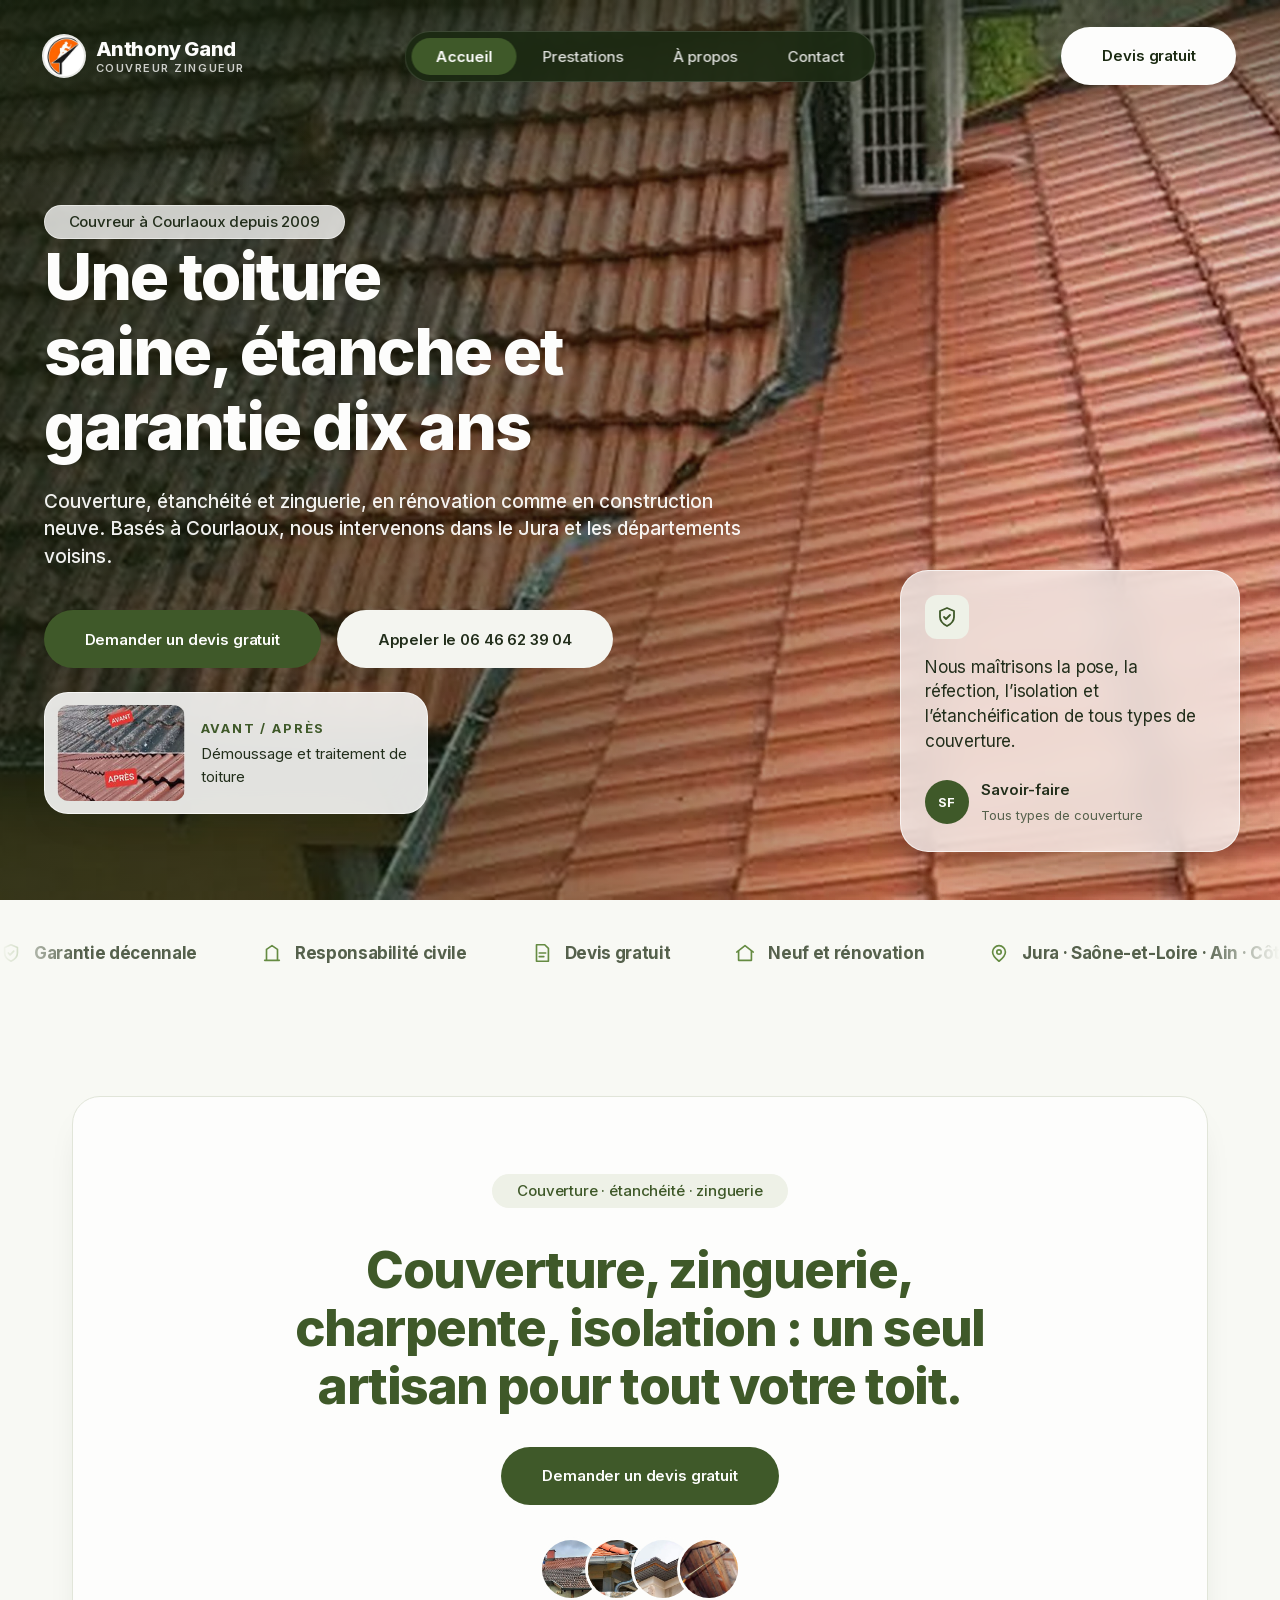
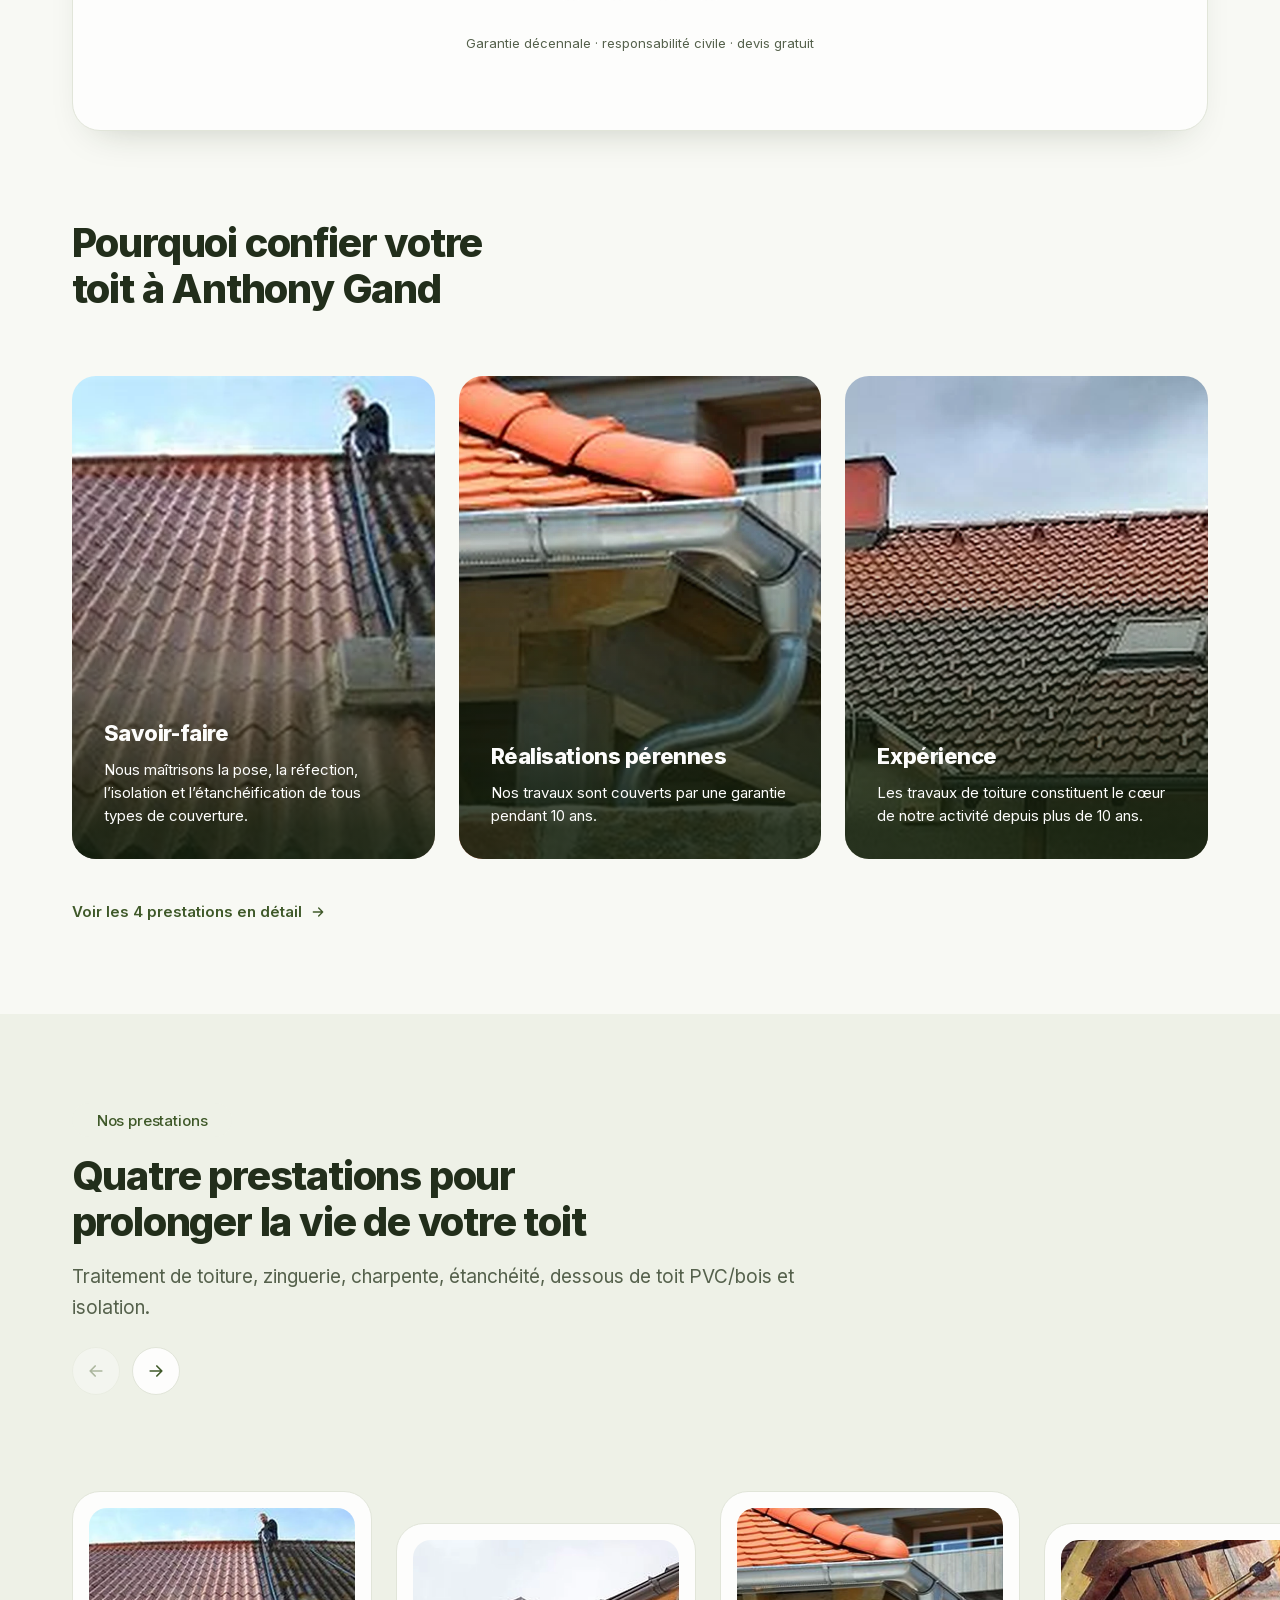
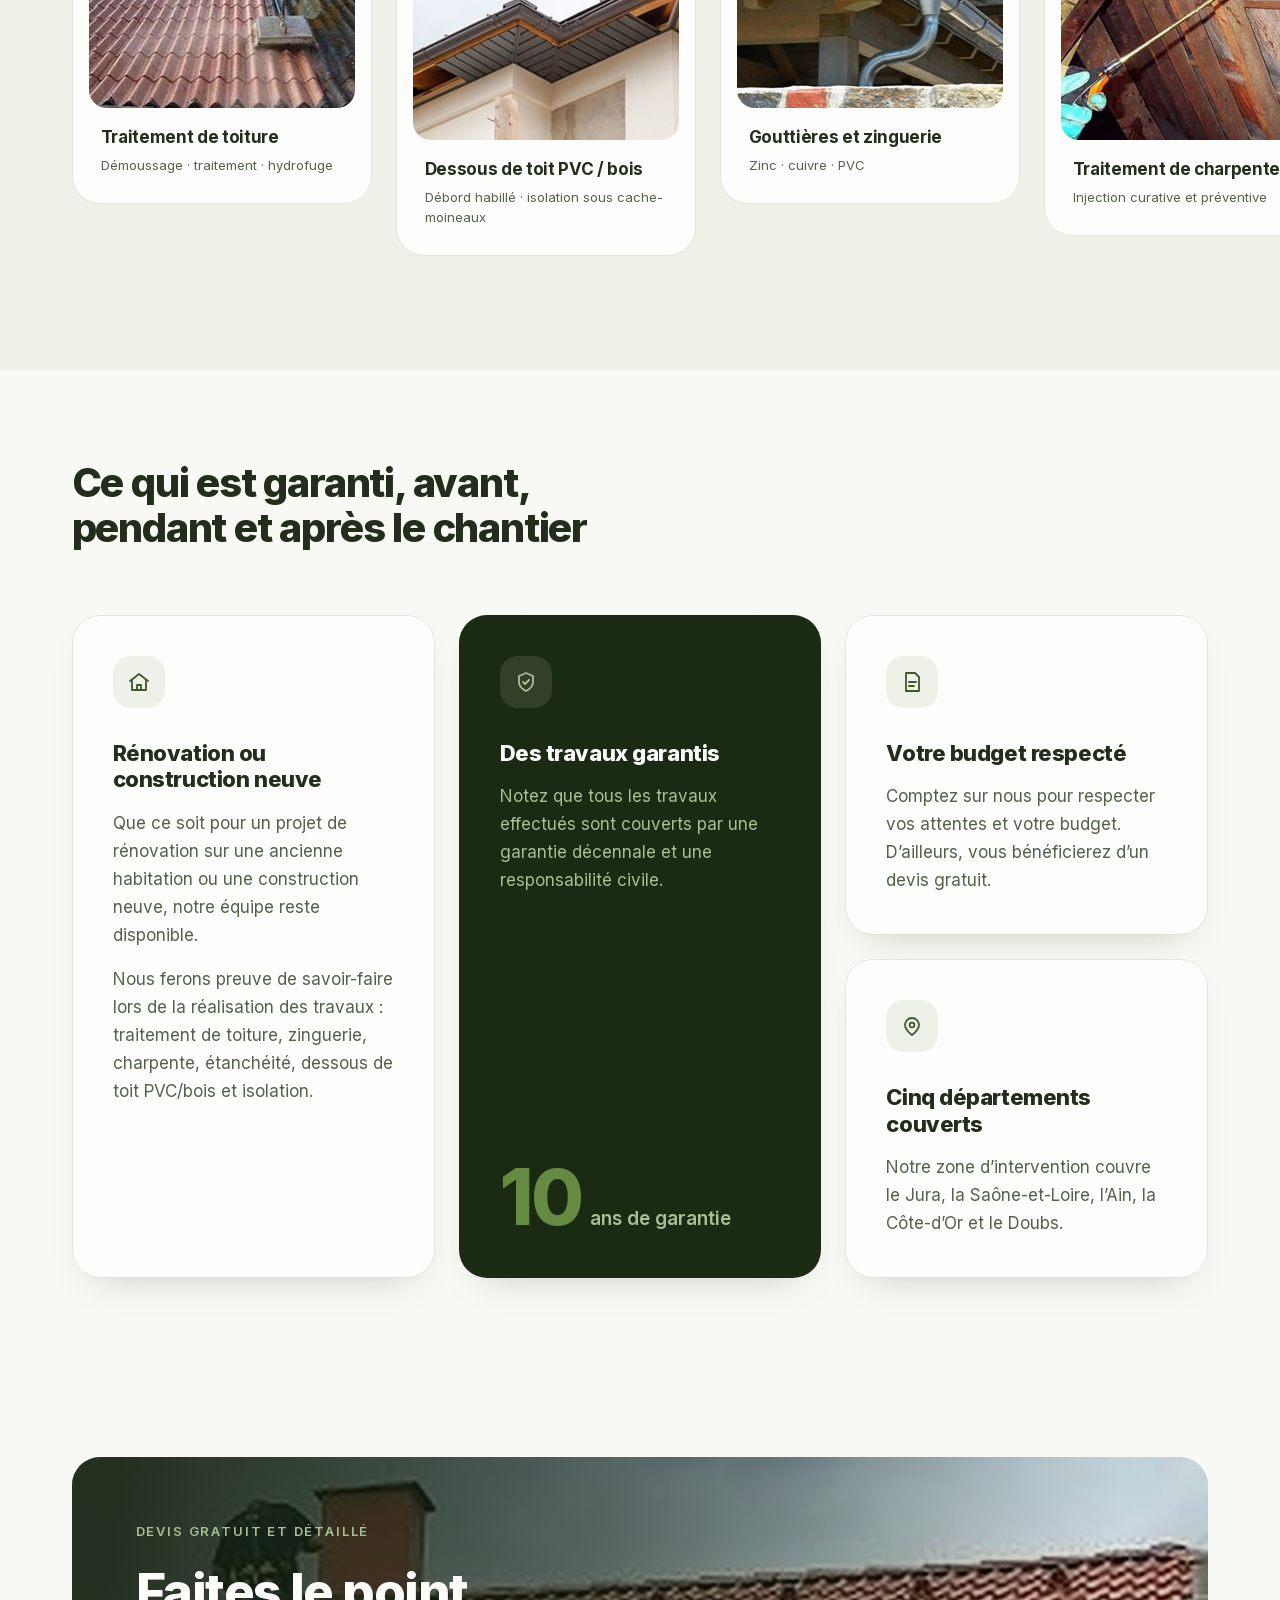
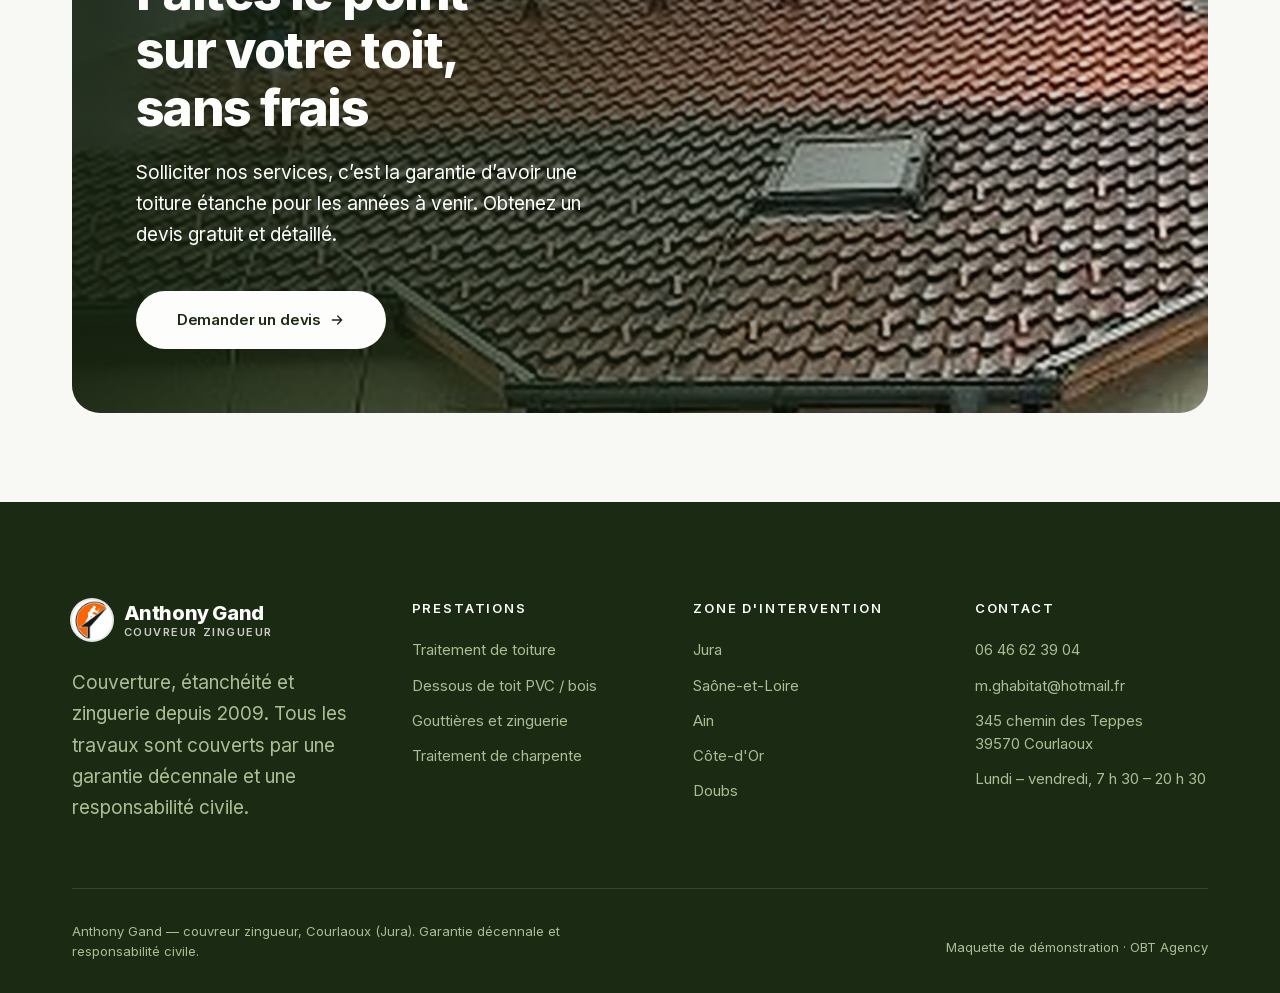
==== index.html @ 1050e937 "Maquette Anthony Gand — couvreur zingueur" ====
<!doctype html>
<html lang="fr">
<head>
<meta charset="utf-8">
<meta name="viewport" content="width=device-width, initial-scale=1">
<title>Anthony Gand — couvreur zingueur à Courlaoux (Jura) | toiture garantie 10 ans</title>
<meta name="description" content="Couverture, zinguerie, étanchéité, traitement de toiture et de charpente, dessous de toit PVC ou bois. Courlaoux (39), depuis 2009. Devis gratuit, garantie décennale.">
<meta property="og:type" content="website">
<meta property="og:title" content="Anthony Gand — couvreur zingueur à Courlaoux (Jura) | toiture garantie 10 ans">
<meta property="og:description" content="Couverture, zinguerie, étanchéité, traitement de toiture et de charpente, dessous de toit PVC ou bois. Courlaoux (39), depuis 2009. Devis gratuit, garantie décennale.">
<meta property="og:image" content="assets/img/hero-couvreur-demoussage.webp">
<meta property="og:locale" content="fr_FR">
<link rel="icon" href="assets/logo/favicon.png" type="image/png">
<link rel="stylesheet" href="css/tokens.css">
<link rel="stylesheet" href="css/base.css">
<link rel="stylesheet" href="css/layout.css">
<link rel="stylesheet" href="css/components.css">
<link rel="stylesheet" href="css/pages.css">
<link rel="stylesheet" href="css/apparitions.css">
<link rel="stylesheet" href="css/toiture.css">
<script>
(function () {
  var r = document.documentElement;
  if (window.matchMedia('(prefers-reduced-motion: reduce)').matches) return;
  r.dataset.anim = 'oui';
  addEventListener('load', function () {
    setTimeout(function () {
      if (!r.dataset.animPrete) r.removeAttribute('data-anim');
    }, 1000);
  });
})();
</script>
</head>
<body>
<a class="evitement" href="#principal">Aller au contenu</a>

<header class="entete" id="entete" data-fond="sombre">
  <div class="entete__interieur">
    <a class="marque" href="index.html" aria-label="Anthony Gand, couvreur zingueur, accueil">
      <img class="marque__signe marque__logo" src="assets/logo/logo-rond.png" width="400" height="400" alt="">
      <span class="marque__nom">Anthony Gand<span class="marque__metier">Couvreur zingueur</span></span>
    </a>

    <nav class="nav" id="menu" aria-label="Navigation principale">
      <a class="nav__lien" href="index.html" aria-current="page">Accueil</a>
      <a class="nav__lien" href="services.html">Prestations</a>
      <a class="nav__lien" href="apropos.html">À propos</a>
      <a class="nav__lien" href="contact.html">Contact</a>
      <div class="nav__action"><a class="bouton bouton--plein bouton--large" href="contact.html">Devis gratuit</a></div>
    </nav>

    <div class="entete__action">
      <a class="bouton bouton--entete" href="contact.html">Devis gratuit</a>
    </div>

    <button class="burger" type="button" aria-expanded="false" aria-controls="menu" aria-label="Ouvrir le menu">
      <span class="burger__trait"></span><span class="burger__trait"></span><span class="burger__trait"></span>
    </button>
  </div>
</header>

<main id="principal">

<section class="hero">
  <img class="hero__image" src="assets/img/hero-couvreur-demoussage.webp"
       width="1896" height="1228" fetchpriority="high" alt="">
  <div class="hero__fond" aria-hidden="true"></div>

  <div class="contenu">
    <div class="hero__contenu">
      <p class="badge badge--verre hero__badge">Couvreur à Courlaoux depuis 2009</p>
      <h1 class="hero__titre">Une toiture saine, étanche et garantie dix ans</h1>
      <p class="hero__texte">
        Couverture, étanchéité et zinguerie, en rénovation comme en construction neuve.
        Basés à Courlaoux, nous intervenons dans le Jura et les départements voisins.
      </p>
      <div class="hero__actions">
        <a class="bouton bouton--plein" href="contact.html">Demander un devis gratuit</a>
        <a class="bouton bouton--creme" href="tel:+33646623904">Appeler le 06 46 62 39 04</a>
      </div>

      <figure class="hero__apercu">
        <img class="visuel-photo hero__apercu-photo" src="assets/img/demoussage-avant-apres.webp"
             width="800" height="800" loading="lazy"
             alt="La même toiture en tuiles avant démoussage, noircie par la mousse, puis après traitement, redevenue rouge.">
        <figcaption class="hero__apercu-legende">
          <span class="hero__apercu-lieu">Avant / après</span>
          <span class="hero__apercu-detail">Démoussage et traitement de toiture</span>
        </figcaption>
      </figure>
    </div>

    <div class="hero__temoignage" id="hero-temoignage">
      <div class="hero__engagement-signe" aria-hidden="true">
        <svg viewBox="0 0 24 24" fill="none" stroke="currentColor" stroke-width="1.8" stroke-linecap="round" stroke-linejoin="round"><path d="M12 3l7 3v6c0 4-3 7-7 9-4-2-7-5-7-9V6z"/><path d="M9 12l2 2 4-4"/></svg>
      </div>
            <div class="hero__piste">
        <figure class="hero__avis-item" data-etat="actif">
          <blockquote class="hero__citation">Nos travaux sont couverts par une garantie pendant 10 ans.</blockquote>
          <figcaption class="hero__auteur">
            <span class="pastille" aria-hidden="true">10</span>
            <span><span class="hero__auteur-nom">Réalisations pérennes</span><br>
              <span class="hero__auteur-lieu">Garantie décennale et responsabilité civile</span></span>
          </figcaption>
        </figure>
        <figure class="hero__avis-item" data-etat="attente">
          <blockquote class="hero__citation">Nous maîtrisons la pose, la réfection, l’isolation et l’étanchéification de tous types de couverture.</blockquote>
          <figcaption class="hero__auteur">
            <span class="pastille" aria-hidden="true">SF</span>
            <span><span class="hero__auteur-nom">Savoir-faire</span><br>
              <span class="hero__auteur-lieu">Tous types de couverture</span></span>
          </figcaption>
        </figure>
        <figure class="hero__avis-item" data-etat="attente">
          <blockquote class="hero__citation">Comptez sur nous pour respecter vos attentes et votre budget. D’ailleurs, vous bénéficierez d’un devis gratuit.</blockquote>
          <figcaption class="hero__auteur">
            <span class="pastille" aria-hidden="true">€</span>
            <span><span class="hero__auteur-nom">Devis gratuit</span><br>
              <span class="hero__auteur-lieu">Détaillé, sans engagement</span></span>
          </figcaption>
        </figure>
      </div>
    </div>
  </div>
</section>

<section class="section section--creme section--bande">
  <div class="bandeau bandeau--hero" role="group" aria-label="Garanties et zone d'intervention">
    <div class="bandeau__piste">
      <div class="bandeau__groupe">
        <span class="label"><svg viewBox="0 0 24 24" fill="none" stroke="currentColor" stroke-width="1.8" stroke-linecap="round" stroke-linejoin="round" aria-hidden="true"><path d="M12 3l7 3v6c0 4-3 7-7 9-4-2-7-5-7-9V6z"/><path d="M9 12l2 2 4-4"/></svg>Garantie décennale</span>
        <span class="label"><svg viewBox="0 0 24 24" fill="none" stroke="currentColor" stroke-width="1.8" stroke-linecap="round" stroke-linejoin="round" aria-hidden="true"><path d="M4 20h16M6 20V8M18 20V8M6 8l6-4 6 4"/></svg>Responsabilité civile</span>
        <span class="label"><svg viewBox="0 0 24 24" fill="none" stroke="currentColor" stroke-width="1.8" stroke-linecap="round" stroke-linejoin="round" aria-hidden="true"><path d="M6 3h9l4 4v14H6z"/><path d="M9 12h7M9 16h5"/></svg>Devis gratuit</span>
        <span class="label"><svg viewBox="0 0 24 24" fill="none" stroke="currentColor" stroke-width="1.8" stroke-linecap="round" stroke-linejoin="round" aria-hidden="true"><path d="M3 11l9-7 9 7"/><path d="M5 10v10h14V10"/></svg>Neuf et rénovation</span>
        <span class="label"><svg viewBox="0 0 24 24" fill="none" stroke="currentColor" stroke-width="1.8" stroke-linecap="round" stroke-linejoin="round" aria-hidden="true"><path d="M12 21c-4-3-7-6-7-10a7 7 0 0114 0c0 4-3 7-7 10z"/><circle cx="12" cy="11" r="2.4"/></svg>Jura · Saône-et-Loire · Ain · Côte-d'Or · Doubs</span>
      </div>
      <div class="bandeau__groupe" aria-hidden="true">
        <span class="label"><svg viewBox="0 0 24 24" fill="none" stroke="currentColor" stroke-width="1.8" stroke-linecap="round" stroke-linejoin="round" aria-hidden="true"><path d="M12 3l7 3v6c0 4-3 7-7 9-4-2-7-5-7-9V6z"/><path d="M9 12l2 2 4-4"/></svg>Garantie décennale</span>
        <span class="label"><svg viewBox="0 0 24 24" fill="none" stroke="currentColor" stroke-width="1.8" stroke-linecap="round" stroke-linejoin="round" aria-hidden="true"><path d="M4 20h16M6 20V8M18 20V8M6 8l6-4 6 4"/></svg>Responsabilité civile</span>
        <span class="label"><svg viewBox="0 0 24 24" fill="none" stroke="currentColor" stroke-width="1.8" stroke-linecap="round" stroke-linejoin="round" aria-hidden="true"><path d="M6 3h9l4 4v14H6z"/><path d="M9 12h7M9 16h5"/></svg>Devis gratuit</span>
        <span class="label"><svg viewBox="0 0 24 24" fill="none" stroke="currentColor" stroke-width="1.8" stroke-linecap="round" stroke-linejoin="round" aria-hidden="true"><path d="M3 11l9-7 9 7"/><path d="M5 10v10h14V10"/></svg>Neuf et rénovation</span>
        <span class="label"><svg viewBox="0 0 24 24" fill="none" stroke="currentColor" stroke-width="1.8" stroke-linecap="round" stroke-linejoin="round" aria-hidden="true"><path d="M12 21c-4-3-7-6-7-10a7 7 0 0114 0c0 4-3 7-7 10z"/><circle cx="12" cy="11" r="2.4"/></svg>Jura · Saône-et-Loire · Ain · Côte-d'Or · Doubs</span>
      </div>
    </div>
  </div>
</section>

<section class="section section--creme">
  <div class="contenu">
    <div class="confiance">
      <p class="badge badge--accent">Couverture · étanchéité · zinguerie</p>
      <h2 class="confiance__titre">Couverture, zinguerie, charpente, isolation : un seul artisan pour tout votre toit.</h2>
      <a class="bouton bouton--plein" href="contact.html">Demander un devis gratuit</a>
      <div class="avatars" aria-hidden="true">
        <img class="visuel-photo visuel--rond" src="assets/img/couvreur-sur-toit.webp" width="1200" height="800" loading="lazy" alt="">
        <img class="visuel-photo visuel--rond" src="assets/img/gouttieres-zinguerie.webp" width="1200" height="800" loading="lazy" alt="">
        <img class="visuel-photo visuel--rond" src="assets/img/dessous-de-toit.webp" width="1200" height="796" loading="lazy" alt="">
        <img class="visuel-photo visuel--rond" src="assets/img/traitement-charpente.webp" width="1200" height="960" loading="lazy" alt="">
      </div>
      <p class="confiance__mention">Garantie décennale · responsabilité civile · devis gratuit</p>
    </div>
  </div>
</section>

<section class="section section--creme section--haut-nul">
  <div class="contenu">
    <div class="section-entete section-entete--large">
      <h2 class="section-titre">Pourquoi confier votre toit à Anthony Gand</h2>
    </div>

    <div class="grille grille--3 grille--empile">
      <article class="carte-photo">
        <img class="visuel-photo visuel--pleine" src="assets/img/toiture-traitement.webp"
             width="1200" height="588" loading="lazy"
             alt="Couvreur sur une toiture en tuiles pendant un démoussage : une moitié du toit est déjà nettoyée.">
        <div>
          <h3 class="carte-photo__titre">Savoir-faire</h3>
          <p class="carte-photo__texte">Nous maîtrisons la pose, la réfection, l’isolation et l’étanchéification de tous types de couverture.</p>
        </div>
      </article>

      <article class="carte-photo">
        <img class="visuel-photo visuel--pleine" src="assets/img/gouttieres-zinguerie.webp"
             width="1200" height="800" loading="lazy"
             alt="Gouttière et descente en zinc posées sous un débord de toit en tuiles.">
        <div>
          <h3 class="carte-photo__titre">Réalisations pérennes</h3>
          <p class="carte-photo__texte">Nos travaux sont couverts par une garantie pendant 10 ans.</p>
        </div>
      </article>

      <article class="carte-photo">
        <img class="visuel-photo visuel--pleine" src="assets/img/couvreur-sur-toit.webp"
             width="1200" height="800" loading="lazy"
             alt="Couvreur encordé sur un toit en tuiles, nettoyage de la couverture au jet.">
        <div>
          <h3 class="carte-photo__titre">Expérience</h3>
          <p class="carte-photo__texte">Les travaux de toiture constituent le cœur de notre activité depuis plus de 10 ans.</p>
        </div>
      </article>
    </div>

    <p class="section-suite"><a class="lien-fleche" href="services.html">Voir les 4 prestations en détail
      <svg viewBox="0 0 24 24" fill="none" stroke="currentColor" stroke-width="2" stroke-linecap="round" stroke-linejoin="round" width="16" height="16" aria-hidden="true"><path d="M5 12h14M13 6l6 6-6 6"/></svg></a></p>
  </div>
</section>

<section class="section section--creme-2">
  <div class="contenu">
    <div class="section-entete">
      <p class="badge badge--accent">Nos prestations</p>
      <h2 class="section-titre">Quatre prestations pour prolonger la vie de votre toit</h2>
      <p class="section-chapo">Traitement de toiture, zinguerie, charpente, étanchéité, dessous de toit PVC/bois et isolation.</p>
      <div class="rail__commandes">
        <button class="rail__fleche" type="button" data-rail="prec" aria-controls="rail" aria-label="Prestation précédente">
          <svg viewBox="0 0 24 24" fill="none" stroke="currentColor" stroke-width="2" stroke-linecap="round" stroke-linejoin="round" width="20" height="20" aria-hidden="true"><path d="M19 12H5M11 18l-6-6 6-6"/></svg>
        </button>
        <button class="rail__fleche" type="button" data-rail="suiv" aria-controls="rail" aria-label="Prestation suivante">
          <svg viewBox="0 0 24 24" fill="none" stroke="currentColor" stroke-width="2" stroke-linecap="round" stroke-linejoin="round" width="20" height="20" aria-hidden="true"><path d="M5 12h14M13 6l6 6-6 6"/></svg>
        </button>
      </div>
    </div>
  </div>

  <div class="rail" id="rail" tabindex="0" role="region" aria-label="Nos prestations, défilement horizontal">
    <article class="rail__element">
      <a class="carte carte--nu" href="services.html#traitement-toiture">
        <img class="visuel-photo visuel--4x3" src="assets/img/toiture-traitement.webp" width="1200" height="588" loading="lazy"
             alt="Toiture en tuiles à moitié démoussée : la partie traitée a retrouvé sa couleur.">
        <div class="rail__legende">
          <h3 class="rail__titre">Traitement de toiture</h3>
          <p class="rail__meta">Démoussage · traitement · hydrofuge</p>
        </div>
      </a>
    </article>
    <article class="rail__element">
      <a class="carte carte--nu" href="services.html#dessous-de-toit">
        <img class="visuel-photo visuel--4x3" src="assets/img/dessous-de-toit.webp" width="1200" height="796" loading="lazy"
             alt="Dessous de toit habillé sous le débord d'une maison neuve.">
        <div class="rail__legende">
          <h3 class="rail__titre">Dessous de toit PVC / bois</h3>
          <p class="rail__meta">Débord habillé · isolation sous cache-moineaux</p>
        </div>
      </a>
    </article>
    <article class="rail__element">
      <a class="carte carte--nu" href="services.html#gouttieres">
        <img class="visuel-photo visuel--4x3" src="assets/img/gouttieres-zinguerie.webp" width="1200" height="800" loading="lazy"
             alt="Gouttière et descente en zinc sous une rive de toit en tuiles.">
        <div class="rail__legende">
          <h3 class="rail__titre">Gouttières et zinguerie</h3>
          <p class="rail__meta">Zinc · cuivre · PVC</p>
        </div>
      </a>
    </article>
    <article class="rail__element">
      <a class="carte carte--nu" href="services.html#charpente">
        <img class="visuel-photo visuel--4x3" src="assets/img/traitement-charpente.webp" width="1200" height="960" loading="lazy"
             alt="Traitement d'une charpente en bois par pulvérisation.">
        <div class="rail__legende">
          <h3 class="rail__titre">Traitement de charpente</h3>
          <p class="rail__meta">Injection curative et préventive</p>
        </div>
      </a>
    </article>
  </div>
</section>

<section class="section section--creme">
  <div class="contenu">
    <div class="section-entete section-entete--large">
      <h2 class="section-titre">Ce qui est garanti, avant, pendant et après le chantier</h2>
    </div>

    <div class="bento">
      <article class="carte bento__haute">
        <div class="icone-cadre">
          <svg viewBox="0 0 24 24" fill="none" stroke="currentColor" stroke-width="1.8" stroke-linecap="round" stroke-linejoin="round" aria-hidden="true"><path d="M3 11l9-7 9 7"/><path d="M5 10v10h14V10"/><path d="M10 20v-5h4v5"/></svg>
        </div>
        <h3 class="carte__titre">Rénovation ou construction neuve</h3>
        <p class="carte__texte">
          Que ce soit pour un projet de rénovation sur une ancienne habitation ou une
          construction neuve, notre équipe reste disponible.
        </p>
        <p class="carte__texte">
          Nous ferons preuve de savoir-faire lors de la réalisation des travaux : traitement
          de toiture, zinguerie, charpente, étanchéité, dessous de toit PVC/bois et isolation.
        </p>
      </article>

      <article class="carte carte--sombre bento__haute">
        <div class="icone-cadre">
          <svg viewBox="0 0 24 24" fill="none" stroke="currentColor" stroke-width="1.8" stroke-linecap="round" stroke-linejoin="round" aria-hidden="true"><path d="M12 3l7 3v6c0 4-3 7-7 9-4-2-7-5-7-9V6z"/><path d="M9 12l2 2 4-4"/></svg>
        </div>
        <h3 class="carte__titre">Des travaux garantis</h3>
        <p class="carte__texte">
          Notez que tous les travaux effectués sont couverts par une garantie décennale et
          une responsabilité civile.
        </p>
        <p class="bento__chiffre">10<span>ans de garantie</span></p>
      </article>

      <article class="carte">
        <div class="icone-cadre">
          <svg viewBox="0 0 24 24" fill="none" stroke="currentColor" stroke-width="1.8" stroke-linecap="round" stroke-linejoin="round" aria-hidden="true"><path d="M6 3h9l4 4v14H6z"/><path d="M9 12h7M9 16h5"/></svg>
        </div>
        <h3 class="carte__titre">Votre budget respecté</h3>
        <p class="carte__texte">
          Comptez sur nous pour respecter vos attentes et votre budget. D’ailleurs, vous
          bénéficierez d’un devis gratuit.
        </p>
      </article>

      <article class="carte">
        <div class="icone-cadre">
          <svg viewBox="0 0 24 24" fill="none" stroke="currentColor" stroke-width="1.8" stroke-linecap="round" stroke-linejoin="round" aria-hidden="true"><path d="M12 21c-4-3-7-6-7-10a7 7 0 0114 0c0 4-3 7-7 10z"/><circle cx="12" cy="11" r="2.4"/></svg>
        </div>
        <h3 class="carte__titre">Cinq départements couverts</h3>
        <p class="carte__texte">
          Notre zone d’intervention couvre le Jura, la Saône-et-Loire, l’Ain, la Côte-d’Or
          et le Doubs.
        </p>
      </article>
    </div>
  </div>
</section>

<section class="section section--creme">
  <div class="contenu">
    <div class="appel">
      <img class="visuel-photo visuel--pleine" src="assets/img/couvreur-sur-toit.webp"
             width="1200" height="800" loading="lazy"
             alt="Couvreur sur une toiture en tuiles pendant l'entretien de la couverture.">
      <div class="appel__contenu">
        <p class="surtitre">Devis gratuit et détaillé</p>
        <h2 class="appel__titre">Faites le point sur votre toit, sans frais</h2>
        <p class="appel__texte">
          Solliciter nos services, c’est la garantie d’avoir une toiture étanche pour les
          années à venir. Obtenez un devis gratuit et détaillé.
        </p>
        <div class="appel__action">
          <a class="bouton bouton--clair" href="contact.html">Demander un devis
            <svg class="bouton__fleche" viewBox="0 0 24 24" fill="none" stroke="currentColor" stroke-width="2" stroke-linecap="round" stroke-linejoin="round" aria-hidden="true"><path d="M5 12h14M13 6l6 6-6 6"/></svg>
          </a>
        </div>
      </div>
    </div>
  </div>
</section>

</main>

<footer class="pied">
  <div class="contenu">
    <div class="pied__haut">
      <div>
        <a class="marque" href="index.html" aria-label="Anthony Gand, couvreur zingueur, accueil">
      <img class="marque__signe marque__logo" src="assets/logo/logo-rond.png" width="400" height="400" alt="">
      <span class="marque__nom">Anthony Gand<span class="marque__metier">Couvreur zingueur</span></span>
    </a>
        <p class="pied__accroche">Couverture, étanchéité et zinguerie depuis 2009. Tous les travaux sont couverts par une garantie décennale et une responsabilité civile.</p>
      </div>

      <div>
        <p class="pied__titre">Prestations</p>
        <ul class="pied__liste">
          <li><a href="services.html#traitement-toiture">Traitement de toiture</a></li>
          <li><a href="services.html#dessous-de-toit">Dessous de toit PVC / bois</a></li>
          <li><a href="services.html#gouttieres">Gouttières et zinguerie</a></li>
          <li><a href="services.html#charpente">Traitement de charpente</a></li>
        </ul>
      </div>

      <div>
        <p class="pied__titre">Zone d'intervention</p>
        <ul class="pied__liste">
          <li>Jura</li>
          <li>Saône-et-Loire</li>
          <li>Ain</li>
          <li>Côte-d'Or</li>
          <li>Doubs</li>
        </ul>
      </div>

      <div>
        <p class="pied__titre">Contact</p>
        <ul class="pied__liste">
          <li><a href="tel:+33646623904">06 46 62 39 04</a></li>
          <li><a href="mailto:m.ghabitat@hotmail.fr">m.ghabitat@hotmail.fr</a></li>
          <li>345 chemin des Teppes<br>39570 Courlaoux</li>
          <li>Lundi – vendredi, 7 h 30 – 20 h 30</li>
        </ul>
      </div>
    </div>

    <div class="pied__bas">
      <p>Anthony Gand — couvreur zingueur, Courlaoux (Jura). Garantie décennale et responsabilité civile.</p>
      <p>Maquette de démonstration · OBT Agency</p>
    </div>
  </div>
</footer>

<script src="js/apparitions.js"></script>
<script src="js/main.js"></script>
</body>
</html>
---- css/tokens.css ----
@font-face {
  font-family: 'Inter';
  font-style: normal;
  font-weight: 400 800;
  font-display: swap;
  src: url('../assets/fonts/inter-latin.woff2') format('woff2');
  unicode-range: U+0000-00FF, U+0131, U+0152-0153, U+02BB-02BC, U+02C6, U+02DA,
    U+02DC, U+0304, U+0308, U+0329, U+2000-206F, U+20AC, U+2122, U+2191, U+2193,
    U+2212, U+2215, U+FEFF, U+FFFD;
}
@font-face {
  font-family: 'Inter';
  font-style: normal;
  font-weight: 400 800;
  font-display: swap;
  src: url('../assets/fonts/inter-latin-ext.woff2') format('woff2');
  unicode-range: U+0100-02BA, U+02BD-02C5, U+02C7-02CC, U+02CE-02D7, U+02DD-02FF,
    U+0304, U+0308, U+0329, U+1D00-1DBF, U+1E00-1E9F, U+1EF2-1EFF, U+2020,
    U+20A0-20AB, U+20AD-20C0, U+2113, U+2C60-2C7F, U+A720-A7FF;
}

:root {
    --c-vert: #3F5929;            --c-vert-sombre: #1B2A12;     --c-vert-accent: #658B42;     --c-creme: #F8F9F4;           --c-creme-2: #EEF1E7;         --c-creme-3: #F4F5F0;         --c-blanc: #FDFDFC;           --c-encre: #222E1B;           --c-encre-douce: #55614C;     --c-encre-claire: #A9BE94;    --c-trait: #E1E5D9;           --c-trait-sombre: #34472A;  
    --v-verre: rgba(253, 253, 252, .62);
  --v-verre-bord: rgba(253, 253, 252, .72);
  --v-verre-sombre: rgba(27, 42, 18, .55);
  --v-photo: linear-gradient(100deg, rgba(20, 32, 13, .78) 0%, rgba(20, 32, 13, .55) 42%, rgba(20, 32, 13, .12) 78%);
    --v-entete: linear-gradient(to bottom, rgba(20, 32, 13, .55) 0%, rgba(20, 32, 13, .28) 45%, transparent 100%);
    --v-photo-bas: linear-gradient(to top, rgba(20, 32, 13, .88) 0%, rgba(20, 32, 13, .72) 30%, rgba(20, 32, 13, .34) 58%, transparent 84%);
    --v-appel-mobile: linear-gradient(to top, rgba(20, 32, 13, .92) 0%, rgba(20, 32, 13, .82) 50%, rgba(20, 32, 13, .66) 100%);
  --v-carte-mobile: linear-gradient(to top, rgba(20, 32, 13, .92) 10%, rgba(20, 32, 13, .66) 52%, rgba(20, 32, 13, .2) 86%);

    --f-titre: 'Inter', -apple-system, BlinkMacSystemFont, 'Segoe UI', Helvetica, Arial, sans-serif;

  --fs-xs: 13px;
  --fs-sm: 15px;
  --fs-base: 16px;
  --fs-md: 17px;
  --fs-lg: 19px;
  --fs-xl: 22px;
  --fs-2xl: clamp(22px, 2.1vw, 26px);
  --fs-3xl: clamp(26px, 2.6vw, 32px);
  --fs-4xl: clamp(30px, 3.2vw, 40px);
  --fs-5xl: clamp(34px, 4vw, 52px);
  --fs-6xl: clamp(38px, 5.13vw, 74px); 
  --fw-normal: 400;
  --fw-moyen: 500;
  --fw-demi: 600;
  --fw-gras: 700;
  --fw-noir: 800;

  --ls-titre: -.03em;     --ls-sous-titre: -.02em;
  --ls-capitales: .14em;

  --lh-titre: 1.14;       --lh-serre: 1.2;
  --lh-texte: 1.55;
  --lh-large: 1.65;

    --sp-1: 4px;
  --sp-2: 8px;
  --sp-3: 12px;
  --sp-4: 16px;
  --sp-5: 20px;
  --sp-6: 24px;
  --sp-8: 32px;
  --sp-10: 40px;
  --sp-12: 48px;
  --sp-16: 64px;
  --sp-20: 80px;
  --sp-24: 96px;
  --sp-30: 120px;
  --sp-40: 160px;

    --sp-section: clamp(64px, 7vw, 120px);
  --sp-section-courte: clamp(48px, 5vw, 80px);

    --l-contenu: 1280px;        --l-etroit: 900px;
  --l-texte: 62ch;            --l-gouttiere: clamp(20px, 5.6vw, 80px);
  --l-bande: clamp(20px, 3.4vw, 48px);     --l-header: 112px;
  --l-collant: 104px;      
    --r-sm: 8px;
  --r-md: 12px;
  --r-lg: 18px;
  --r-xl: 24px;
  --r-2xl: 28px;
  --r-pill: 999px;

    --sh-carte: 0 18px 40px -24px rgba(27, 42, 18, .28);
  --sh-flottant: 0 30px 70px -30px rgba(27, 42, 18, .45);

    --tr-rapide: 140ms cubic-bezier(.2, .6, .3, 1);
  --tr-normal: 260ms cubic-bezier(.2, .6, .3, 1);
  --tr-lent: 700ms cubic-bezier(.16, .84, .28, 1);
}
---- css/base.css ----
*,
*::before,
*::after { box-sizing: border-box; }

html {
  -webkit-text-size-adjust: 100%;
  scroll-behavior: smooth;
}

body {
  margin: 0;
  font-family: var(--f-titre);
  font-size: var(--fs-base);
  line-height: var(--lh-texte);
  font-weight: var(--fw-normal);
  color: var(--c-encre);
  background: var(--c-creme);
  -webkit-font-smoothing: antialiased;
  -moz-osx-font-smoothing: grayscale;
  overflow-x: hidden;
}

h1, h2, h3, h4 {
  margin: 0;
  font-weight: var(--fw-noir);
  line-height: var(--lh-titre);
  letter-spacing: var(--ls-titre);
  text-wrap: balance;
}

h1 { font-size: var(--fs-6xl); }
h2 { font-size: var(--fs-4xl); }
h3 { font-size: var(--fs-xl); letter-spacing: var(--ls-sous-titre); }
h4 { font-size: var(--fs-md); letter-spacing: var(--ls-sous-titre); }

p { margin: 0; }
p + p { margin-top: var(--sp-4); }

figure, blockquote, dl, dd { margin: 0; }

ul, ol { margin: 0; padding: 0; }
li { list-style: none; }

a {
  color: inherit;
  text-decoration: none;
}

img, svg, video {
  display: block;
  max-width: 100%;
}

button, input, select, textarea {
  font: inherit;
  color: inherit;
}

button { cursor: pointer; }

strong { font-weight: var(--fw-demi); }

:focus-visible {
  outline: 3px solid var(--c-vert-accent);
  outline-offset: 3px;
  border-radius: var(--r-sm);
}
.sur-sombre :focus-visible,
.section--sombre :focus-visible {
  outline-color: var(--c-blanc);
}

.evitement {
  position: absolute;
  top: var(--sp-3);
  left: var(--sp-3);
  z-index: 100;
  padding: var(--sp-3) var(--sp-5);
  background: var(--c-vert);
  color: var(--c-blanc);
  font-size: var(--fs-sm);
  font-weight: var(--fw-demi);
  border-radius: var(--r-pill);
  transform: translateY(-200%);
  transition: transform var(--tr-rapide);
}
.evitement:focus-visible { transform: translateY(0); }

.visuellement-cache {
  position: absolute;
  width: 1px;
  height: 1px;
  margin: -1px;
  padding: 0;
  overflow: hidden;
  clip-path: inset(50%);
  white-space: nowrap;
  border: 0;
}

@media (prefers-reduced-motion: reduce) {
  html { scroll-behavior: auto; }
  *,
  *::before,
  *::after {
    animation-duration: .01ms !important;
    animation-iteration-count: 1 !important;
    transition-duration: .01ms !important;
  }
}
---- css/layout.css ----
.contenu {
  width: 100%;
  max-width: var(--l-contenu);
  margin-inline: auto;
  padding-inline: var(--l-gouttiere);
}
.contenu--etroit { max-width: calc(var(--l-etroit) + 2 * var(--l-gouttiere)); }

.section { padding-block: var(--sp-section); }
.section--courte { padding-block: var(--sp-section-courte); }
.section--haut-nul { padding-block-start: 0; }
.section--bas-nul { padding-block-end: 0; }

.section--creme { background: var(--c-creme); }
.section--creme-2 { background: var(--c-creme-2); }
.section--sombre {
  background: var(--c-vert-sombre);
  color: var(--c-blanc);
}
.section--sombre .section-titre { color: var(--c-blanc); }
.section--sombre .section-chapo { color: var(--c-encre-claire); }

.section-entete {
  display: flex;
  flex-direction: column;
  align-items: flex-start;
  gap: var(--sp-4);
  margin-block-end: var(--sp-16);
}
.section-entete--centre {
  align-items: center;
  text-align: center;
}
.section-entete--large {
  display: grid;
  grid-template-columns: minmax(0, 1fr) minmax(0, .78fr);
  gap: var(--sp-12);
  align-items: start;
}
.section-titre {
  font-size: var(--fs-4xl);
  color: var(--c-encre);
  max-width: 20ch;
}
.section-entete--centre .section-titre { max-width: 24ch; }
.section-chapo {
  font-size: var(--fs-lg);
  line-height: var(--lh-large);
  color: var(--c-encre-douce);
  max-width: var(--l-texte);
}

.grille { display: grid; gap: var(--sp-6); }
.grille--2 { grid-template-columns: repeat(2, minmax(0, 1fr)); }
.grille--3 { grid-template-columns: repeat(3, minmax(0, 1fr)); }
.grille--4 { grid-template-columns: repeat(4, minmax(0, 1fr)); }
.grille--large { gap: var(--sp-8); }

.entete {
  position: fixed;
  inset-block-start: 0;
  inset-inline: 0;
  z-index: 50;
  height: var(--l-header);
  display: flex;
  align-items: center;
  background: transparent;
  transition: transform var(--tr-normal);
}
.entete[data-cache='true'] { transform: translateY(-102%); }

.entete__interieur {
  position: relative;
  display: flex;
  align-items: center;
  justify-content: space-between;
  gap: var(--sp-6);
  width: 100%;
  padding-inline: var(--l-bande);
}

.marque {
  display: inline-flex;
  align-items: center;
  gap: var(--sp-3);
  flex-shrink: 0;
    min-height: 44px;
  color: var(--c-encre);
}
.entete[data-fond='sombre'] .marque { color: var(--c-blanc); }
.entete[data-fond='sombre'] .burger {
  background: var(--c-blanc);
  border-color: rgba(27, 42, 18, .12);
}
.entete[data-fond='sombre'] .burger__trait { background: var(--c-vert); }
.marque__signe { width: 26px; height: 26px; flex-shrink: 0; }
.marque__nom {
  font-size: 20px;                 font-weight: var(--fw-noir);
  letter-spacing: -.02em;
  line-height: 1;
}

.nav {
  position: absolute;
  inset-inline-start: 50%;
  translate: -50% 0;
  display: flex;
  align-items: center;
  gap: 2px;
  padding: 6px;
  border-radius: var(--r-pill);
  background: rgba(27, 42, 18, .9);
  border: 1px solid rgba(253, 253, 252, .14);
  -webkit-backdrop-filter: blur(16px);
  backdrop-filter: blur(16px);
}
.nav__lien {
  padding: 11px var(--sp-6);
  border-radius: var(--r-pill);
  font-size: var(--fs-sm);
  font-weight: var(--fw-moyen);
  line-height: 1;
  color: rgba(253, 253, 252, .86);
  transition: background-color var(--tr-rapide), color var(--tr-rapide);
}
.nav__lien:hover { color: var(--c-blanc); background: rgba(253, 253, 252, .1); }
.nav__lien[aria-current='page'] {
  background: var(--c-vert);
  color: var(--c-blanc);
  font-weight: var(--fw-demi);
}

.entete__action { flex-shrink: 0; }
.bouton--entete {
  height: 52px;
  padding-inline: var(--sp-8);
  background: var(--c-blanc);
  color: var(--c-vert-sombre);
}
.bouton--entete:hover { background: var(--c-creme-2); }
.entete[data-fond='clair'] .bouton--entete {
  background: var(--c-vert);
  color: var(--c-blanc);
}
.entete[data-fond='clair'] .bouton--entete:hover { background: var(--c-vert-sombre); }

.burger {
  display: none;
    flex-direction: column;
  align-items: center;
  justify-content: center;
  gap: 4px;
  width: 48px;
  height: 48px;
  padding: 0;
  border: 1px solid rgba(253, 253, 252, .18);
  border-radius: var(--r-pill);
  background: rgba(27, 42, 18, .9);
  -webkit-backdrop-filter: blur(16px);
  backdrop-filter: blur(16px);
}
.burger__trait {
  display: block;
  width: 18px;
  height: 2px;
  border-radius: var(--r-pill);
  background: var(--c-blanc);
  transition: transform var(--tr-normal), opacity var(--tr-rapide);
}
.burger[aria-expanded='true'] .burger__trait:nth-child(1) { transform: translateY(6px) rotate(45deg); }
.burger[aria-expanded='true'] .burger__trait:nth-child(2) { opacity: 0; }
.burger[aria-expanded='true'] .burger__trait:nth-child(3) { transform: translateY(-6px) rotate(-45deg); }

.pied {
  background: var(--c-vert-sombre);
  color: var(--c-blanc);
  padding-block: var(--sp-24) var(--sp-8);
}
.pied__haut {
  display: grid;
  grid-template-columns: minmax(0, 1.25fr) repeat(3, minmax(0, 1fr));
  gap: var(--sp-12);
  padding-block-end: var(--sp-16);
  border-block-end: 1px solid var(--c-trait-sombre);
}
.pied__accroche {
  font-size: var(--fs-lg);
  line-height: var(--lh-large);
  color: var(--c-encre-claire);
  max-width: 32ch;
  margin-block-start: var(--sp-5);
}
.pied__titre {
  font-size: var(--fs-xs);
  font-weight: var(--fw-demi);
  letter-spacing: var(--ls-capitales);
  text-transform: uppercase;
  color: var(--c-vert-accent);
  margin-block-end: var(--sp-5);
}
.pied__liste { display: grid; gap: var(--sp-3); }
.pied__liste a,
.pied__liste li {
  font-size: var(--fs-sm);
  color: var(--c-encre-claire);
  transition: color var(--tr-rapide);
}
.pied__liste a:hover { color: var(--c-blanc); }
.pied__bas {
  display: flex;
  flex-wrap: wrap;
  justify-content: space-between;
  gap: var(--sp-4);
  padding-block-start: var(--sp-8);
  font-size: var(--fs-xs);
  color: var(--c-encre-claire);
}
.pied__bas p { max-width: 68ch; }

@media (max-width: 1100px) {
  .pied__haut { grid-template-columns: repeat(2, minmax(0, 1fr)); gap: var(--sp-10); }
  .section-entete--large { grid-template-columns: 1fr; gap: var(--sp-6); }
}

@media (max-width: 1024px) {
  :root { --l-header: 92px; }
  .grille--4 { grid-template-columns: repeat(2, minmax(0, 1fr)); }
  .grille--3 { grid-template-columns: repeat(2, minmax(0, 1fr)); }
  .section-entete { margin-block-end: var(--sp-12); }
}

@media (max-width: 960px) {
  .burger { display: flex; }
  .nav {
    position: fixed;
    inset: var(--l-header) var(--sp-4) auto;
    translate: none;
    flex-direction: column;
    align-items: stretch;
    gap: 0;
    padding: var(--sp-3);
    background: var(--c-blanc);
    border: 1px solid var(--c-trait);
    border-radius: var(--r-xl);
    box-shadow: var(--sh-flottant);
    -webkit-backdrop-filter: none;
    backdrop-filter: none;
    opacity: 0;
    visibility: hidden;
    transform: translateY(-10px);
    transition: opacity var(--tr-normal), transform var(--tr-normal), visibility var(--tr-normal);
  }
  .nav[data-ouvert='true'] {
    opacity: 1;
    visibility: visible;
    transform: translateY(0);
  }
  .nav__lien {
    padding: var(--sp-4);
    border-radius: var(--r-md);
    font-size: var(--fs-md);
    color: var(--c-encre);
  }
  .nav__lien:hover { background: var(--c-creme-2); color: var(--c-encre); }
  .entete__action { display: none; }
  .nav__action { display: block; padding-block-start: var(--sp-3); }
}

@media (min-width: 961px) {
  .nav__action { display: none; }
}

@media (max-width: 700px) {
  .grille--3,
  .grille--2 { grid-template-columns: minmax(0, 1fr); }
  .pied__haut { grid-template-columns: minmax(0, 1fr); gap: var(--sp-8); }
  .pied { padding-block: var(--sp-16) var(--sp-8); }
}

@media (max-width: 480px) {
  .grille--4 { grid-template-columns: minmax(0, 1fr); }
}

.pied .marque { color: var(--c-blanc); }
---- css/components.css ----
.bouton {
  display: inline-flex;
  align-items: center;
  justify-content: center;
  gap: var(--sp-2);
  height: 58px;
  padding-inline: var(--sp-10);
  border: 1px solid transparent;
  border-radius: var(--r-pill);
  font-size: var(--fs-sm);
  font-weight: var(--fw-demi);
  letter-spacing: -.01em;
  white-space: nowrap;
  }

.bouton--plein {
  background: var(--c-vert);
  color: var(--c-blanc);
}
.bouton--plein:hover { background: var(--c-vert-sombre); }

.bouton--creme {
  background: var(--c-creme-3);
  color: var(--c-encre);
}
.bouton--creme:hover { background: var(--c-blanc); }

.bouton--contour {
  background: transparent;
  border-color: var(--c-vert);
  color: var(--c-vert);
}
.bouton--contour:hover { background: var(--c-vert); color: var(--c-blanc); }

.bouton--clair {
  background: var(--c-blanc);
  color: var(--c-vert-sombre);
}
.bouton--clair:hover { background: var(--c-encre-claire); }

.bouton--petit { height: 52px; padding-inline: var(--sp-8); }
.bouton--large { width: 100%; }

.bouton__fleche { width: 16px; height: 16px; }

.lien-fleche {
  display: inline-flex;
  align-items: center;
  gap: var(--sp-2);
  font-size: var(--fs-sm);
  font-weight: var(--fw-demi);
  color: var(--c-vert);
}
.lien-fleche svg { transition: transform var(--tr-normal); }
.lien-fleche:hover svg { transform: translateX(4px); }
.section--sombre .lien-fleche { color: var(--c-encre-claire); }

.badge {
  display: inline-flex;
  align-items: center;
  height: 34px;
  padding-inline: var(--sp-6);
  border: 1px solid var(--c-trait);
  border-radius: var(--r-pill);
  background: var(--c-blanc);
  font-size: var(--fs-sm);
  font-weight: var(--fw-moyen);
  letter-spacing: -.01em;
  color: var(--c-encre);
}
.badge--verre {
  background: rgba(253, 253, 252, .78);
  border-color: rgba(253, 253, 252, .5);
  -webkit-backdrop-filter: blur(12px);
  backdrop-filter: blur(12px);
}
.badge--sombre {
  background: rgba(253, 253, 252, .1);
  border-color: var(--c-trait-sombre);
  color: var(--c-blanc);
}
.badge--accent {
  background: var(--c-creme-2);
  border-color: transparent;
  color: var(--c-vert);
}

.surtitre {
  font-size: var(--fs-xs);
  font-weight: var(--fw-demi);
  letter-spacing: var(--ls-capitales);
  text-transform: uppercase;
  color: var(--c-vert-accent);
}

.carte {
  background: var(--c-blanc);
  border: 1px solid var(--c-trait);
  border-radius: var(--r-2xl);
  padding: var(--sp-10);
  box-shadow: var(--sh-carte);
}
.carte--sombre {
  background: var(--c-vert-sombre);
  border-color: transparent;
  color: var(--c-blanc);
}
.carte--creme {
  background: var(--c-creme-2);
  border-color: transparent;
  box-shadow: none;
}
.carte--nu { box-shadow: none; }

.carte__titre {
  font-size: var(--fs-xl);
  font-weight: var(--fw-noir);
  letter-spacing: var(--ls-sous-titre);
  line-height: var(--lh-serre);
}
.carte__texte {
  margin-block-start: var(--sp-4);
  font-size: var(--fs-md);
  line-height: var(--lh-large);
  color: var(--c-encre-douce);
  max-width: 40ch;
}
.carte--sombre .carte__texte { color: var(--c-encre-claire); }

.icone-cadre {
  display: grid;
  place-items: center;
  width: 52px;
  height: 52px;
  border-radius: var(--r-lg);
  background: var(--c-creme-2);
  color: var(--c-vert);
  margin-block-end: var(--sp-8);
}
.carte--sombre .icone-cadre {
  background: rgba(253, 253, 252, .1);
  color: var(--c-encre-claire);
}
.icone-cadre svg { width: 24px; height: 24px; }

.visuel {
  position: relative;
  display: grid;
  place-items: center;
  margin: 0;
  padding: var(--sp-8);
  overflow: hidden;
  border-radius: var(--r-xl);
  background:
    radial-gradient(120% 90% at 12% 8%, rgba(101, 139, 66, .45), transparent 62%),
    linear-gradient(152deg, var(--c-vert) 0%, var(--c-vert-sombre) 100%);
  color: var(--c-blanc);
  isolation: isolate;
}
.visuel::before {
  content: '';
  position: absolute;
  inset: var(--sp-3);
  border: 1px dashed rgba(253, 253, 252, .3);
  border-radius: var(--r-lg);
  pointer-events: none;
}
.visuel::after {
  content: 'image à produire';
  position: absolute;
  inset-block-start: var(--sp-5);
  inset-inline-start: var(--sp-5);
  padding: 5px var(--sp-3);
  border-radius: var(--r-pill);
  background: rgba(253, 253, 252, .16);
  font-size: 10px;
  font-weight: var(--fw-demi);
  letter-spacing: var(--ls-capitales);
  text-transform: uppercase;
  color: var(--c-blanc);
}
.visuel__texte {
  max-width: 34ch;
  font-size: var(--fs-sm);
  line-height: var(--lh-large);
  text-align: center;
  text-wrap: balance;
  color: rgba(253, 253, 252, .94);
}
.visuel__fichier {
  display: block;
  margin-block-start: var(--sp-3);
  font-size: 11px;
  letter-spacing: .04em;
  color: rgba(253, 253, 252, .55);
}

.visuel--clair {
  background:
    radial-gradient(120% 90% at 15% 10%, rgba(253, 253, 252, .9), transparent 60%),
    linear-gradient(152deg, var(--c-creme-2) 0%, #C7D3B6 100%);
  color: var(--c-vert-sombre);
}
.visuel--clair::before { border-color: rgba(27, 42, 18, .22); }
.visuel--clair::after { background: rgba(27, 42, 18, .12); color: var(--c-vert-sombre); }
.visuel--clair .visuel__texte { color: var(--c-vert-sombre); }
.visuel--clair .visuel__fichier { color: rgba(27, 42, 18, .5); }

.visuel--rond { border-radius: 50%; padding: var(--sp-4); }
.visuel--rond::before { border-radius: 50%; inset: var(--sp-2); }
.visuel--rond::after { display: none; }
.visuel--rond .visuel__texte { font-size: var(--fs-xs); max-width: 22ch; }

.visuel--1x1 { aspect-ratio: 1 / 1; }
.visuel--4x3 { aspect-ratio: 4 / 3; }
.visuel--3x2 { aspect-ratio: 3 / 2; }
.visuel--3x4 { aspect-ratio: 3 / 4; }
.visuel--16x9 { aspect-ratio: 16 / 9; }
.visuel--21x9 { aspect-ratio: 21 / 9; }
.visuel--pleine { position: absolute; inset: 0; border-radius: 0; }

.hero {
  position: relative;
  min-height: min(92vh, 880px);
  display: flex;
  align-items: center;
  overflow: hidden;
  isolation: isolate;
  padding-block: calc(var(--l-header) + var(--sp-16)) var(--sp-20);
}
.hero__fond {
  position: absolute;
  inset: 0;
  z-index: -2;
  background:
    radial-gradient(90% 70% at 78% 22%, rgba(101, 139, 66, .55), transparent 62%),
    radial-gradient(70% 60% at 8% 90%, rgba(101, 139, 66, .38), transparent 60%),
    linear-gradient(140deg, #2D411D 0%, #4A6730 46%, #1B2A12 100%);
}
.hero__fond::after {
  content: '';
  position: absolute;
  inset: 0;
  background: var(--v-photo);
}
.hero__fond::before {
  content: '';
  position: absolute;
  inset: 0 0 auto;
  height: calc(var(--l-header) + 80px);
  z-index: 1;
  background: var(--v-entete);
}
.hero__note {
  position: absolute;
  z-index: 1;
  inset-block-start: calc(var(--l-header) + var(--sp-2));
  inset-inline-end: var(--l-gouttiere);
  max-width: 30ch;
  padding: var(--sp-3) var(--sp-5);
  border: 1px dashed rgba(253, 253, 252, .32);
  border-radius: var(--r-md);
  background: rgba(27, 42, 18, .34);
  -webkit-backdrop-filter: blur(8px);
  backdrop-filter: blur(8px);
  font-size: var(--fs-xs);
  line-height: 1.45;
  color: rgba(253, 253, 252, .8);
}
.hero__contenu {
  position: relative;
  max-width: 720px;   }
.hero__badge { margin-block-end: 0; }
.hero__contenu > .hero__avis + .hero__titre { margin-block-start: var(--sp-10); }
.hero__titre {
  color: var(--c-blanc);
  max-width: 560px;      text-wrap: normal;   }
.hero__texte {
  margin-block-start: var(--sp-10);
  font-size: var(--fs-lg);                font-weight: var(--fw-moyen);
  line-height: 1.45;                      color: rgba(253, 253, 252, .94);
  max-width: 700px;
}
.hero__actions {
  display: flex;
  flex-wrap: wrap;
  gap: var(--sp-4);
  margin-block-start: var(--sp-10);
}

.hero__apercu {
  display: grid;
  grid-template-columns: auto minmax(0, 1fr);
  align-items: center;
  gap: var(--sp-4);
  width: clamp(280px, 30vw, 384px);
  margin-block-start: var(--sp-6);
  padding: var(--sp-3);
  border: 1px solid var(--v-verre-bord);
  border-radius: var(--r-xl);
    background: rgba(253, 253, 252, .88);
  -webkit-backdrop-filter: blur(18px);
  backdrop-filter: blur(18px);
  box-shadow: var(--sh-carte);
}
.hero__apercu-photo.visuel-photo {
  width: 128px;
  height: 96px;
  border-radius: var(--r-md);
}
.hero__apercu-legende {
  display: grid;
  gap: var(--sp-1);
  padding-inline-end: var(--sp-2);
}
.hero__apercu-lieu {
  font-size: var(--fs-xs);
  font-weight: var(--fw-gras);
  letter-spacing: var(--ls-capitales);
  text-transform: uppercase;
  color: var(--c-vert);
}
.hero__apercu-detail {
  font-size: var(--fs-sm);
  line-height: var(--lh-texte);
  color: var(--c-encre);
}
@media (max-width: 1024px) {
  .hero__apercu { width: 100%; max-width: 420px; }
}
@media (max-width: 420px) {
  .hero__apercu-photo.visuel-photo { width: 96px; height: 72px; }
}

.hero__temoignage {
  position: absolute;
  z-index: 2;
  inset-block-end: var(--sp-12);
  inset-inline-end: var(--sp-10);
  width: 340px;
  padding: var(--sp-6);
  border: 1px solid var(--v-verre-bord);
  border-radius: var(--r-2xl);
  background: var(--v-verre);
  -webkit-backdrop-filter: blur(18px);
  backdrop-filter: blur(18px);
  box-shadow: var(--sh-flottant);
  color: var(--c-encre);
}
.etoiles { display: flex; gap: 6px; color: var(--c-vert-accent); }
.etoiles svg { width: 26px; height: 26px; }
.hero__citation {
  margin-block-start: var(--sp-5);
  font-size: var(--fs-md);
  line-height: 1.45;
  letter-spacing: -.01em;
}
.hero__auteur {
  display: flex;
  align-items: center;
  gap: var(--sp-3);
  margin-block-start: var(--sp-6);
}
.hero__auteur .visuel { width: 44px; height: 44px; flex-shrink: 0; }
.hero__auteur-nom { font-size: var(--fs-sm); font-weight: var(--fw-demi); }
.hero__auteur-lieu { font-size: var(--fs-xs); color: var(--c-encre-douce); }

@media (prefers-reduced-motion: no-preference) {
  .hero__badge,
  .hero__titre,
  .hero__texte,
  .hero__actions,
  .hero__apercu,
  .hero__temoignage {
    opacity: 0;
    transform: translateY(18px);
    animation: heroEntree var(--tr-lent) forwards;
  }
  .hero__badge { animation-delay: 60ms; }
  .hero__titre { animation-delay: 160ms; }
  .hero__texte { animation-delay: 280ms; }
  .hero__actions { animation-delay: 380ms; }
  .hero__apercu { animation-delay: 460ms; transform: translateY(22px); }
  .hero__temoignage { animation-delay: 580ms; transform: translateY(26px); }
}
@keyframes heroEntree {
  to { opacity: 1; transform: translateY(0); }
}

.hero-page {
  padding-block: var(--sp-16) var(--sp-16);
  background: var(--c-creme);
}
.hero-page__titre { max-width: 18ch; }
.hero-page__texte {
  margin-block-start: var(--sp-6);
  font-size: var(--fs-lg);
  line-height: var(--lh-large);
  color: var(--c-encre-douce);
  max-width: var(--l-texte);
}
.hero-page__badge { margin-block-end: var(--sp-6); }

.confiance {
  display: grid;
  justify-items: center;
  text-align: center;
  gap: var(--sp-8);
  padding: clamp(48px, 6vw, 96px) var(--sp-8);
  background: var(--c-blanc);
  border: 1px solid var(--c-trait);
  border-radius: var(--r-2xl);
  box-shadow: var(--sh-carte);
}
.confiance__titre {
  font-size: var(--fs-5xl);
  color: var(--c-vert);
  max-width: 22ch;
}
.avatars { display: flex; }
.avatars :is(.visuel, .visuel-photo) {
  width: 64px;
  height: 64px;
  border: 3px solid var(--c-blanc);
  padding: 0;
}
.avatars :is(.visuel, .visuel-photo) + :is(.visuel, .visuel-photo) { margin-inline-start: -18px; }
.avatars .visuel__texte { display: none; }

.carte-photo {
  position: relative;
  display: flex;
  align-items: flex-end;
  aspect-ratio: 3 / 4;
  padding: var(--sp-8);
  overflow: hidden;
  border-radius: var(--r-xl);
  isolation: isolate;
  color: var(--c-blanc);
}
.carte-photo .visuel--pleine { z-index: -2; }
.carte-photo::after {
  content: '';
  position: absolute;
  inset: 0;
  z-index: -1;
  background: linear-gradient(to top, rgba(20, 32, 13, .88) 6%, rgba(20, 32, 13, .3) 46%, transparent 72%);
}
.carte-photo__titre {
  font-size: var(--fs-xl);
  font-weight: var(--fw-noir);
  letter-spacing: var(--ls-sous-titre);
}
.carte-photo__texte {
  margin-block-start: var(--sp-3);
  font-size: var(--fs-sm);
  line-height: var(--lh-texte);
  color: var(--c-blanc);
  max-width: 34ch;
}

.bento {
  display: grid;
  grid-template-columns: repeat(3, minmax(0, 1fr));
  gap: var(--sp-6);
  align-items: stretch;
}
.bento__haute { grid-row: span 2; }
.bento .carte { display: flex; flex-direction: column; }
.bento__chiffre {
  margin-block-start: auto;
  padding-block-start: var(--sp-16);
  font-size: clamp(48px, 6vw, 78px);
  font-weight: var(--fw-noir);
  letter-spacing: var(--ls-titre);
  line-height: 1;
  color: var(--c-vert-accent);
}
.bento__chiffre span {
  font-size: var(--fs-lg);
  font-weight: var(--fw-demi);
  letter-spacing: normal;
  color: var(--c-encre-claire);
  margin-inline-start: var(--sp-2);
}
.jauge {
  margin-block-start: var(--sp-6);
  height: 6px;
  border-radius: var(--r-pill);
  background: rgba(253, 253, 252, .16);
  overflow: hidden;
}
.jauge__part {
  display: block;
  height: 100%;
  border-radius: var(--r-pill);
  background: var(--c-vert-accent);
}
.jauge-legende {
  display: flex;
  justify-content: space-between;
  margin-block-start: var(--sp-3);
  font-size: var(--fs-xs);
  color: var(--c-encre-claire);
}

.rail {
  display: flex;
  gap: var(--sp-6);
  padding-block: var(--sp-8) var(--sp-6);
  padding-inline: var(--l-gouttiere);
  overflow-x: auto;
  scroll-snap-type: x mandatory;
  scrollbar-width: thin;
  scrollbar-color: var(--c-trait) transparent;
}
.rail__element {
  flex: 0 0 300px;
  scroll-snap-align: start;
}
.rail__element:nth-child(even) { margin-block-start: var(--sp-8); }
.rail .carte { padding: var(--sp-4); }
.rail :is(.visuel, .visuel-photo) { border-radius: var(--r-lg); }
.rail__legende { padding: var(--sp-5) var(--sp-3) var(--sp-3); }
.rail__titre {
  font-size: var(--fs-md);
  font-weight: var(--fw-gras);
  letter-spacing: var(--ls-sous-titre);
}
.rail__meta {
  margin-block-start: var(--sp-2);
  font-size: var(--fs-xs);
  color: var(--c-encre-douce);
}
.rail-commandes {
  display: flex;
  justify-content: flex-end;
  gap: var(--sp-3);
}
.rond {
  display: grid;
  place-items: center;
  width: 56px;
  height: 56px;
  border: 1px solid var(--c-trait);
  border-radius: 50%;
  background: var(--c-blanc);
  color: var(--c-encre);
  transition: background-color var(--tr-normal), color var(--tr-normal);
}
.rond:hover { background: var(--c-vert); color: var(--c-blanc); border-color: var(--c-vert); }
.rond:disabled { opacity: .35; cursor: default; }
.rond:disabled:hover { background: var(--c-blanc); color: var(--c-encre); }
.rond svg { width: 18px; height: 18px; }
.rond--plein {
  background: var(--c-vert);
  border-color: var(--c-vert);
  color: var(--c-blanc);
}
.rond--plein:hover { background: var(--c-vert-sombre); border-color: var(--c-vert-sombre); }

.temoin {
  display: grid;
  grid-template-columns: repeat(2, minmax(0, 1fr));
  gap: var(--sp-6);
  align-items: stretch;
}
.temoin__carte {
  display: flex;
  flex-direction: column;
  padding: clamp(32px, 3.4vw, 48px);
  background: var(--c-creme-2);
  border-radius: var(--r-xl);
  min-height: 360px;
}
.temoin__intitule {
  font-size: var(--fs-2xl);
  font-weight: var(--fw-noir);
  letter-spacing: var(--ls-sous-titre);
  line-height: var(--lh-serre);
  max-width: 16ch;
}
.temoin__citation {
  margin-block-start: var(--sp-6);
  font-size: var(--fs-md);
  line-height: var(--lh-large);
  color: var(--c-encre-douce);
  max-width: 42ch;
}
.temoin__pied {
  display: flex;
  align-items: flex-end;
  justify-content: space-between;
  gap: var(--sp-6);
  margin-block-start: auto;
  padding-block-start: var(--sp-12);
}
.temoin__nom { font-size: var(--fs-sm); font-weight: var(--fw-demi); }
.temoin__lieu { font-size: var(--fs-xs); color: var(--c-encre-douce); }
.temoin__visuel { height: 100%; min-height: 360px; }

.duo {
  display: grid;
  grid-template-columns: minmax(0, .92fr) minmax(0, 1fr);
  gap: clamp(32px, 6vw, 96px);
  align-items: center;
}
.duo__texte { max-width: 42ch; }
.duo__titre { margin-block-start: var(--sp-6); }
.duo__titre em {
  font-style: normal;
  color: var(--c-vert-accent);
}
.duo__paragraphe {
  margin-block-start: var(--sp-6);
  font-size: var(--fs-md);
  line-height: var(--lh-large);
  color: var(--c-encre-douce);
}
.duo__actions {
  display: flex;
  flex-wrap: wrap;
  gap: var(--sp-4);
  margin-block-start: var(--sp-10);
}
.duo__images {
  position: relative;
  display: grid;
  grid-template-columns: repeat(2, minmax(0, 1fr));
  align-items: start;
}
.duo__images :is(.visuel, .visuel-photo):first-of-type {
  grid-column: 2;
  grid-row: 1;
  aspect-ratio: 3 / 4.4;
}
.duo__images :is(.visuel, .visuel-photo):last-of-type {
  grid-column: 1 / span 2;
  grid-row: 1;
  align-self: center;
  width: 76%;
  aspect-ratio: 3 / 3.6;
  margin-block-start: var(--sp-16);
  box-shadow: var(--sh-flottant);
}

.equipe {
  display: flex;
  flex-wrap: wrap;
  justify-content: center;
  gap: var(--sp-8);
}
.equipe__membre {
  width: 200px;
  text-align: center;
}
.equipe__membre :is(.visuel, .visuel-photo) {
  width: 176px;
  height: 176px;
  margin-inline: auto;
  border: 2px solid var(--c-vert-accent);
}
.equipe__nom {
  margin-block-start: var(--sp-5);
  font-size: var(--fs-md);
  font-weight: var(--fw-gras);
  letter-spacing: var(--ls-sous-titre);
}
.equipe__role {
  margin-block-start: var(--sp-1);
  font-size: var(--fs-xs);
  color: var(--c-encre-claire);
}
.equipe__mot {
  margin-block-start: var(--sp-4);
  font-size: var(--fs-sm);
  line-height: var(--lh-texte);
  color: rgba(253, 253, 252, .82);
}

.labels {
  display: flex;
  flex-wrap: wrap;
  justify-content: center;
  align-items: center;
  gap: var(--sp-6) var(--sp-12);
  padding-block: var(--sp-10) var(--sp-16);
}
.label {
  display: inline-flex;
  align-items: center;
  gap: var(--sp-3);
  font-size: var(--fs-md);
  font-weight: var(--fw-gras);
  letter-spacing: -.02em;
  color: var(--c-encre-douce);
}
.label svg { width: 22px; height: 22px; color: var(--c-vert-accent); }
.label span { font-weight: var(--fw-normal); font-size: var(--fs-xs); }

.garantie__citation {
  font-size: var(--fs-xl);
  font-weight: var(--fw-gras);
  letter-spacing: var(--ls-sous-titre);
  line-height: var(--lh-serre);
  margin-block-start: var(--sp-6);
}
.garantie__detail {
  margin-block-start: var(--sp-5);
  font-size: var(--fs-md);
  line-height: var(--lh-large);
  color: var(--c-encre-douce);
}

.appel {
  position: relative;
  display: flex;
  align-items: center;
  min-height: 460px;
  padding: clamp(40px, 5vw, 80px);
  overflow: hidden;
  border-radius: var(--r-2xl);
  isolation: isolate;
  color: var(--c-blanc);
}
.appel .visuel--pleine { z-index: -2; border-radius: 0; }
.appel::after {
  content: '';
  position: absolute;
  inset: 0;
  z-index: -1;
  background: linear-gradient(96deg, rgba(20, 32, 13, .9) 4%, rgba(20, 32, 13, .62) 44%, rgba(20, 32, 13, .12) 88%);
}
.appel__contenu { max-width: 46ch; }
.appel__titre {
  margin-block-start: var(--sp-5);
  font-size: var(--fs-5xl);
  max-width: 16ch;
}
.appel__texte {
  margin-block-start: var(--sp-5);
  font-size: var(--fs-lg);
  line-height: var(--lh-large);
  color: var(--c-blanc);
}
.appel__action { margin-block-start: var(--sp-10); }

.faq { display: grid; gap: var(--sp-3); }
.faq__element {
  background: var(--c-creme-2);
  border: 1px solid transparent;
  border-radius: var(--r-lg);
  transition: background-color var(--tr-normal), border-color var(--tr-normal);
}
.faq__element[data-ouvert='true'] {
  background: var(--c-blanc);
  border-color: var(--c-trait);
}
.faq__bouton {
  display: flex;
  align-items: center;
  justify-content: space-between;
  gap: var(--sp-6);
  width: 100%;
  padding: var(--sp-6) var(--sp-8);
  border: 0;
  background: none;
  text-align: left;
  font-size: var(--fs-md);
  font-weight: var(--fw-demi);
  letter-spacing: var(--ls-sous-titre);
  color: var(--c-encre);
}
.faq__signe {
  position: relative;
  flex-shrink: 0;
  display: grid;
  place-items: center;
  width: 34px;
  height: 34px;
  border-radius: 50%;
  background: var(--c-blanc);
  color: var(--c-vert);
}
.faq__element[data-ouvert='true'] .faq__signe { background: var(--c-vert); color: var(--c-blanc); }
.faq__signe::before,
.faq__signe::after {
  content: '';
  position: absolute;
  background: currentColor;
  border-radius: var(--r-pill);
  transition: transform var(--tr-normal), opacity var(--tr-normal);
}
.faq__signe::before { width: 13px; height: 2px; }
.faq__signe::after { width: 2px; height: 13px; }
.faq__element[data-ouvert='true'] .faq__signe::after { transform: rotate(90deg); opacity: 0; }
.faq__reponse {
  display: grid;
  grid-template-rows: 0fr;
  transition: grid-template-rows var(--tr-normal);
}
.faq__element[data-ouvert='true'] .faq__reponse { grid-template-rows: 1fr; }
.faq__reponse > div { overflow: hidden; }
.faq__reponse p {
  padding: 0 var(--sp-8) var(--sp-8);
  font-size: var(--fs-md);
  line-height: var(--lh-large);
  color: var(--c-encre-douce);
  max-width: var(--l-texte);
}

.recherche {
  display: grid;
  justify-items: center;
  text-align: center;
  gap: var(--sp-6);
}
.recherche__titre { font-size: var(--fs-5xl); max-width: 20ch; }
.recherche__champ {
  position: relative;
  width: min(560px, 100%);
  margin-block-start: var(--sp-4);
}
.recherche__champ input {
  width: 100%;
  height: 66px;
  padding-inline: var(--sp-16) var(--sp-6);
  border: 2px solid var(--c-vert-accent);
  border-radius: var(--r-pill);
  background: var(--c-blanc);
  font-size: var(--fs-md);
  color: var(--c-encre);
}
.recherche__champ input::placeholder { color: var(--c-encre-douce); }
.recherche__champ svg {
  position: absolute;
  inset-block-start: 50%;
  inset-inline-start: var(--sp-6);
  translate: 0 -50%;
  width: 22px;
  height: 22px;
  color: var(--c-encre-douce);
}
.recherche__reponse {
  min-height: 28px;
  font-size: var(--fs-md);
  font-weight: var(--fw-demi);
  color: var(--c-blanc);
}
.recherche__reponse[data-etat='non'] { color: var(--c-encre-claire); }
.communes {
  display: flex;
  flex-wrap: wrap;
  justify-content: center;
  gap: var(--sp-2);
  max-width: 780px;
  margin-block-start: var(--sp-4);
}
.commune {
  padding: 7px var(--sp-4);
  border: 1px solid var(--c-trait-sombre);
  border-radius: var(--r-pill);
  font-size: var(--fs-xs);
  color: var(--c-encre-claire);
  transition: background-color var(--tr-rapide), color var(--tr-rapide);
}
.commune[data-trouve='true'] {
  background: var(--c-vert-accent);
  border-color: var(--c-vert-accent);
  color: var(--c-vert-sombre);
  font-weight: var(--fw-demi);
}
.commune[data-masque='true'] { opacity: .28; }

.filtres {
  display: flex;
  flex-wrap: wrap;
  gap: var(--sp-2);
  margin-block-end: var(--sp-12);
}
.filtre {
  height: 46px;
  padding-inline: var(--sp-6);
  border: 1px solid var(--c-trait);
  border-radius: var(--r-pill);
  background: var(--c-blanc);
  font-size: var(--fs-sm);
  font-weight: var(--fw-moyen);
  color: var(--c-encre-douce);
  transition: background-color var(--tr-normal), color var(--tr-normal), border-color var(--tr-normal);
}
.filtre:hover { border-color: var(--c-vert); color: var(--c-vert); }
.filtre[aria-pressed='true'] {
  background: var(--c-vert);
  border-color: var(--c-vert);
  color: var(--c-blanc);
}
.filtre__compte { opacity: .6; margin-inline-start: 6px; }

.projets {
  display: grid;
  grid-template-columns: repeat(2, minmax(0, 1fr));
  gap: var(--sp-12) var(--sp-6);
}
.projet[hidden] { display: none; }
.projet :is(.visuel, .visuel-photo) { border-radius: var(--r-lg); }
.projet__titre {
  margin-block-start: var(--sp-5);
  font-size: var(--fs-xl);
  font-weight: var(--fw-gras);
  letter-spacing: var(--ls-sous-titre);
}
.projet__meta {
  margin-block-start: var(--sp-2);
  font-size: var(--fs-xs);
  font-weight: var(--fw-demi);
  letter-spacing: .04em;
  text-transform: uppercase;
  color: var(--c-vert-accent);
}
.projet__texte {
  margin-block-start: var(--sp-4);
  font-size: var(--fs-md);
  line-height: var(--lh-large);
  color: var(--c-encre-douce);
  max-width: 46ch;
}
.projet__duree {
  margin-block-start: var(--sp-4);
  font-size: var(--fs-xs);
  color: var(--c-encre-douce);
}
.projets__vide {
  padding: var(--sp-16);
  text-align: center;
  font-size: var(--fs-md);
  color: var(--c-encre-douce);
}

.avant-apres {
  position: relative;
  overflow: hidden;
  border-radius: var(--r-xl);
  aspect-ratio: 16 / 10;
  touch-action: pan-y;
  cursor: ew-resize;
}
.avant-apres__couche { position: absolute; inset: 0; }
.avant-apres__couche--apres { clip-path: inset(0 0 0 50%); }
.avant-apres :is(.visuel, .visuel-photo) { height: 100%; border-radius: 0; }
.avant-apres__etiquette {
  position: absolute;
  inset-block-start: var(--sp-5);
  z-index: 3;
  padding: 6px var(--sp-4);
  border-radius: var(--r-pill);
  background: rgba(27, 42, 18, .68);
  -webkit-backdrop-filter: blur(10px);
  backdrop-filter: blur(10px);
  font-size: var(--fs-xs);
  font-weight: var(--fw-demi);
  letter-spacing: .1em;
  text-transform: uppercase;
  color: var(--c-blanc);
}
.avant-apres__etiquette--avant { inset-inline-start: var(--sp-5); }
.avant-apres__etiquette--apres { inset-inline-end: var(--sp-5); }
.avant-apres__poignee {
  position: absolute;
  inset-block: 0;
  z-index: 4;
  width: 2px;
  background: rgba(253, 253, 252, .9);
  translate: -1px 0;
}
.avant-apres__bouton {
  position: absolute;
  inset-block-start: 50%;
  inset-inline-start: 50%;
  translate: -50% -50%;
  display: grid;
  place-items: center;
  width: 52px;
  height: 52px;
  border: 0;
  border-radius: 50%;
  background: var(--c-blanc);
  color: var(--c-vert-sombre);
  box-shadow: var(--sh-flottant);
}
.avant-apres__bouton svg { width: 20px; height: 20px; }
.avant-apres__legende {
  margin-block-start: var(--sp-5);
  text-align: center;
  font-size: var(--fs-sm);
  color: var(--c-encre-douce);
}

.presta {
  display: grid;
  grid-template-columns: minmax(0, 1fr) minmax(0, .82fr);
  gap: clamp(32px, 5vw, 72px);
  align-items: center;
  padding: clamp(32px, 4vw, 56px);
  background: var(--c-blanc);
  border: 1px solid var(--c-trait);
  border-radius: var(--r-2xl);
  box-shadow: var(--sh-carte);
}
.presta:nth-child(even) .presta__visuel { order: -1; }
.presta__entete {
  display: flex;
  align-items: flex-start;
  justify-content: space-between;
  gap: var(--sp-6);
}
.presta__numero {
  display: grid;
  place-items: center;
  min-width: 54px;
  padding: var(--sp-3) var(--sp-4);
  border-radius: var(--r-md);
  background: var(--c-vert);
  font-size: var(--fs-xl);
  font-weight: var(--fw-noir);
  letter-spacing: var(--ls-sous-titre);
  line-height: 1;
  color: var(--c-blanc);
}
.presta__titre {
  margin-block-start: var(--sp-8);
  font-size: var(--fs-4xl);
  max-width: 14ch;
}
.presta__intro {
  margin-block-start: var(--sp-6);
  font-size: var(--fs-md);
  line-height: var(--lh-large);
  color: var(--c-encre-douce);
  max-width: 46ch;
}
.presta__liste {
  display: grid;
  gap: var(--sp-3);
  margin-block-start: var(--sp-8);
}
.presta__liste li {
  position: relative;
  padding-inline-start: var(--sp-6);
  font-size: var(--fs-sm);
  line-height: var(--lh-texte);
  color: var(--c-encre);
}
.presta__liste li::before {
  content: '';
  position: absolute;
  inset-block-start: 9px;
  inset-inline-start: 0;
  width: 7px;
  height: 7px;
  border-radius: 50%;
  background: var(--c-vert-accent);
}
.presta__note {
  margin-block-start: var(--sp-8);
  padding-block-start: var(--sp-6);
  border-block-start: 1px solid var(--c-trait);
  font-size: var(--fs-sm);
  line-height: var(--lh-large);
  color: var(--c-encre-douce);
  max-width: 48ch;
}
.presta__visuel { rotate: -1.2deg; }
.presta:nth-child(even) .presta__visuel { rotate: 1.2deg; }

.etapes { counter-reset: etape; }
.etape {
  display: grid;
  grid-template-columns: 84px minmax(0, 1fr);
  gap: var(--sp-8);
  padding-block: var(--sp-10);
  border-block-start: 1px solid var(--c-trait);
}
.etape:last-child { border-block-end: 1px solid var(--c-trait); }
.etape__numero {
  font-size: var(--fs-2xl);
  font-weight: var(--fw-noir);
  letter-spacing: var(--ls-titre);
  color: var(--c-vert-accent);
}
.etape__titre { font-size: var(--fs-xl); }
.etape__texte {
  margin-block-start: var(--sp-4);
  font-size: var(--fs-md);
  line-height: var(--lh-large);
  color: var(--c-encre-douce);
  max-width: 60ch;
}
.etape__delai {
  margin-block-start: var(--sp-4);
  font-size: var(--fs-xs);
  font-weight: var(--fw-demi);
  letter-spacing: .04em;
  text-transform: uppercase;
  color: var(--c-encre-douce);
}

.formulaire-bloc {
  position: relative;
  display: grid;
  grid-template-columns: minmax(0, 560px) minmax(0, 1fr);
  gap: clamp(32px, 5vw, 72px);
  align-items: start;
  padding: clamp(28px, 3.4vw, 48px);
  overflow: hidden;
  border-radius: var(--r-2xl);
  isolation: isolate;
}
.formulaire-bloc .visuel--pleine { z-index: -2; border-radius: 0; }
.formulaire-bloc::after {
  content: '';
  position: absolute;
  inset: 0;
  z-index: -1;
  background: linear-gradient(100deg, rgba(20, 32, 13, .72), rgba(20, 32, 13, .4));
}

.formulaire {
  padding: clamp(28px, 3vw, 40px);
  border: 1px solid var(--v-verre-bord);
  border-radius: var(--r-xl);
  background: rgba(253, 253, 252, .9);
  -webkit-backdrop-filter: blur(20px);
  backdrop-filter: blur(20px);
  box-shadow: var(--sh-flottant);
}
.formulaire__titre { font-size: var(--fs-3xl); }
.formulaire__intro {
  margin-block-start: var(--sp-4);
  font-size: var(--fs-sm);
  line-height: var(--lh-large);
  color: var(--c-encre-douce);
  max-width: 46ch;
}
.champs {
  display: grid;
  grid-template-columns: repeat(2, minmax(0, 1fr));
  gap: var(--sp-5);
  margin-block-start: var(--sp-8);
}
.champ { display: grid; gap: var(--sp-2); }
.champ--plein { grid-column: 1 / -1; }
.champ label {
  font-size: var(--fs-xs);
  font-weight: var(--fw-demi);
  letter-spacing: .02em;
  color: var(--c-encre);
}
.champ label span { color: var(--c-encre-douce); font-weight: var(--fw-normal); }
.champ input,
.champ select,
.champ textarea {
  width: 100%;
  padding: var(--sp-4) var(--sp-5);
  border: 1px solid var(--c-trait);
  border-radius: var(--r-md);
  background: var(--c-blanc);
  font-size: var(--fs-sm);
  color: var(--c-encre);
  transition: border-color var(--tr-rapide), box-shadow var(--tr-rapide);
}
.champ textarea { min-height: 132px; resize: vertical; }
.champ input:focus,
.champ select:focus,
.champ textarea:focus {
  outline: none;
  border-color: var(--c-vert-accent);
  box-shadow: 0 0 0 3px rgba(101, 139, 66, .22);
}
.champ input:focus-visible,
.champ select:focus-visible,
.champ textarea:focus-visible { outline: 2px solid var(--c-vert); outline-offset: 1px; }
.champ__erreur {
  display: none;
  font-size: var(--fs-xs);
  font-weight: var(--fw-moyen);
  color: #8C2F1C;
}
.champ[data-invalide='true'] input,
.champ[data-invalide='true'] select,
.champ[data-invalide='true'] textarea { border-color: #8C2F1C; }
.champ[data-invalide='true'] .champ__erreur { display: block; }

.formulaire__pied {
  display: flex;
  flex-wrap: wrap;
  align-items: center;
  justify-content: space-between;
  gap: var(--sp-4);
  margin-block-start: var(--sp-8);
  padding-block-start: var(--sp-6);
  border-block-start: 1px solid var(--c-trait);
}
.formulaire__mention {
  font-size: var(--fs-xs);
  line-height: var(--lh-texte);
  color: var(--c-encre-douce);
  max-width: 34ch;
}
.formulaire__succes {
  display: none;
  padding: var(--sp-12) var(--sp-8);
  text-align: center;
}
.formulaire[data-envoye='true'] .formulaire__corps { display: none; }
.formulaire[data-envoye='true'] .formulaire__succes { display: block; }
.formulaire__succes-signe {
  display: grid;
  place-items: center;
  width: 64px;
  height: 64px;
  margin-inline: auto;
  border-radius: 50%;
  background: var(--c-creme-2);
  color: var(--c-vert);
}
.formulaire__succes-signe svg { width: 28px; height: 28px; }
.formulaire__succes h3 { margin-block-start: var(--sp-6); font-size: var(--fs-2xl); }
.formulaire__succes p {
  margin-block-start: var(--sp-4);
  font-size: var(--fs-md);
  line-height: var(--lh-large);
  color: var(--c-encre-douce);
  max-width: 42ch;
  margin-inline: auto;
}
@media (prefers-reduced-motion: no-preference) {
  .formulaire[data-envoye='true'] .formulaire__succes { animation: heroEntree 420ms both; }
}

.pratique {
  color: var(--c-blanc);
  padding-block: var(--sp-4);
}
.pratique__titre { font-size: var(--fs-3xl); max-width: 16ch; }
.pratique__liste { display: grid; gap: var(--sp-5); margin-block-start: var(--sp-10); }
.pratique__item {
  padding: var(--sp-6);
  border: 1px solid rgba(253, 253, 252, .16);
  border-radius: var(--r-lg);
    background: rgba(27, 42, 18, .55);
  -webkit-backdrop-filter: blur(10px);
  backdrop-filter: blur(10px);
}
.pratique__intitule {
  font-size: var(--fs-xs);
  font-weight: var(--fw-demi);
  letter-spacing: var(--ls-capitales);
  text-transform: uppercase;
  color: var(--c-encre-claire);
}
.pratique__valeur {
  margin-block-start: var(--sp-3);
  font-size: var(--fs-md);
  line-height: var(--lh-texte);
  color: var(--c-blanc);
}

@media (max-width: 1100px) {
  .hero__temoignage { width: 300px; }
  .presta { grid-template-columns: minmax(0, 1fr); }
  .presta:nth-child(even) .presta__visuel { order: 0; }
  .formulaire-bloc { grid-template-columns: minmax(0, 1fr); }
}

@media (max-width: 1024px) {
  .bento { grid-template-columns: repeat(2, minmax(0, 1fr)); }
  .bento__haute { grid-row: span 1; }
  .duo { grid-template-columns: minmax(0, 1fr); }
  .duo__texte { max-width: none; }
  .temoin { grid-template-columns: minmax(0, 1fr); }
  .temoin__visuel { min-height: 280px; }
  .hero__temoignage {
    position: static;
    width: 100%;
    max-width: 420px;
    margin-block-start: var(--sp-12);
  }
  .hero { min-height: 0; }
}

@media (max-width: 860px) {
  .projets { grid-template-columns: minmax(0, 1fr); gap: var(--sp-10); }
  .carte-photo { aspect-ratio: 4 / 3; }
}

@media (max-width: 700px) {
  .bento { grid-template-columns: minmax(0, 1fr); }
  .carte { padding: var(--sp-8); }
  .champs { grid-template-columns: minmax(0, 1fr); }
  .etape { grid-template-columns: minmax(0, 1fr); gap: var(--sp-4); }
  .duo__images :is(.visuel, .visuel-photo):last-of-type { width: 84%; margin-block-start: var(--sp-10); }
  .rail__element { flex-basis: 260px; }
  .rail__element:nth-child(even) { margin-block-start: 0; }
  .avant-apres { aspect-ratio: 4 / 3; }
  .appel { min-height: 400px; }
}

@media (max-width: 420px) {
  .bouton { width: 100%; padding-inline: var(--sp-6); }
  .hero__actions { flex-direction: column; align-items: stretch; }
  .equipe__membre { width: 100%; max-width: 260px; }
}


.section-entete--large .section-titre { max-width: none; }

.rail { scroll-padding-inline-start: var(--l-gouttiere); }

.temoin__carte {
  background: var(--c-blanc);
  border: 1px solid var(--c-trait);
}

.equipe {
  display: grid;
  grid-template-columns: repeat(3, minmax(0, 1fr));
  justify-items: center;
  gap: var(--sp-12) var(--sp-8);
}
.equipe__membre { width: 100%; max-width: 260px; }

.appel .visuel--pleine { place-items: end; }
.appel .visuel__texte { max-width: 28ch; text-align: right; }
.formulaire-bloc .visuel--pleine { place-items: end; }
.formulaire-bloc .visuel__texte { max-width: 28ch; text-align: right; }
.carte-photo .visuel--pleine { place-items: start center; }
.carte-photo .visuel__texte { padding-block-start: var(--sp-10); }

@media (max-width: 900px) {
  .equipe { grid-template-columns: repeat(2, minmax(0, 1fr)); }
}
@media (max-width: 560px) {
  .equipe { grid-template-columns: minmax(0, 1fr); }
}

.presta { position: relative; }
.presta__numero {
  position: absolute;
  z-index: 2;
  inset-block-start: clamp(28px, 3.4vw, 48px);
  inset-inline-end: clamp(28px, 3.4vw, 48px);
}
.presta__entete { justify-content: flex-start; }
@media (max-width: 700px) {
  .presta__numero { position: static; }
  .presta__entete { justify-content: space-between; }
}

.avant-apres .visuel::after { display: none; }
.avant-apres__couche :is(.visuel, .visuel-photo) {
  place-items: end start;
  padding: var(--sp-8) var(--sp-6) var(--sp-10);
}
.avant-apres__couche .visuel__texte { text-align: left; max-width: 26ch; }
.avant-apres__couche--avant .visuel {
  background:
    radial-gradient(100% 80% at 20% 12%, rgba(85, 97, 76, .55), transparent 60%),
    linear-gradient(152deg, #46523B 0%, #232B1D 100%);
}
.avant-apres__couche--apres .visuel {
  place-items: end end;
}
.avant-apres__couche--apres .visuel__texte { text-align: right; }

@media (max-width: 1100px) {
  .hero__note {
    position: static;
    max-width: none;
    margin: 0 var(--l-gouttiere) var(--sp-8);
  }
  .hero {
    display: block;
    padding-block: calc(var(--l-header) + var(--sp-8)) var(--sp-16);
  }
}

@media (max-width: 1024px) {
  .temoin__visuel {
    aspect-ratio: auto;
    height: auto;
    width: 100%;
  }
}
.nav { max-width: calc(100vw - 2 * var(--sp-4)); }
@media (min-width: 861px) { .nav { max-width: none; } }

.visuel-photo {
  display: block;
  width: 100%;
    height: auto;
  object-fit: cover;
  border-radius: var(--r-xl);
}
.visuel-photo.visuel--rond { border-radius: 50%; }
.visuel-photo.visuel--pleine {
  position: absolute;
  inset: 0;
  height: 100%;
  border-radius: 0;
}

.surtitre { color: var(--c-vert); }
.section--sombre .surtitre,
.appel .surtitre { color: var(--c-encre-claire); }

.projet__meta,
.etude__intitule { color: var(--c-vert); }

.pied__titre { color: var(--c-blanc); }

.hero__temoignage { background: rgba(253, 253, 252, .74); }

.hero__texte { max-width: 760px; }
.hero { min-height: min(94vh, 920px); }

.hero {
  align-items: flex-start;
  padding-block: calc(var(--l-header) + 126px) var(--sp-20);
}
.hero__titre { max-width: 600px; }
@media (max-width: 1100px) {
  .hero { padding-block: calc(var(--l-header) + var(--sp-8)) var(--sp-16); }
}

.hero { padding-block-start: calc(var(--l-header) + 93px); }
.hero__texte { margin-block-start: var(--sp-6); }
@media (max-width: 1100px) {
  .hero { padding-block-start: calc(var(--l-header) + var(--sp-8)); }
}


.hero-page { padding-block: calc(var(--l-header) + var(--sp-12)) var(--sp-16); }

.hero {
  min-height: 100vh;
  min-height: 100svh;
}
.hero > .contenu {
  max-width: none;
  padding-inline: var(--l-bande);
}
.hero__note { inset-inline-end: var(--l-bande); }

.hero__actions .bouton--plein:hover {
  background: var(--c-blanc);
  color: var(--c-vert-sombre);
}
.hero__actions .bouton--creme:hover {
  background: var(--c-vert);
  color: var(--c-blanc);
}

.hero__avis {
  display: flex;
  align-items: center;
  gap: var(--sp-3);
  margin-block-start: var(--sp-4);
  font-size: var(--fs-sm);
  font-weight: var(--fw-moyen);
  color: rgba(253, 253, 252, .92);
}
.hero__avis .etoiles svg { width: 16px; height: 16px; }
.hero__avis .etoiles { color: var(--c-vert-accent); gap: 3px; }
.hero__avis-note { font-weight: var(--fw-gras); color: var(--c-blanc); }
.hero__avis-libelle { color: rgba(253, 253, 252, .74); }

.hero__temoignage { overflow: hidden; }
.hero__piste { display: grid; }
.hero__avis-item { grid-area: 1 / 1; margin: 0; }
.hero__avis-item[data-etat='attente'] { opacity: 0; visibility: hidden; }

@media (prefers-reduced-motion: no-preference) {
  .hero__avis-item {
    transition: opacity 340ms ease,
                translate 340ms cubic-bezier(.16, .84, .28, 1),
                visibility 0s;
  }
    .hero__avis-item[data-etat='sortie'] { opacity: 0; translate: -48px 0; }
    .hero__avis-item[data-etat='entree'] {
    opacity: 0;
    translate: 48px 0;
    transition: none;
  }
    .hero__avis-item[data-etat='attente'] { transition: none; }
}

.bandeau {
  width: 100%;
  overflow: hidden;
  padding-block: var(--sp-10) var(--sp-16);
  -webkit-mask-image: linear-gradient(90deg, transparent, #000 6%, #000 94%, transparent);
  mask-image: linear-gradient(90deg, transparent, #000 6%, #000 94%, transparent);
}
.bandeau__piste {
  display: flex;
  width: max-content;
  animation: bandeauDefile 26s linear infinite;
}
.bandeau__groupe {
  display: flex;
  align-items: center;
  gap: var(--sp-16);
  padding-inline-end: var(--sp-16);
  flex-shrink: 0;
}
.bandeau .label { white-space: nowrap; }
@keyframes bandeauDefile {
  from { transform: translateX(0); }
  to { transform: translateX(-50%); }
}
@media (prefers-reduced-motion: reduce) {
  .bandeau__piste { animation: none; }
  .bandeau { -webkit-mask-image: none; mask-image: none; }
  .bandeau__groupe:last-child { display: none; }
  .bandeau__groupe { flex-wrap: wrap; gap: var(--sp-6) var(--sp-12); }
}

.avant-apres__poignee { inset-inline-start: 50%; }
.avant-apres__bouton {
  position: absolute;
  inset-block-start: 50%;
  inset-inline-start: 50%;
  translate: -50% -50%;
  pointer-events: auto;
}

.etude { align-items: center; }

.hero__note {
  inset-block-start: auto;
  inset-block-end: var(--sp-8);
  inset-inline-start: var(--l-bande);
  inset-inline-end: auto;
}

@media (min-width: 1320px) {
  .rail {
    justify-content: center;          max-width: var(--l-contenu);
    margin-inline: auto;
    overflow: visible;
    scroll-snap-type: none;
  }
}


@media (min-width: 1320px) {
  .rail { padding-inline: 0; }
}

.temoin__visuel { aspect-ratio: auto; width: 100%; }

.pastille {
  display: grid;
  place-items: center;
  width: 44px;
  height: 44px;
  flex-shrink: 0;
  border-radius: 50%;
  background: var(--c-vert);
  color: var(--c-blanc);
  font-size: var(--fs-xs);
  font-weight: var(--fw-gras);
  letter-spacing: .02em;
}

.hero__image {
  position: absolute;
  inset: 0;
  z-index: -3;
  width: 100%;
  height: 100%;
  object-fit: cover;
  object-position: 62% center;   }
.hero__fond { background: none; }


.avatars .visuel-photo,
.equipe__membre .visuel-photo { border-radius: 50%; object-fit: cover; }
.avant-apres .visuel-photo { width: 100%; height: 100%; object-fit: cover; }
.temoin__visuel.visuel-photo { height: 100%; min-height: 360px; }


.avant-apres__couche .visuel-photo {
  position: absolute;
  inset: 0;
  width: 100%;
  height: 100%;
  padding: 0;
  border-radius: 0;
  object-fit: cover;
  background: none;
}

@media (max-width: 640px) {
  .hero__temoignage,
  .hero__apercu { display: none; }

  .hero {
    display: flex;
    align-items: flex-end;              padding-block: calc(var(--l-header) + var(--sp-8)) var(--sp-12);
  }
  .hero > .contenu { width: 100%; }

    .hero__fond::after { background: var(--v-photo), var(--v-photo-bas); }
}

.rail__commandes {
  display: flex;
  gap: var(--sp-3);
  margin-block-start: var(--sp-2);
}
.rail__fleche {
  display: grid;
  place-items: center;
  width: 48px;
  height: 48px;
  border: 1px solid var(--c-trait);
  border-radius: 50%;
  background: var(--c-blanc);
  color: var(--c-vert);
  cursor: pointer;
  transition: background var(--tr-rapide), color var(--tr-rapide),
              border-color var(--tr-rapide);
}
.rail__fleche:hover:not(:disabled) {
  background: var(--c-vert);
  border-color: var(--c-vert);
  color: var(--c-blanc);
}
.rail__fleche:disabled {
  opacity: .38;
  cursor: default;
}

@media (max-width: 700px) {
  .appel::after { background: var(--v-appel-mobile); }
  .carte-photo::after { background: var(--v-carte-mobile); }
}

.section--bande { padding-block: var(--sp-10); }
.bandeau--hero { padding-block: 0; }

.equipe {
  display: flex;
  flex-wrap: nowrap;
  justify-content: flex-start;
  grid-template-columns: none;
  gap: var(--sp-8);
  overflow-x: auto;
  scroll-snap-type: x mandatory;
  scroll-padding-inline-start: 0;
  padding-block-end: var(--sp-4);
  scrollbar-width: thin;
  scrollbar-color: var(--c-trait-sombre) transparent;
}
.equipe__membre {
  flex: 0 0 260px;
  width: 260px;
  max-width: 260px;
  scroll-snap-align: start;
}
@media (min-width: 1720px) {
  .equipe { justify-content: center; overflow: visible; scroll-snap-type: none; }
}
.rail__commandes--sombre { justify-content: center; margin-block-start: var(--sp-6); }
.rail__fleche--sombre {
  background: transparent;
  border-color: var(--c-trait-sombre);
  color: var(--c-blanc);
}
.rail__fleche--sombre:hover:not(:disabled) {
  background: var(--c-blanc);
  border-color: var(--c-blanc);
  color: var(--c-vert-sombre);
}
.rail__commandes[hidden] { display: none; }

@media (max-width: 700px) {
  .grille--empile {
    display: flex;
    flex-direction: column;
    gap: 0;
  }
  .grille--empile > * {
    position: sticky;
    inset-block-start: var(--l-collant);
  }

  .etapes--empile {
    display: flex;
    flex-direction: column;
    gap: 0;
  }
  .etapes--empile .etape {
    position: sticky;
    inset-block-start: var(--l-collant);
        padding: var(--sp-8);
    border: 1px solid var(--c-trait);
    border-radius: var(--r-xl);
    background: var(--c-blanc);
    box-shadow: var(--sh-carte);
  }
  .etapes--empile .etape:last-child { border-block-end: 1px solid var(--c-trait); }
}

.bouton,
.rond,
.rail__fleche,
.filtre,
.faq__bouton,
.burger,
.marque,
.lien-fleche,
.avant-apres__bouton {
  transition: background-color var(--tr-normal), color var(--tr-normal),
              border-color var(--tr-normal),
              translate var(--tr-rapide), scale var(--tr-rapide);
}

@media (hover: hover) {
  .bouton:hover { translate: 0 -1px; }
  .rond:hover:not(:disabled),
  .rail__fleche:hover:not(:disabled),
  .burger:hover { scale: 1.06; }
  .filtre:hover { translate: 0 -1px; }
  .marque:hover .marque__signe { scale: 1.08; }
  .faq__bouton:hover { background: var(--c-creme-2); }
  .avant-apres__bouton:hover { scale: 1.08; }
}

.bouton:active { translate: 0 1px; scale: .985; }
.bouton--plein:active,
.hero__actions .bouton--plein:active { background: var(--c-vert-sombre); color: var(--c-blanc); }
.bouton--creme:active,
.hero__actions .bouton--creme:active { background: var(--c-blanc); }
.bouton--contour:active { background: var(--c-vert); color: var(--c-blanc); }
.bouton--clair:active { background: var(--c-encre-claire); }
.bouton--entete:active { background: var(--c-creme-2); }
.entete[data-fond='clair'] .bouton--entete:active { background: var(--c-vert-sombre); color: var(--c-blanc); }

.rond:active:not(:disabled) { scale: .92; background: var(--c-vert); color: var(--c-blanc); border-color: var(--c-vert); }
.rail__fleche:active:not(:disabled) { scale: .92; background: var(--c-vert); border-color: var(--c-vert); color: var(--c-blanc); }
.rail__fleche--sombre:active:not(:disabled) { background: var(--c-blanc); border-color: var(--c-blanc); color: var(--c-vert-sombre); }
.filtre:active { scale: .97; translate: 0; border-color: var(--c-vert); color: var(--c-vert); }
.burger:active { scale: .93; }
.marque:active { scale: .97; }
.marque__signe { transition: scale var(--tr-rapide); }
.faq__bouton:active { background: var(--c-creme-2); scale: .995; }
.avant-apres__bouton:active { scale: .94; }
.lien-fleche:active { color: var(--c-vert-sombre); }
.lien-fleche:active svg { transform: translateX(4px); }
.section--sombre .lien-fleche:active { color: var(--c-blanc); }
.nav__lien:active { background: rgba(253, 253, 252, .16); }
.pied__liste a:active { color: var(--c-blanc); }

.rond:disabled,
.rail__fleche:disabled { translate: 0; scale: 1; }

.bouton[data-actif] { translate: 0 -1px; }
.bouton--plein[data-actif] { background: var(--c-vert-sombre); }
.bouton--creme[data-actif] { background: var(--c-blanc); }
.bouton--contour[data-actif] { background: var(--c-vert); color: var(--c-blanc); }
.bouton--clair[data-actif] { background: var(--c-encre-claire); }
.bouton--entete[data-actif] { background: var(--c-creme-2); }
.entete[data-fond='clair'] .bouton--entete[data-actif] { background: var(--c-vert-sombre); color: var(--c-blanc); }
.hero__actions .bouton--plein[data-actif] { background: var(--c-blanc); color: var(--c-vert-sombre); }
.hero__actions .bouton--creme[data-actif] { background: var(--c-vert); color: var(--c-blanc); }

.rond[data-actif]:not(:disabled) { scale: 1.06; background: var(--c-vert); color: var(--c-blanc); border-color: var(--c-vert); }
.rond--plein[data-actif]:not(:disabled) { background: var(--c-vert-sombre); border-color: var(--c-vert-sombre); }
.rail__fleche[data-actif]:not(:disabled) { scale: 1.06; background: var(--c-vert); border-color: var(--c-vert); color: var(--c-blanc); }
.rail__fleche--sombre[data-actif]:not(:disabled) { background: var(--c-blanc); border-color: var(--c-blanc); color: var(--c-vert-sombre); }

.filtre[data-actif] { translate: 0 -1px; border-color: var(--c-vert); color: var(--c-vert); }
.faq__bouton[data-actif] { background: var(--c-creme-2); }
.burger[data-actif] { scale: 1.06; }
.marque[data-actif] .marque__signe { scale: 1.08; }
.lien-fleche[data-actif] svg { transform: translateX(4px); }
.avant-apres__bouton[data-actif] { scale: 1.08; }
.nav__lien[data-actif] { color: var(--c-blanc); background: rgba(253, 253, 252, .14); }
@media (max-width: 960px) {
  .nav__lien[data-actif] { background: var(--c-creme-2); color: var(--c-encre); }
}

@media (hover: none) {
  .bouton--plein:hover,
  .hero__actions .bouton--plein:hover { background: var(--c-vert); }
  .bouton--creme:hover,
  .hero__actions .bouton--creme:hover { background: var(--c-creme-3); color: var(--c-encre); }
  .bouton--contour:hover { background: transparent; color: var(--c-vert); }
  .bouton--clair:hover { background: var(--c-blanc); }
  .bouton--entete:hover { background: var(--c-blanc); }
  .entete[data-fond='clair'] .bouton--entete:hover { background: var(--c-vert); }
  .rond:hover { background: var(--c-blanc); color: var(--c-encre); border-color: var(--c-trait); }
  .rond--plein:hover { background: var(--c-vert); border-color: var(--c-vert); }
  .filtre:hover { border-color: var(--c-trait); color: var(--c-encre); }
  .rail__fleche:hover:not(:disabled) { background: var(--c-blanc); border-color: var(--c-trait); color: var(--c-vert); }
  .rail__fleche--sombre:hover:not(:disabled) { background: transparent; border-color: var(--c-trait-sombre); color: var(--c-blanc); }
  .lien-fleche:hover svg { transform: none; }
  .nav__lien:hover { background: transparent; }
}

@media (prefers-reduced-motion: reduce) {
  .bouton,
  .rond,
  .rail__fleche,
  .filtre,
  .faq__bouton,
  .burger,
  .marque,
  .lien-fleche,
  .avant-apres__bouton { transition: background-color var(--tr-normal), color var(--tr-normal), border-color var(--tr-normal); }
  .bouton:hover,
  .bouton:active,
  .filtre:hover,
  .filtre:active { translate: 0; scale: 1; }
  .rond:hover, .rond:active,
  .rail__fleche:hover, .rail__fleche:active,
  .burger:hover, .burger:active,
  .marque:hover .marque__signe, .marque:active,
  .faq__bouton:active,
  .avant-apres__bouton:hover, .avant-apres__bouton:active { scale: 1; }
  .lien-fleche:hover svg,
  .lien-fleche:active svg,
  .lien-fleche[data-actif] svg { transform: none; }
  .bouton[data-actif],
  .filtre[data-actif] { translate: 0; }
  .rond[data-actif],
  .rail__fleche[data-actif],
  .burger[data-actif],
  .marque[data-actif] .marque__signe,
  .avant-apres__bouton[data-actif] { scale: 1; }
}

@media (max-width: 700px) {
  .section-chapo,
  .hero__texte,
  .hero-page__texte,
  .appel__texte,
  .pied__accroche { font-size: var(--fs-md); }
}

.duo { grid-template-columns: minmax(0, 1fr); justify-items: center; }
.duo__texte { max-width: 62ch; }


@media (max-width: 1100px) {
    .formulaire-bloc .formulaire { order: 1; }
  .formulaire-bloc .pratique   { order: 2; }
    .formulaire-bloc .visuel--pleine { display: none; }
  .formulaire-bloc::after { display: none; }

    .pratique__titre { color: var(--c-vert); }
  .pratique__item {
    background: var(--c-vert-sombre);
    border-color: rgba(253, 253, 252, .12);
        -webkit-backdrop-filter: none;
    backdrop-filter: none;
  }
}

@media (max-width: 700px) {
  .formulaire-bloc {
    padding: 0;
    gap: var(--sp-6, 24px);
    align-items: stretch;
  }
}
---- css/pages.css ----
.confiance__mention {
  font-size: var(--fs-xs);
  color: var(--c-encre-douce);
  max-width: 52ch;
}
.section-suite { margin-block-start: var(--sp-10); }

.prestations { display: grid; gap: var(--sp-8); }

.materiel {
  display: grid;
  grid-template-columns: repeat(4, minmax(0, 1fr));
  gap: var(--sp-6);
}
.materiel__item {
  padding: var(--sp-8);
  border: 1px solid var(--c-trait-sombre);
  border-radius: var(--r-lg);
  background: rgba(253, 253, 252, .06);
}
.materiel__nom {
  font-size: var(--fs-md);
  font-weight: var(--fw-gras);
  letter-spacing: var(--ls-sous-titre);
}
.materiel__detail {
  margin-block-start: var(--sp-3);
  font-size: var(--fs-sm);
  line-height: var(--lh-texte);
  color: var(--c-encre-claire);
}


.etude {
  display: grid;
  grid-template-columns: minmax(0, 1fr) minmax(0, .78fr);
  gap: clamp(32px, 4vw, 64px);
  align-items: start;
}
.etude + .etude { margin-block-start: clamp(80px, 11vw, 160px); }
.etude__fiche { display: grid; gap: var(--sp-6); }
.etude__titre { font-size: var(--fs-3xl); max-width: 16ch; }
.etude__ligne {
  padding-block-start: var(--sp-5);
  border-block-start: 1px solid var(--c-trait);
}
.etude__intitule {
  font-size: var(--fs-xs);
  font-weight: var(--fw-demi);
  letter-spacing: var(--ls-capitales);
  text-transform: uppercase;
    color: var(--c-vert);
}
.etude__valeur {
  margin-block-start: var(--sp-3);
  font-size: var(--fs-md);
  line-height: var(--lh-large);
  color: var(--c-encre-douce);
  max-width: 48ch;
}

.legal {
  padding: var(--sp-10);
  border: 1px solid var(--c-trait);
  border-radius: var(--r-xl);
  background: var(--c-creme-2);
}
.legal h2 { font-size: var(--fs-xl); }
.legal p {
  margin-block-start: var(--sp-4);
  font-size: var(--fs-sm);
  line-height: var(--lh-large);
  color: var(--c-encre-douce);
  max-width: var(--l-texte);
}

.visite { display: grid; gap: var(--sp-6); }
.visite__etape {
  display: grid;
  grid-template-columns: 40px minmax(0, 1fr);
  gap: var(--sp-5);
  align-items: start;
}
.visite__puce {
  display: grid;
  place-items: center;
  width: 40px;
  height: 40px;
  border-radius: 50%;
  background: var(--c-vert);
  color: var(--c-blanc);
  font-size: var(--fs-sm);
  font-weight: var(--fw-gras);
}
.visite__titre { font-size: var(--fs-md); font-weight: var(--fw-gras); letter-spacing: var(--ls-sous-titre); }
.visite__texte {
  margin-block-start: var(--sp-2);
  font-size: var(--fs-sm);
  line-height: var(--lh-large);
  color: var(--c-encre-douce);
  max-width: 52ch;
}

@media (max-width: 1024px) {
  .materiel { grid-template-columns: repeat(2, minmax(0, 1fr)); }
  .etude { grid-template-columns: minmax(0, 1fr); }
}

@media (max-width: 560px) {
  .materiel { grid-template-columns: minmax(0, 1fr); }
}
---- css/apparitions.css ----
@media (prefers-reduced-motion: no-preference) {

    [data-anim='oui'] :where(
    .section-entete > *,
    .section-suite,
    .confiance > *,
    .grille > *,
    .bento > *,
    .rail__element,
    .bandeau,
    .duo__texte > *,
    .temoin__carte > *,
    .equipe__membre,
    .appel__contenu > *,
    .prestations > .presta,
    .etape,
    .materiel__item,
    .filtres,
    .projet,
    .etude__fiche > *,
    .avant-apres__legende,
    .formulaire,
    .visite__etape,
    .recherche > *,
    .faq__element,
    .pratique__item,
    .legal,
    .pied__haut > *
  ) {
    opacity: 0;
    translate: 0 22px;
    filter: blur(6px);
    transition:
      opacity 800ms cubic-bezier(.16, .84, .28, 1),
      translate 800ms cubic-bezier(.16, .84, .28, 1),
      filter 800ms cubic-bezier(.16, .84, .28, 1);
    transition-delay: var(--retard, 0ms);
  }

    [data-anim='oui'] :where(
    .hero-page__titre,
    .section-titre,
    .confiance__titre,
    .appel__titre,
    .recherche__titre,
    .presta__titre,
    .formulaire__titre,
    .pratique__titre,
    .temoin__intitule
  ) {
    opacity: 0;
    translate: 0 10px;
    filter: blur(14px);
    transition:
      opacity 1000ms cubic-bezier(.16, .84, .28, 1),
      translate 1000ms cubic-bezier(.16, .84, .28, 1),
      filter 1000ms cubic-bezier(.16, .84, .28, 1);
    transition-delay: var(--retard, 0ms);
  }

    [data-anim='oui'] :where(
    .duo__images .visuel,
    .temoin__visuel,
    .avant-apres,
    .hero-page__badge
  ) {
    opacity: 0;
    translate: none;
    scale: 1.035;
    filter: none;
    transition:
      opacity 900ms cubic-bezier(.16, .84, .28, 1),
      scale 900ms cubic-bezier(.16, .84, .28, 1);
    transition-delay: var(--retard, 0ms);
  }

    [data-anim='oui'] [data-vu='true'] {
    opacity: 1;
    translate: none;
    scale: none;
    filter: none;
  }

    [data-anim='oui'] [data-vu='pose'] {
    opacity: 1;
    translate: none;
    scale: none;
    filter: none;
    transition: none;
  }
}
---- css/toiture.css ----
.marque__logo {
  width: 40px;
  height: 40px;
  border-radius: 50%;
  background: var(--c-blanc);
  box-shadow: 0 0 0 2px rgba(253, 253, 252, .9);
}
.marque__nom { display: inline-flex; flex-direction: column; gap: 4px; }
.marque__metier {
  font-size: 11px;
  font-weight: var(--fw-demi);
  letter-spacing: var(--ls-capitales);
  text-transform: uppercase;
  opacity: .78;
}
@media (max-width: 767px) { .marque__metier { display: none; } }

.hero__engagement-signe {
  display: grid;
  place-items: center;
  width: 44px;
  height: 44px;
  border-radius: var(--r-md);
  background: var(--c-creme-2);
  color: var(--c-vert);
}
.hero__engagement-signe svg { width: 24px; height: 24px; }
.hero__temoignage .hero__citation { margin-block-start: var(--sp-4); }

a.carte--nu { display: block; color: inherit; text-decoration: none; }

.duo--apropos { align-items: start; }
.pratique--carte {
  padding: var(--sp-10);
  border-radius: var(--r-2xl);
  background: var(--c-vert-sombre);
}
.pratique--carte .pratique__titre { font-size: var(--fs-2xl); }
.pratique--carte .pratique__liste { margin-block-start: var(--sp-6); gap: var(--sp-4); }
.pratique__valeur a { color: inherit; text-decoration: underline; text-underline-offset: 3px; }
.hero-page__texte a { color: var(--c-vert); font-weight: var(--fw-demi); }

.materiel--5 { grid-template-columns: repeat(5, minmax(0, 1fr)); }
@media (max-width: 1023px) { .materiel--5 { grid-template-columns: repeat(3, minmax(0, 1fr)); } }
@media (max-width: 639px)  { .materiel--5 { grid-template-columns: minmax(0, 1fr) minmax(0, 1fr); } }

.etude__visuel { max-width: 460px; margin-inline: auto; border-radius: var(--r-2xl); }

.hero__titre { max-width: 720px; }

@media (min-width: 900px) {
  .duo--apropos {
    grid-template-columns: minmax(0, 1.15fr) minmax(0, .85fr);
    justify-items: stretch;
  }
}
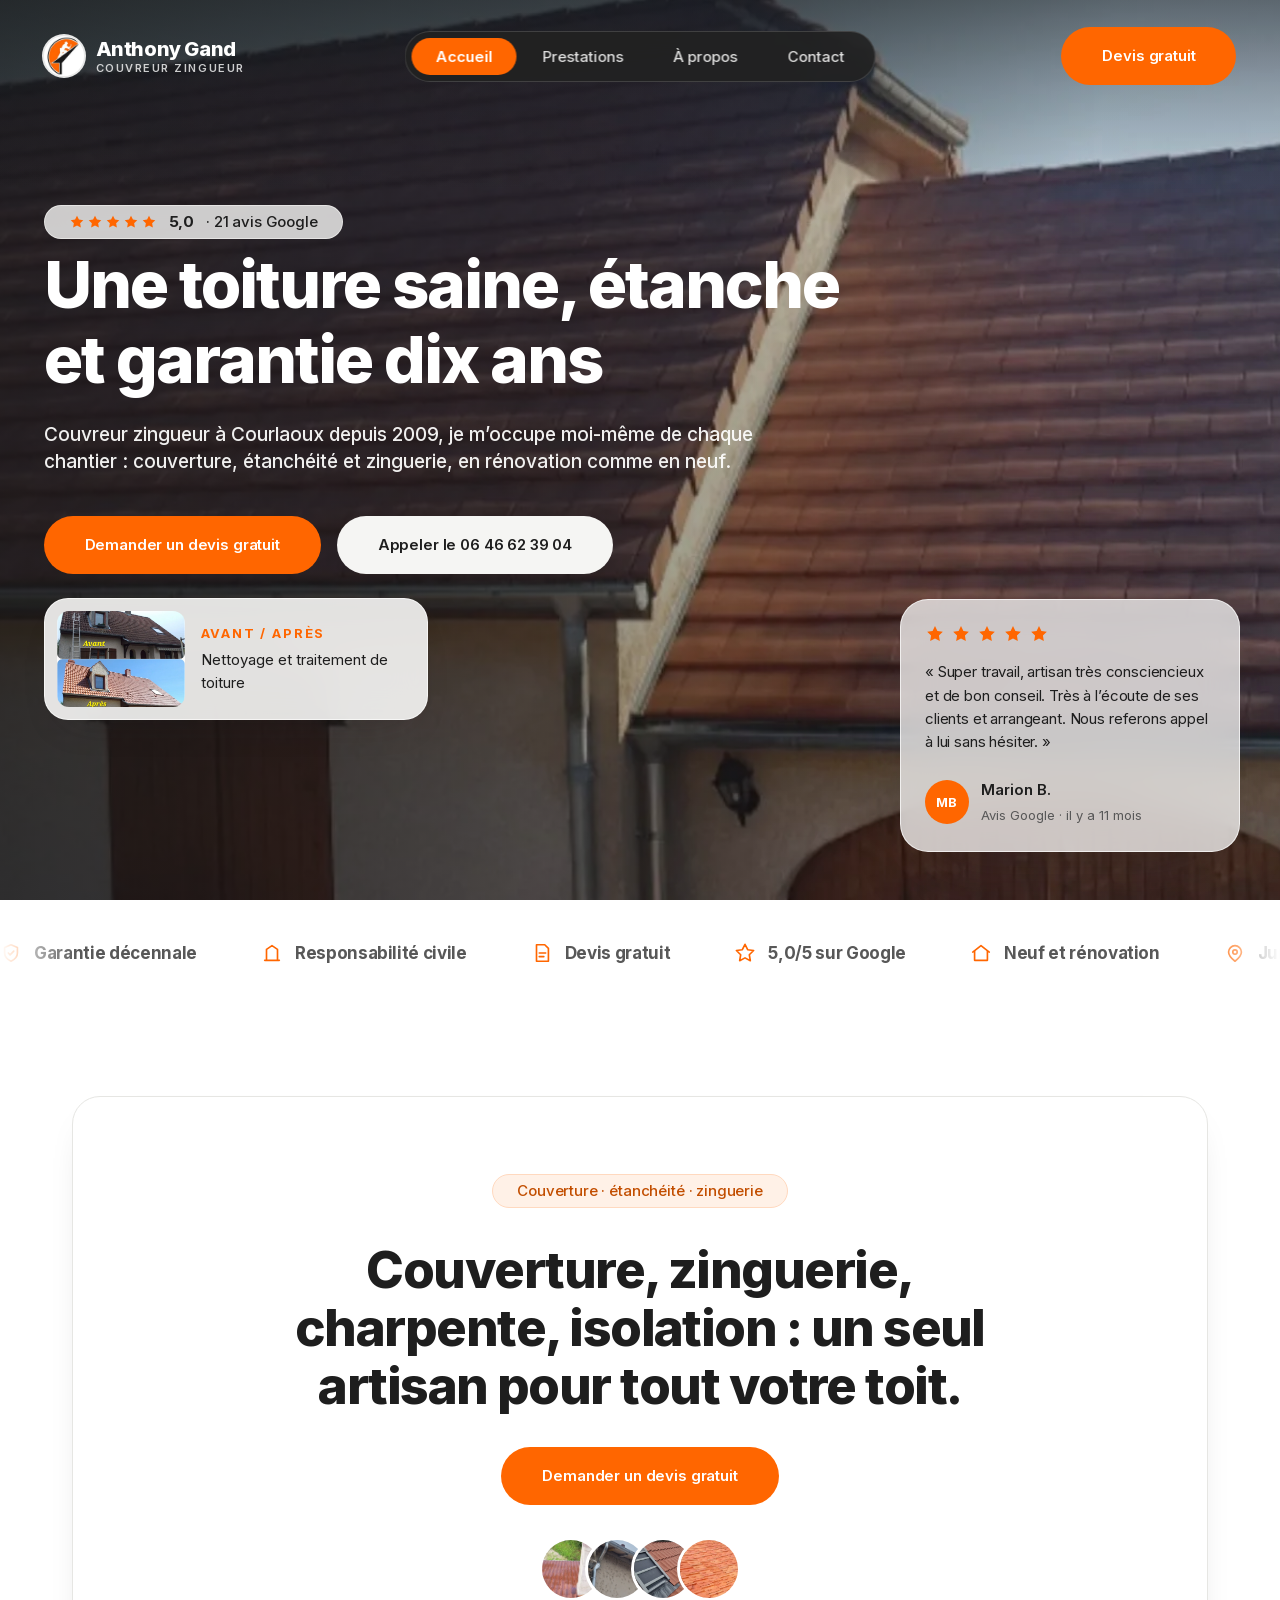
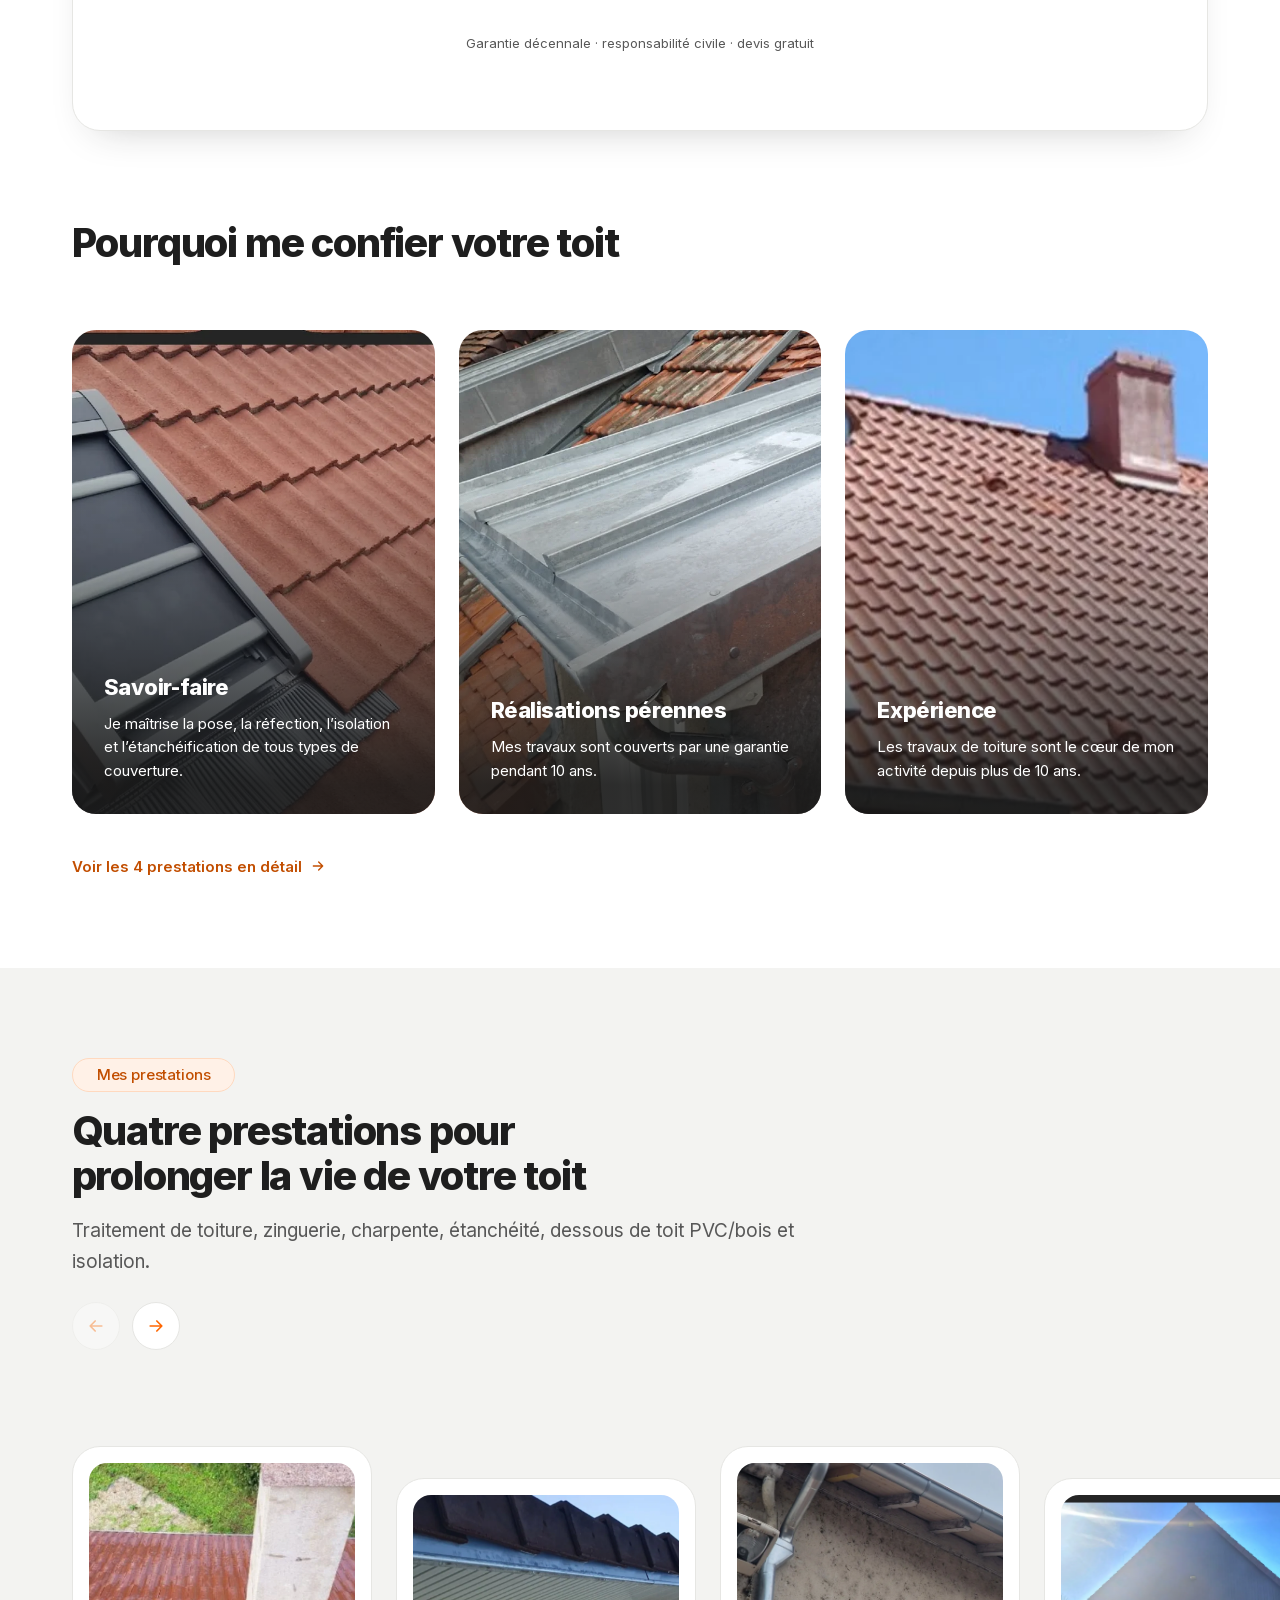
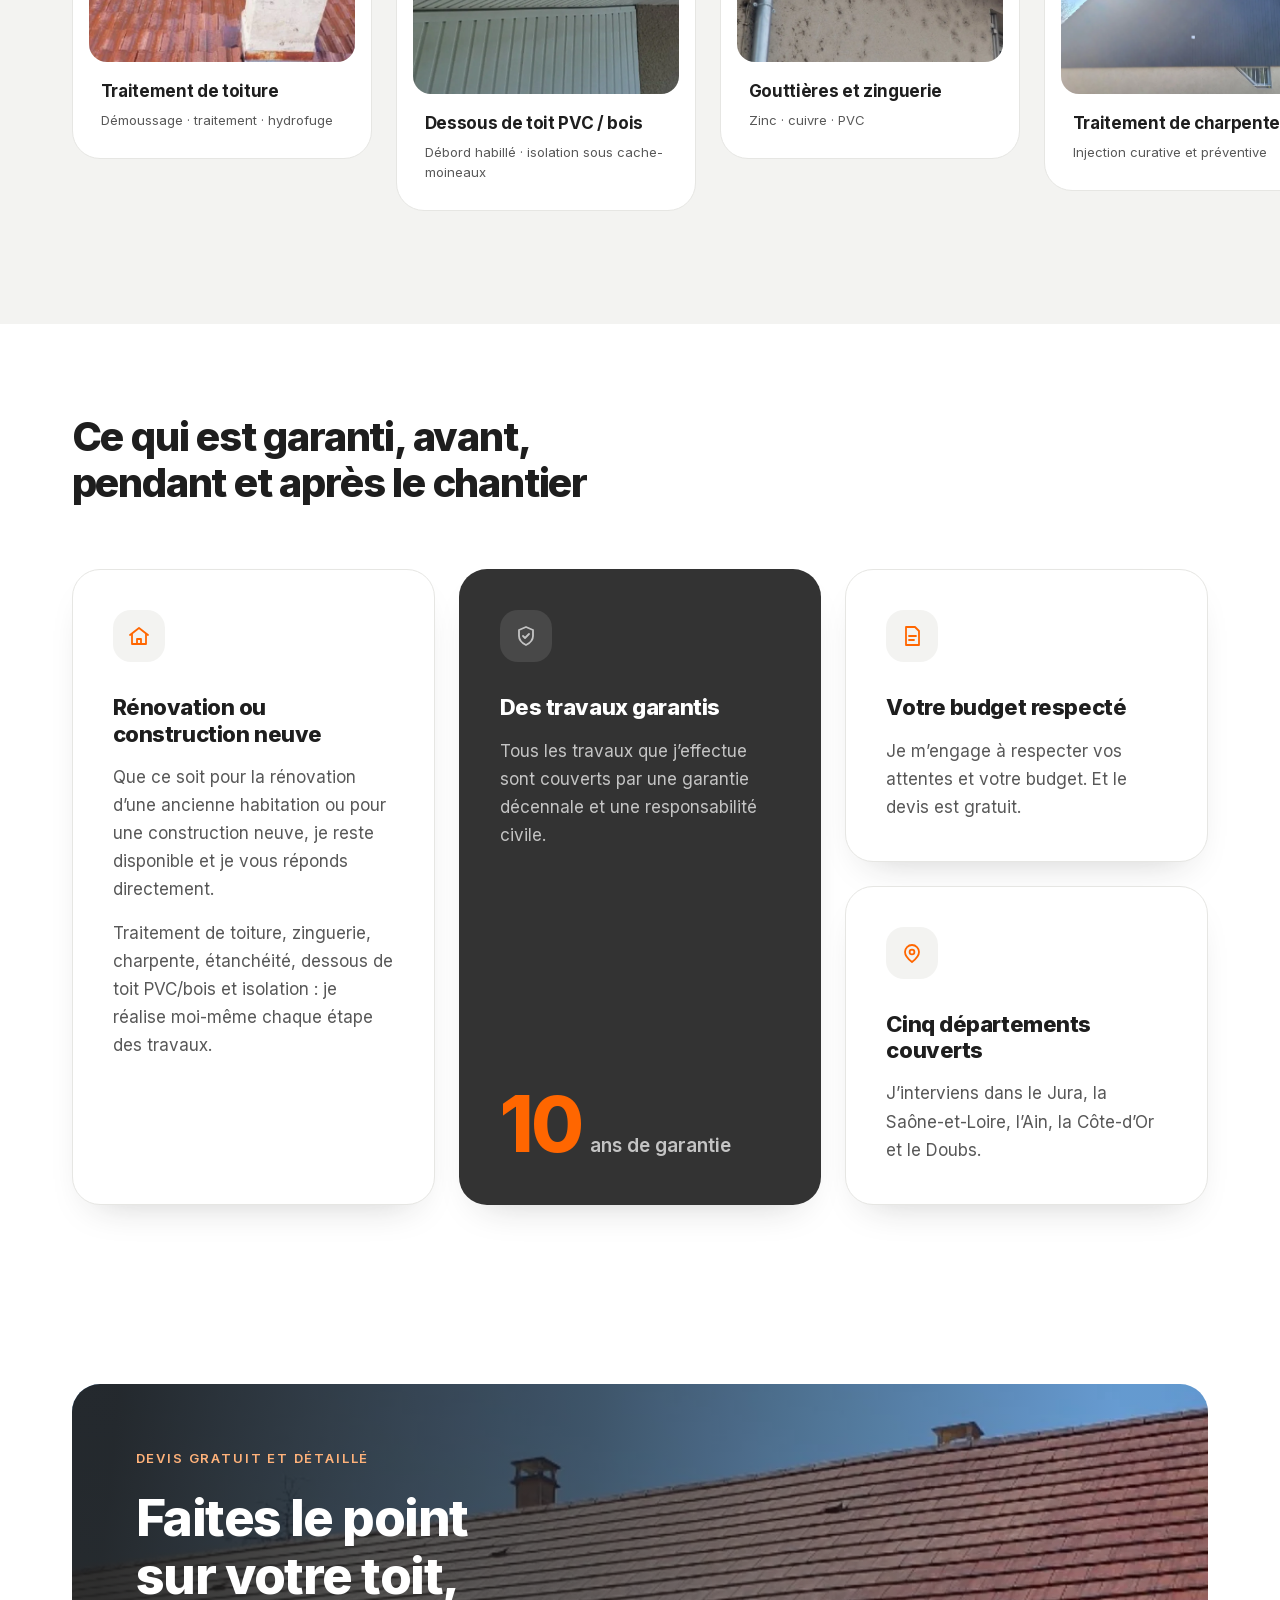
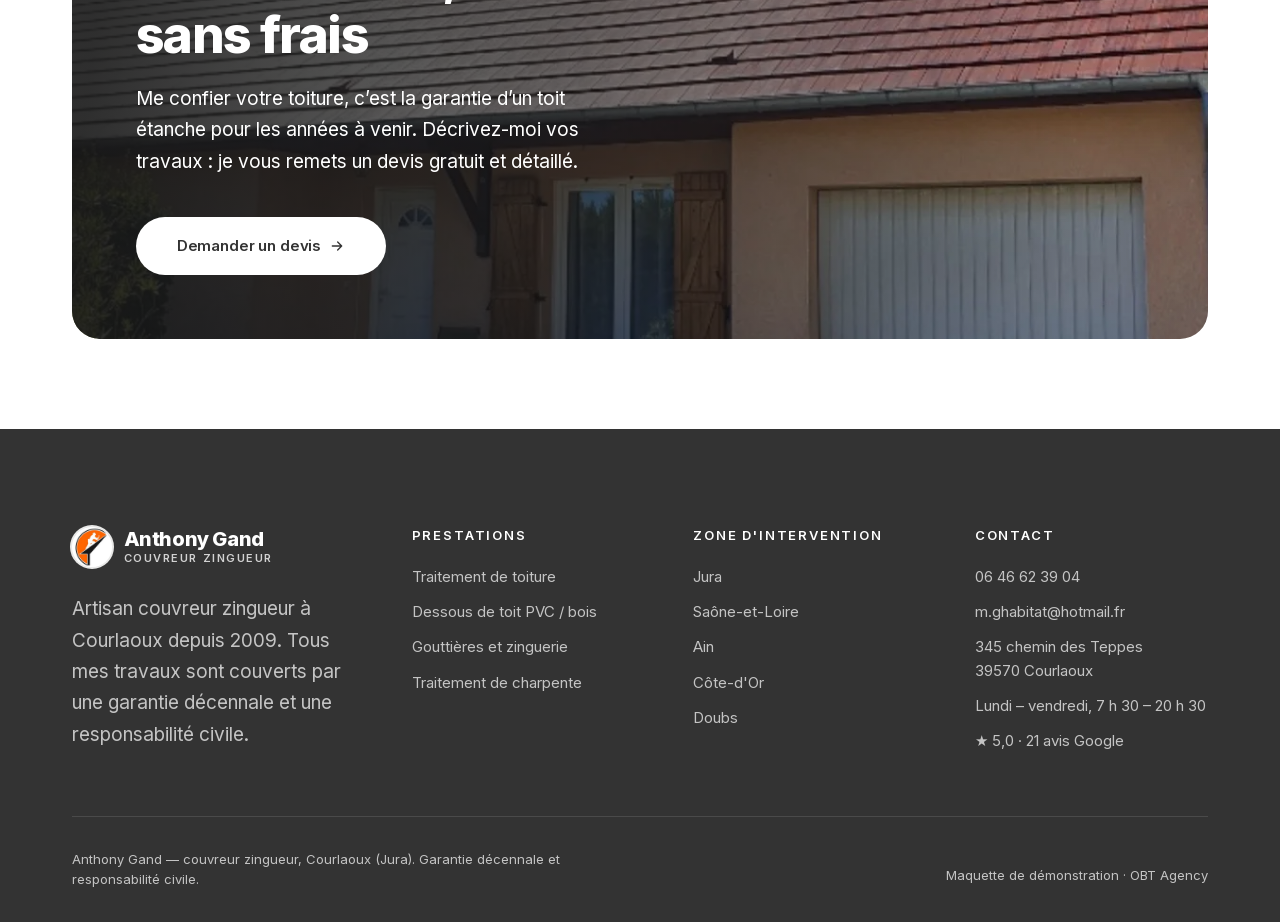
==== commit 5d8f2a6b: "Charte orange/gris, avis Google, photos HD de la fiche, première personne, page À propos enrichie" ====
--- a/index.html
+++ b/index.html
@@ -8,7 +8,7 @@
 <meta property="og:type" content="website">
 <meta property="og:title" content="Anthony Gand — couvreur zingueur à Courlaoux (Jura) | toiture garantie 10 ans">
 <meta property="og:description" content="Couverture, zinguerie, étanchéité, traitement de toiture et de charpente, dessous de toit PVC ou bois. Courlaoux (39), depuis 2009. Devis gratuit, garantie décennale.">
-<meta property="og:image" content="assets/img/hero-couvreur-demoussage.webp">
+<meta property="og:image" content="assets/img/hero-toiture-nettoyee.webp">
 <meta property="og:locale" content="fr_FR">
 <link rel="icon" href="assets/logo/favicon.png" type="image/png">
 <link rel="stylesheet" href="css/tokens.css">
@@ -62,17 +62,17 @@
 <main id="principal">
 
 <section class="hero">
-  <img class="hero__image" src="assets/img/hero-couvreur-demoussage.webp"
-       width="1896" height="1228" fetchpriority="high" alt="">
+  <img class="hero__image" src="assets/img/hero-toiture-nettoyee.webp"
+       width="2400" height="840" fetchpriority="high" alt="">
   <div class="hero__fond" aria-hidden="true"></div>
 
   <div class="contenu">
     <div class="hero__contenu">
-      <p class="badge badge--verre hero__badge">Couvreur à Courlaoux depuis 2009</p>
+      <a class="badge badge--verre hero__badge hero__google" href="https://maps.google.com/?cid=17760321871911499549" target="_blank" rel="noopener" aria-label="Note de 5,0 sur 5, 21 avis Google — voir la fiche"><span class="etoiles" role="img" aria-label="5 étoiles sur 5"><svg viewBox="0 0 24 24" fill="currentColor" aria-hidden="true"><path d="M12 2.5l2.9 5.9 6.5.9-4.7 4.6 1.1 6.5L12 17.3 6.2 20.4l1.1-6.5L2.6 9.3l6.5-.9z"/></svg><svg viewBox="0 0 24 24" fill="currentColor" aria-hidden="true"><path d="M12 2.5l2.9 5.9 6.5.9-4.7 4.6 1.1 6.5L12 17.3 6.2 20.4l1.1-6.5L2.6 9.3l6.5-.9z"/></svg><svg viewBox="0 0 24 24" fill="currentColor" aria-hidden="true"><path d="M12 2.5l2.9 5.9 6.5.9-4.7 4.6 1.1 6.5L12 17.3 6.2 20.4l1.1-6.5L2.6 9.3l6.5-.9z"/></svg><svg viewBox="0 0 24 24" fill="currentColor" aria-hidden="true"><path d="M12 2.5l2.9 5.9 6.5.9-4.7 4.6 1.1 6.5L12 17.3 6.2 20.4l1.1-6.5L2.6 9.3l6.5-.9z"/></svg><svg viewBox="0 0 24 24" fill="currentColor" aria-hidden="true"><path d="M12 2.5l2.9 5.9 6.5.9-4.7 4.6 1.1 6.5L12 17.3 6.2 20.4l1.1-6.5L2.6 9.3l6.5-.9z"/></svg></span><span class="hero__google-chiffre">5,0</span><span class="hero__google-libelle">· 21 avis Google</span></a>
       <h1 class="hero__titre">Une toiture saine, étanche et garantie dix ans</h1>
       <p class="hero__texte">
-        Couverture, étanchéité et zinguerie, en rénovation comme en construction neuve.
-        Basés à Courlaoux, nous intervenons dans le Jura et les départements voisins.
+        Couvreur zingueur à Courlaoux depuis 2009, je m’occupe moi-même de chaque chantier :
+        couverture, étanchéité et zinguerie, en rénovation comme en neuf.
       </p>
       <div class="hero__actions">
         <a class="bouton bouton--plein" href="contact.html">Demander un devis gratuit</a>
@@ -80,43 +80,65 @@
       </div>
 
       <figure class="hero__apercu">
-        <img class="visuel-photo hero__apercu-photo" src="assets/img/demoussage-avant-apres.webp"
-             width="800" height="800" loading="lazy"
-             alt="La même toiture en tuiles avant démoussage, noircie par la mousse, puis après traitement, redevenue rouge.">
+        <img class="visuel-photo hero__apercu-photo" src="assets/img/avant-apres-1.webp"
+             width="1000" height="1000" loading="lazy"
+             alt="Maison avant et après le nettoyage de sa toiture : les tuiles noircies ont retrouvé leur couleur.">
         <figcaption class="hero__apercu-legende">
           <span class="hero__apercu-lieu">Avant / après</span>
-          <span class="hero__apercu-detail">Démoussage et traitement de toiture</span>
+          <span class="hero__apercu-detail">Nettoyage et traitement de toiture</span>
         </figcaption>
       </figure>
     </div>
 
     <div class="hero__temoignage" id="hero-temoignage">
-      <div class="hero__engagement-signe" aria-hidden="true">
-        <svg viewBox="0 0 24 24" fill="none" stroke="currentColor" stroke-width="1.8" stroke-linecap="round" stroke-linejoin="round"><path d="M12 3l7 3v6c0 4-3 7-7 9-4-2-7-5-7-9V6z"/><path d="M9 12l2 2 4-4"/></svg>
-      </div>
+      <span class="etoiles" role="img" aria-label="5 étoiles sur 5"><svg viewBox="0 0 24 24" fill="currentColor" aria-hidden="true"><path d="M12 2.5l2.9 5.9 6.5.9-4.7 4.6 1.1 6.5L12 17.3 6.2 20.4l1.1-6.5L2.6 9.3l6.5-.9z"/></svg><svg viewBox="0 0 24 24" fill="currentColor" aria-hidden="true"><path d="M12 2.5l2.9 5.9 6.5.9-4.7 4.6 1.1 6.5L12 17.3 6.2 20.4l1.1-6.5L2.6 9.3l6.5-.9z"/></svg><svg viewBox="0 0 24 24" fill="currentColor" aria-hidden="true"><path d="M12 2.5l2.9 5.9 6.5.9-4.7 4.6 1.1 6.5L12 17.3 6.2 20.4l1.1-6.5L2.6 9.3l6.5-.9z"/></svg><svg viewBox="0 0 24 24" fill="currentColor" aria-hidden="true"><path d="M12 2.5l2.9 5.9 6.5.9-4.7 4.6 1.1 6.5L12 17.3 6.2 20.4l1.1-6.5L2.6 9.3l6.5-.9z"/></svg><svg viewBox="0 0 24 24" fill="currentColor" aria-hidden="true"><path d="M12 2.5l2.9 5.9 6.5.9-4.7 4.6 1.1 6.5L12 17.3 6.2 20.4l1.1-6.5L2.6 9.3l6.5-.9z"/></svg></span>
             <div class="hero__piste">
         <figure class="hero__avis-item" data-etat="actif">
-          <blockquote class="hero__citation">Nos travaux sont couverts par une garantie pendant 10 ans.</blockquote>
-          <figcaption class="hero__auteur">
-            <span class="pastille" aria-hidden="true">10</span>
-            <span><span class="hero__auteur-nom">Réalisations pérennes</span><br>
-              <span class="hero__auteur-lieu">Garantie décennale et responsabilité civile</span></span>
+          <blockquote class="hero__citation">« Excellent professionnel qui respecte ses délais et réalise un travail de qualité. Très bon relationnel avec ses clients. Je vous le recommande. »</blockquote>
+          <figcaption class="hero__auteur">
+            <span class="pastille" aria-hidden="true">FB</span>
+            <span><span class="hero__auteur-nom">Florence B.</span><br>
+              <span class="hero__auteur-lieu">Avis Google · il y a 3 ans</span></span>
           </figcaption>
         </figure>
         <figure class="hero__avis-item" data-etat="attente">
-          <blockquote class="hero__citation">Nous maîtrisons la pose, la réfection, l’isolation et l’étanchéification de tous types de couverture.</blockquote>
-          <figcaption class="hero__auteur">
-            <span class="pastille" aria-hidden="true">SF</span>
-            <span><span class="hero__auteur-nom">Savoir-faire</span><br>
-              <span class="hero__auteur-lieu">Tous types de couverture</span></span>
+          <blockquote class="hero__citation">« Super travail, artisan très consciencieux et de bon conseil. Très à l’écoute de ses clients et arrangeant. Nous referons appel à lui sans hésiter. »</blockquote>
+          <figcaption class="hero__auteur">
+            <span class="pastille" aria-hidden="true">MB</span>
+            <span><span class="hero__auteur-nom">Marion B.</span><br>
+              <span class="hero__auteur-lieu">Avis Google · il y a 11 mois</span></span>
           </figcaption>
         </figure>
         <figure class="hero__avis-item" data-etat="attente">
-          <blockquote class="hero__citation">Comptez sur nous pour respecter vos attentes et votre budget. D’ailleurs, vous bénéficierez d’un devis gratuit.</blockquote>
-          <figcaption class="hero__auteur">
-            <span class="pastille" aria-hidden="true">€</span>
-            <span><span class="hero__auteur-nom">Devis gratuit</span><br>
-              <span class="hero__auteur-lieu">Détaillé, sans engagement</span></span>
+          <blockquote class="hero__citation">« Toit complètement nettoyé et certaines tuiles remplacées. Travail minutieux et impeccable. Artisan sympathique, courtois et serviable. Je recommande ! »</blockquote>
+          <figcaption class="hero__auteur">
+            <span class="pastille" aria-hidden="true">MP</span>
+            <span><span class="hero__auteur-nom">Myriam P.</span><br>
+              <span class="hero__auteur-lieu">Avis Google · il y a 5 ans</span></span>
+          </figcaption>
+        </figure>
+        <figure class="hero__avis-item" data-etat="attente">
+          <blockquote class="hero__citation">« Un très bon artisan qui sait être à l’écoute de ses clients. Très pro et de bon conseil. Je recommande vivement. »</blockquote>
+          <figcaption class="hero__auteur">
+            <span class="pastille" aria-hidden="true">RH</span>
+            <span><span class="hero__auteur-nom">Rudy H.</span><br>
+              <span class="hero__auteur-lieu">Avis Google · il y a 3 ans</span></span>
+          </figcaption>
+        </figure>
+        <figure class="hero__avis-item" data-etat="attente">
+          <blockquote class="hero__citation">« Personne très réactive, professionnelle, qui prend le temps de bien expliquer. Travail soigné. Nous recommandons M. Gand. »</blockquote>
+          <figcaption class="hero__auteur">
+            <span class="pastille" aria-hidden="true">C</span>
+            <span><span class="hero__auteur-nom">Carine</span><br>
+              <span class="hero__auteur-lieu">Avis Google · il y a 2 ans</span></span>
+          </figcaption>
+        </figure>
+        <figure class="hero__avis-item" data-etat="attente">
+          <blockquote class="hero__citation">« Je recommanderai Monsieur Gand sans problème. Artisan sérieux, de confiance et professionnel dans la démarche mais aussi dans le travail. »</blockquote>
+          <figcaption class="hero__auteur">
+            <span class="pastille" aria-hidden="true">VF</span>
+            <span><span class="hero__auteur-nom">Vivien F.</span><br>
+              <span class="hero__auteur-lieu">Avis Google · il y a 2 ans</span></span>
           </figcaption>
         </figure>
       </div>
@@ -127,20 +149,10 @@
 <section class="section section--creme section--bande">
   <div class="bandeau bandeau--hero" role="group" aria-label="Garanties et zone d'intervention">
     <div class="bandeau__piste">
-      <div class="bandeau__groupe">
-        <span class="label"><svg viewBox="0 0 24 24" fill="none" stroke="currentColor" stroke-width="1.8" stroke-linecap="round" stroke-linejoin="round" aria-hidden="true"><path d="M12 3l7 3v6c0 4-3 7-7 9-4-2-7-5-7-9V6z"/><path d="M9 12l2 2 4-4"/></svg>Garantie décennale</span>
-        <span class="label"><svg viewBox="0 0 24 24" fill="none" stroke="currentColor" stroke-width="1.8" stroke-linecap="round" stroke-linejoin="round" aria-hidden="true"><path d="M4 20h16M6 20V8M18 20V8M6 8l6-4 6 4"/></svg>Responsabilité civile</span>
-        <span class="label"><svg viewBox="0 0 24 24" fill="none" stroke="currentColor" stroke-width="1.8" stroke-linecap="round" stroke-linejoin="round" aria-hidden="true"><path d="M6 3h9l4 4v14H6z"/><path d="M9 12h7M9 16h5"/></svg>Devis gratuit</span>
-        <span class="label"><svg viewBox="0 0 24 24" fill="none" stroke="currentColor" stroke-width="1.8" stroke-linecap="round" stroke-linejoin="round" aria-hidden="true"><path d="M3 11l9-7 9 7"/><path d="M5 10v10h14V10"/></svg>Neuf et rénovation</span>
-        <span class="label"><svg viewBox="0 0 24 24" fill="none" stroke="currentColor" stroke-width="1.8" stroke-linecap="round" stroke-linejoin="round" aria-hidden="true"><path d="M12 21c-4-3-7-6-7-10a7 7 0 0114 0c0 4-3 7-7 10z"/><circle cx="12" cy="11" r="2.4"/></svg>Jura · Saône-et-Loire · Ain · Côte-d'Or · Doubs</span>
-      </div>
-      <div class="bandeau__groupe" aria-hidden="true">
-        <span class="label"><svg viewBox="0 0 24 24" fill="none" stroke="currentColor" stroke-width="1.8" stroke-linecap="round" stroke-linejoin="round" aria-hidden="true"><path d="M12 3l7 3v6c0 4-3 7-7 9-4-2-7-5-7-9V6z"/><path d="M9 12l2 2 4-4"/></svg>Garantie décennale</span>
-        <span class="label"><svg viewBox="0 0 24 24" fill="none" stroke="currentColor" stroke-width="1.8" stroke-linecap="round" stroke-linejoin="round" aria-hidden="true"><path d="M4 20h16M6 20V8M18 20V8M6 8l6-4 6 4"/></svg>Responsabilité civile</span>
-        <span class="label"><svg viewBox="0 0 24 24" fill="none" stroke="currentColor" stroke-width="1.8" stroke-linecap="round" stroke-linejoin="round" aria-hidden="true"><path d="M6 3h9l4 4v14H6z"/><path d="M9 12h7M9 16h5"/></svg>Devis gratuit</span>
-        <span class="label"><svg viewBox="0 0 24 24" fill="none" stroke="currentColor" stroke-width="1.8" stroke-linecap="round" stroke-linejoin="round" aria-hidden="true"><path d="M3 11l9-7 9 7"/><path d="M5 10v10h14V10"/></svg>Neuf et rénovation</span>
-        <span class="label"><svg viewBox="0 0 24 24" fill="none" stroke="currentColor" stroke-width="1.8" stroke-linecap="round" stroke-linejoin="round" aria-hidden="true"><path d="M12 21c-4-3-7-6-7-10a7 7 0 0114 0c0 4-3 7-7 10z"/><circle cx="12" cy="11" r="2.4"/></svg>Jura · Saône-et-Loire · Ain · Côte-d'Or · Doubs</span>
-      </div>
+      <div class="bandeau__groupe"><span class="label"><svg viewBox="0 0 24 24" fill="none" stroke="currentColor" stroke-width="1.8" stroke-linecap="round" stroke-linejoin="round" aria-hidden="true"><path d="M12 3l7 3v6c0 4-3 7-7 9-4-2-7-5-7-9V6z"/><path d="M9 12l2 2 4-4"/></svg>Garantie décennale</span><span class="label"><svg viewBox="0 0 24 24" fill="none" stroke="currentColor" stroke-width="1.8" stroke-linecap="round" stroke-linejoin="round" aria-hidden="true"><path d="M4 20h16M6 20V8M18 20V8M6 8l6-4 6 4"/></svg>Responsabilité civile</span><span class="label"><svg viewBox="0 0 24 24" fill="none" stroke="currentColor" stroke-width="1.8" stroke-linecap="round" stroke-linejoin="round" aria-hidden="true"><path d="M6 3h9l4 4v14H6z"/><path d="M9 12h7M9 16h5"/></svg>Devis gratuit</span><span class="label"><svg viewBox="0 0 24 24" fill="none" stroke="currentColor" stroke-width="1.8" stroke-linecap="round" stroke-linejoin="round" aria-hidden="true"><path d="M12 2.5l2.9 5.9 6.5.9-4.7 4.6 1.1 6.5L12 17.3 6.2 20.4l1.1-6.5L2.6 9.3l6.5-.9z"/></svg>5,0/5 sur Google</span><span class="label"><svg viewBox="0 0 24 24" fill="none" stroke="currentColor" stroke-width="1.8" stroke-linecap="round" stroke-linejoin="round" aria-hidden="true"><path d="M3 11l9-7 9 7"/><path d="M5 10v10h14V10"/></svg>Neuf et rénovation</span><span class="label"><svg viewBox="0 0 24 24" fill="none" stroke="currentColor" stroke-width="1.8" stroke-linecap="round" stroke-linejoin="round" aria-hidden="true"><path d="M12 21c-4-3-7-6-7-10a7 7 0 0114 0c0 4-3 7-7 10z"/><circle cx="12" cy="11" r="2.4"/></svg>Jura · Saône-et-Loire · Ain · Côte-d'Or · Doubs</span></div>
+      <div class="bandeau__groupe" aria-hidden="true"><span class="label"><svg viewBox="0 0 24 24" fill="none" stroke="currentColor" stroke-width="1.8" stroke-linecap="round" stroke-linejoin="round" aria-hidden="true"><path d="M12 3l7 3v6c0 4-3 7-7 9-4-2-7-5-7-9V6z"/><path d="M9 12l2 2 4-4"/></svg>Garantie décennale</span><span class="label"><svg viewBox="0 0 24 24" fill="none" stroke="currentColor" stroke-width="1.8" stroke-linecap="round" stroke-linejoin="round" aria-hidden="true"><path d="M4 20h16M6 20V8M18 20V8M6 8l6-4 6 4"/></svg>Responsabilité civile</span><span class="label"><svg viewBox="0 0 24 24" fill="none" stroke="currentColor" stroke-width="1.8" stroke-linecap="round" stroke-linejoin="round" aria-hidden="true"><path d="M6 3h9l4 4v14H6z"/><path d="M9 12h7M9 16h5"/></svg>Devis gratuit</span><span class="label"><svg viewBox="0 0 24 24" fill="none" stroke="currentColor" stroke-width="1.8" stroke-linecap="round" stroke-linejoin="round" aria-hidden="true"><path d="M12 2.5l2.9 5.9 6.5.9-4.7 4.6 1.1 6.5L12 17.3 6.2 20.4l1.1-6.5L2.6 9.3l6.5-.9z"/></svg>5,0/5 sur Google</span><span class="label"><svg viewBox="0 0 24 24" fill="none" stroke="currentColor" stroke-width="1.8" stroke-linecap="round" stroke-linejoin="round" aria-hidden="true"><path d="M3 11l9-7 9 7"/><path d="M5 10v10h14V10"/></svg>Neuf et rénovation</span><span class="label"><svg viewBox="0 0 24 24" fill="none" stroke="currentColor" stroke-width="1.8" stroke-linecap="round" stroke-linejoin="round" aria-hidden="true"><path d="M12 21c-4-3-7-6-7-10a7 7 0 0114 0c0 4-3 7-7 10z"/><circle cx="12" cy="11" r="2.4"/></svg>Jura · Saône-et-Loire · Ain · Côte-d'Or · Doubs</span></div>
+      <div class="bandeau__groupe" aria-hidden="true"><span class="label"><svg viewBox="0 0 24 24" fill="none" stroke="currentColor" stroke-width="1.8" stroke-linecap="round" stroke-linejoin="round" aria-hidden="true"><path d="M12 3l7 3v6c0 4-3 7-7 9-4-2-7-5-7-9V6z"/><path d="M9 12l2 2 4-4"/></svg>Garantie décennale</span><span class="label"><svg viewBox="0 0 24 24" fill="none" stroke="currentColor" stroke-width="1.8" stroke-linecap="round" stroke-linejoin="round" aria-hidden="true"><path d="M4 20h16M6 20V8M18 20V8M6 8l6-4 6 4"/></svg>Responsabilité civile</span><span class="label"><svg viewBox="0 0 24 24" fill="none" stroke="currentColor" stroke-width="1.8" stroke-linecap="round" stroke-linejoin="round" aria-hidden="true"><path d="M6 3h9l4 4v14H6z"/><path d="M9 12h7M9 16h5"/></svg>Devis gratuit</span><span class="label"><svg viewBox="0 0 24 24" fill="none" stroke="currentColor" stroke-width="1.8" stroke-linecap="round" stroke-linejoin="round" aria-hidden="true"><path d="M12 2.5l2.9 5.9 6.5.9-4.7 4.6 1.1 6.5L12 17.3 6.2 20.4l1.1-6.5L2.6 9.3l6.5-.9z"/></svg>5,0/5 sur Google</span><span class="label"><svg viewBox="0 0 24 24" fill="none" stroke="currentColor" stroke-width="1.8" stroke-linecap="round" stroke-linejoin="round" aria-hidden="true"><path d="M3 11l9-7 9 7"/><path d="M5 10v10h14V10"/></svg>Neuf et rénovation</span><span class="label"><svg viewBox="0 0 24 24" fill="none" stroke="currentColor" stroke-width="1.8" stroke-linecap="round" stroke-linejoin="round" aria-hidden="true"><path d="M12 21c-4-3-7-6-7-10a7 7 0 0114 0c0 4-3 7-7 10z"/><circle cx="12" cy="11" r="2.4"/></svg>Jura · Saône-et-Loire · Ain · Côte-d'Or · Doubs</span></div>
+      <div class="bandeau__groupe" aria-hidden="true"><span class="label"><svg viewBox="0 0 24 24" fill="none" stroke="currentColor" stroke-width="1.8" stroke-linecap="round" stroke-linejoin="round" aria-hidden="true"><path d="M12 3l7 3v6c0 4-3 7-7 9-4-2-7-5-7-9V6z"/><path d="M9 12l2 2 4-4"/></svg>Garantie décennale</span><span class="label"><svg viewBox="0 0 24 24" fill="none" stroke="currentColor" stroke-width="1.8" stroke-linecap="round" stroke-linejoin="round" aria-hidden="true"><path d="M4 20h16M6 20V8M18 20V8M6 8l6-4 6 4"/></svg>Responsabilité civile</span><span class="label"><svg viewBox="0 0 24 24" fill="none" stroke="currentColor" stroke-width="1.8" stroke-linecap="round" stroke-linejoin="round" aria-hidden="true"><path d="M6 3h9l4 4v14H6z"/><path d="M9 12h7M9 16h5"/></svg>Devis gratuit</span><span class="label"><svg viewBox="0 0 24 24" fill="none" stroke="currentColor" stroke-width="1.8" stroke-linecap="round" stroke-linejoin="round" aria-hidden="true"><path d="M12 2.5l2.9 5.9 6.5.9-4.7 4.6 1.1 6.5L12 17.3 6.2 20.4l1.1-6.5L2.6 9.3l6.5-.9z"/></svg>5,0/5 sur Google</span><span class="label"><svg viewBox="0 0 24 24" fill="none" stroke="currentColor" stroke-width="1.8" stroke-linecap="round" stroke-linejoin="round" aria-hidden="true"><path d="M3 11l9-7 9 7"/><path d="M5 10v10h14V10"/></svg>Neuf et rénovation</span><span class="label"><svg viewBox="0 0 24 24" fill="none" stroke="currentColor" stroke-width="1.8" stroke-linecap="round" stroke-linejoin="round" aria-hidden="true"><path d="M12 21c-4-3-7-6-7-10a7 7 0 0114 0c0 4-3 7-7 10z"/><circle cx="12" cy="11" r="2.4"/></svg>Jura · Saône-et-Loire · Ain · Côte-d'Or · Doubs</span></div>
     </div>
   </div>
 </section>
@@ -149,13 +161,13 @@
   <div class="contenu">
     <div class="confiance">
       <p class="badge badge--accent">Couverture · étanchéité · zinguerie</p>
-      <h2 class="confiance__titre">Couverture, zinguerie, charpente, isolation : un seul artisan pour tout votre toit.</h2>
+      <h2 class="confiance__titre">Couverture, zinguerie, charpente, isolation : un seul artisan pour tout votre toit.</h2>
       <a class="bouton bouton--plein" href="contact.html">Demander un devis gratuit</a>
       <div class="avatars" aria-hidden="true">
-        <img class="visuel-photo visuel--rond" src="assets/img/couvreur-sur-toit.webp" width="1200" height="800" loading="lazy" alt="">
-        <img class="visuel-photo visuel--rond" src="assets/img/gouttieres-zinguerie.webp" width="1200" height="800" loading="lazy" alt="">
-        <img class="visuel-photo visuel--rond" src="assets/img/dessous-de-toit.webp" width="1200" height="796" loading="lazy" alt="">
-        <img class="visuel-photo visuel--rond" src="assets/img/traitement-charpente.webp" width="1200" height="960" loading="lazy" alt="">
+        <img class="visuel-photo visuel--rond" src="assets/img/toiture-demoussee.webp" width="1800" height="505" loading="lazy" alt="">
+        <img class="visuel-photo visuel--rond" src="assets/img/gouttiere-zinc.webp" width="1140" height="1323" loading="lazy" alt="">
+        <img class="visuel-photo visuel--rond" src="assets/img/fenetres-de-toit.webp" width="1800" height="799" loading="lazy" alt="">
+        <img class="visuel-photo visuel--rond" src="assets/img/tuiles-apres-traitement.webp" width="1320" height="1632" loading="lazy" alt="">
       </div>
       <p class="confiance__mention">Garantie décennale · responsabilité civile · devis gratuit</p>
     </div>
@@ -165,37 +177,37 @@
 <section class="section section--creme section--haut-nul">
   <div class="contenu">
     <div class="section-entete section-entete--large">
-      <h2 class="section-titre">Pourquoi confier votre toit à Anthony Gand</h2>
+      <h2 class="section-titre">Pourquoi me confier votre toit</h2>
     </div>
 
     <div class="grille grille--3 grille--empile">
       <article class="carte-photo">
-        <img class="visuel-photo visuel--pleine" src="assets/img/toiture-traitement.webp"
-             width="1200" height="588" loading="lazy"
-             alt="Couvreur sur une toiture en tuiles pendant un démoussage : une moitié du toit est déjà nettoyée.">
+        <img class="visuel-photo visuel--pleine" src="assets/img/fenetres-de-toit.webp"
+             width="1800" height="799" loading="lazy"
+             alt="Deux fenêtres de toit posées sur une couverture en tuiles, avec leurs raccords d'étanchéité.">
         <div>
           <h3 class="carte-photo__titre">Savoir-faire</h3>
-          <p class="carte-photo__texte">Nous maîtrisons la pose, la réfection, l’isolation et l’étanchéification de tous types de couverture.</p>
+          <p class="carte-photo__texte">Je maîtrise la pose, la réfection, l’isolation et l’étanchéification de tous types de couverture.</p>
         </div>
       </article>
 
       <article class="carte-photo">
-        <img class="visuel-photo visuel--pleine" src="assets/img/gouttieres-zinguerie.webp"
-             width="1200" height="800" loading="lazy"
-             alt="Gouttière et descente en zinc posées sous un débord de toit en tuiles.">
+        <img class="visuel-photo visuel--pleine" src="assets/img/habillage-zinc.webp"
+             width="1181" height="876" loading="lazy"
+             alt="Habillage en zinc neuf posé sur une toiture en tuiles, avec gouttière et descente.">
         <div>
           <h3 class="carte-photo__titre">Réalisations pérennes</h3>
-          <p class="carte-photo__texte">Nos travaux sont couverts par une garantie pendant 10 ans.</p>
+          <p class="carte-photo__texte">Mes travaux sont couverts par une garantie pendant 10 ans.</p>
         </div>
       </article>
 
       <article class="carte-photo">
-        <img class="visuel-photo visuel--pleine" src="assets/img/couvreur-sur-toit.webp"
-             width="1200" height="800" loading="lazy"
-             alt="Couvreur encordé sur un toit en tuiles, nettoyage de la couverture au jet.">
+        <img class="visuel-photo visuel--pleine" src="assets/img/maison-toit-renove.webp"
+             width="1800" height="451" loading="lazy"
+             alt="Toiture d'une maison avec lucarne, entièrement nettoyée, sous un ciel bleu.">
         <div>
           <h3 class="carte-photo__titre">Expérience</h3>
-          <p class="carte-photo__texte">Les travaux de toiture constituent le cœur de notre activité depuis plus de 10 ans.</p>
+          <p class="carte-photo__texte">Les travaux de toiture sont le cœur de mon activité depuis plus de 10 ans.</p>
         </div>
       </article>
     </div>
@@ -208,7 +220,7 @@
 <section class="section section--creme-2">
   <div class="contenu">
     <div class="section-entete">
-      <p class="badge badge--accent">Nos prestations</p>
+      <p class="badge badge--accent">Mes prestations</p>
       <h2 class="section-titre">Quatre prestations pour prolonger la vie de votre toit</h2>
       <p class="section-chapo">Traitement de toiture, zinguerie, charpente, étanchéité, dessous de toit PVC/bois et isolation.</p>
       <div class="rail__commandes">
@@ -222,11 +234,11 @@
     </div>
   </div>
 
-  <div class="rail" id="rail" tabindex="0" role="region" aria-label="Nos prestations, défilement horizontal">
+  <div class="rail" id="rail" tabindex="0" role="region" aria-label="Mes prestations, défilement horizontal">
     <article class="rail__element">
       <a class="carte carte--nu" href="services.html#traitement-toiture">
-        <img class="visuel-photo visuel--4x3" src="assets/img/toiture-traitement.webp" width="1200" height="588" loading="lazy"
-             alt="Toiture en tuiles à moitié démoussée : la partie traitée a retrouvé sa couleur.">
+        <img class="visuel-photo visuel--4x3" src="assets/img/toiture-demoussee.webp" width="1800" height="505" loading="lazy"
+             alt="Toiture en tuiles après démoussage et traitement, autour d'une cheminée.">
         <div class="rail__legende">
           <h3 class="rail__titre">Traitement de toiture</h3>
           <p class="rail__meta">Démoussage · traitement · hydrofuge</p>
@@ -235,8 +247,8 @@
     </article>
     <article class="rail__element">
       <a class="carte carte--nu" href="services.html#dessous-de-toit">
-        <img class="visuel-photo visuel--4x3" src="assets/img/dessous-de-toit.webp" width="1200" height="796" loading="lazy"
-             alt="Dessous de toit habillé sous le débord d'une maison neuve.">
+        <img class="visuel-photo visuel--4x3" src="assets/img/dessous-de-toit-rive-zinc.webp" width="1800" height="606" loading="lazy"
+             alt="Dessous de toit habillé en PVC blanc avec une rive en zinc neuve.">
         <div class="rail__legende">
           <h3 class="rail__titre">Dessous de toit PVC / bois</h3>
           <p class="rail__meta">Débord habillé · isolation sous cache-moineaux</p>
@@ -245,8 +257,8 @@
     </article>
     <article class="rail__element">
       <a class="carte carte--nu" href="services.html#gouttieres">
-        <img class="visuel-photo visuel--4x3" src="assets/img/gouttieres-zinguerie.webp" width="1200" height="800" loading="lazy"
-             alt="Gouttière et descente en zinc sous une rive de toit en tuiles.">
+        <img class="visuel-photo visuel--4x3" src="assets/img/gouttiere-zinc.webp" width="1140" height="1323" loading="lazy"
+             alt="Gouttière et descente en zinc neuves sous un débord de toit.">
         <div class="rail__legende">
           <h3 class="rail__titre">Gouttières et zinguerie</h3>
           <p class="rail__meta">Zinc · cuivre · PVC</p>
@@ -255,8 +267,8 @@
     </article>
     <article class="rail__element">
       <a class="carte carte--nu" href="services.html#charpente">
-        <img class="visuel-photo visuel--4x3" src="assets/img/traitement-charpente.webp" width="1200" height="960" loading="lazy"
-             alt="Traitement d'une charpente en bois par pulvérisation.">
+        <img class="visuel-photo visuel--4x3" src="assets/img/pignon-bois-traite.webp" width="1400" height="899" loading="lazy"
+             alt="Pignon en bois traité et protégé sous la toiture d'un bâtiment.">
         <div class="rail__legende">
           <h3 class="rail__titre">Traitement de charpente</h3>
           <p class="rail__meta">Injection curative et préventive</p>
@@ -279,12 +291,12 @@
         </div>
         <h3 class="carte__titre">Rénovation ou construction neuve</h3>
         <p class="carte__texte">
-          Que ce soit pour un projet de rénovation sur une ancienne habitation ou une
-          construction neuve, notre équipe reste disponible.
+          Que ce soit pour la rénovation d’une ancienne habitation ou pour une construction
+          neuve, je reste disponible et je vous réponds directement.
         </p>
         <p class="carte__texte">
-          Nous ferons preuve de savoir-faire lors de la réalisation des travaux : traitement
-          de toiture, zinguerie, charpente, étanchéité, dessous de toit PVC/bois et isolation.
+          Traitement de toiture, zinguerie, charpente, étanchéité, dessous de toit PVC/bois et
+          isolation : je réalise moi-même chaque étape des travaux.
         </p>
       </article>
 
@@ -294,8 +306,8 @@
         </div>
         <h3 class="carte__titre">Des travaux garantis</h3>
         <p class="carte__texte">
-          Notez que tous les travaux effectués sont couverts par une garantie décennale et
-          une responsabilité civile.
+          Tous les travaux que j’effectue sont couverts par une garantie décennale et une
+          responsabilité civile.
         </p>
         <p class="bento__chiffre">10<span>ans de garantie</span></p>
       </article>
@@ -306,8 +318,7 @@
         </div>
         <h3 class="carte__titre">Votre budget respecté</h3>
         <p class="carte__texte">
-          Comptez sur nous pour respecter vos attentes et votre budget. D’ailleurs, vous
-          bénéficierez d’un devis gratuit.
+          Je m’engage à respecter vos attentes et votre budget. Et le devis est gratuit.
         </p>
       </article>
 
@@ -317,8 +328,7 @@
         </div>
         <h3 class="carte__titre">Cinq départements couverts</h3>
         <p class="carte__texte">
-          Notre zone d’intervention couvre le Jura, la Saône-et-Loire, l’Ain, la Côte-d’Or
-          et le Doubs.
+          J’interviens dans le Jura, la Saône-et-Loire, l’Ain, la Côte-d’Or et le Doubs.
         </p>
       </article>
     </div>
@@ -328,15 +338,15 @@
 <section class="section section--creme">
   <div class="contenu">
     <div class="appel">
-      <img class="visuel-photo visuel--pleine" src="assets/img/couvreur-sur-toit.webp"
-             width="1200" height="800" loading="lazy"
-             alt="Couvreur sur une toiture en tuiles pendant l'entretien de la couverture.">
+      <img class="visuel-photo visuel--pleine" src="assets/img/toit-tuiles-propres.webp"
+             width="1800" height="588" loading="lazy"
+             alt="Maison de plain-pied dont la toiture en tuiles vient d'être nettoyée.">
       <div class="appel__contenu">
         <p class="surtitre">Devis gratuit et détaillé</p>
         <h2 class="appel__titre">Faites le point sur votre toit, sans frais</h2>
         <p class="appel__texte">
-          Solliciter nos services, c’est la garantie d’avoir une toiture étanche pour les
-          années à venir. Obtenez un devis gratuit et détaillé.
+          Me confier votre toiture, c’est la garantie d’un toit étanche pour les années à venir.
+          Décrivez-moi vos travaux : je vous remets un devis gratuit et détaillé.
         </p>
         <div class="appel__action">
           <a class="bouton bouton--clair" href="contact.html">Demander un devis
@@ -358,7 +368,7 @@
       <img class="marque__signe marque__logo" src="assets/logo/logo-rond.png" width="400" height="400" alt="">
       <span class="marque__nom">Anthony Gand<span class="marque__metier">Couvreur zingueur</span></span>
     </a>
-        <p class="pied__accroche">Couverture, étanchéité et zinguerie depuis 2009. Tous les travaux sont couverts par une garantie décennale et une responsabilité civile.</p>
+        <p class="pied__accroche">Artisan couvreur zingueur à Courlaoux depuis 2009. Tous mes travaux sont couverts par une garantie décennale et une responsabilité civile.</p>
       </div>
 
       <div>
@@ -389,6 +399,7 @@
           <li><a href="mailto:m.ghabitat@hotmail.fr">m.ghabitat@hotmail.fr</a></li>
           <li>345 chemin des Teppes<br>39570 Courlaoux</li>
           <li>Lundi – vendredi, 7 h 30 – 20 h 30</li>
+          <li><a href="https://maps.google.com/?cid=17760321871911499549" target="_blank" rel="noopener">★ 5,0 · 21 avis Google</a></li>
         </ul>
       </div>
     </div>
--- a/css/tokens.css
+++ b/css/tokens.css
@@ -21,15 +21,15 @@
 }
 
 :root {
-    --c-vert: #3F5929;            --c-vert-sombre: #1B2A12;     --c-vert-accent: #658B42;     --c-creme: #F8F9F4;           --c-creme-2: #EEF1E7;         --c-creme-3: #F4F5F0;         --c-blanc: #FDFDFC;           --c-encre: #222E1B;           --c-encre-douce: #55614C;     --c-encre-claire: #A9BE94;    --c-trait: #E1E5D9;           --c-trait-sombre: #34472A;  
+    --c-vert: #FF6600;            --c-vert-sombre: #333333;     --c-vert-accent: #FF6600;     --c-creme: #FFFFFF;           --c-creme-2: #F3F3F1;         --c-creme-3: #F5F5F3;         --c-blanc: #FFFFFF;           --c-encre: #1E1E1E;           --c-encre-douce: #585858;     --c-encre-claire: #C4C4C4;    --c-trait: #E6E6E3;           --c-trait-sombre: #4A4A4A;  
     --v-verre: rgba(253, 253, 252, .62);
   --v-verre-bord: rgba(253, 253, 252, .72);
-  --v-verre-sombre: rgba(27, 42, 18, .55);
-  --v-photo: linear-gradient(100deg, rgba(20, 32, 13, .78) 0%, rgba(20, 32, 13, .55) 42%, rgba(20, 32, 13, .12) 78%);
-    --v-entete: linear-gradient(to bottom, rgba(20, 32, 13, .55) 0%, rgba(20, 32, 13, .28) 45%, transparent 100%);
-    --v-photo-bas: linear-gradient(to top, rgba(20, 32, 13, .88) 0%, rgba(20, 32, 13, .72) 30%, rgba(20, 32, 13, .34) 58%, transparent 84%);
-    --v-appel-mobile: linear-gradient(to top, rgba(20, 32, 13, .92) 0%, rgba(20, 32, 13, .82) 50%, rgba(20, 32, 13, .66) 100%);
-  --v-carte-mobile: linear-gradient(to top, rgba(20, 32, 13, .92) 10%, rgba(20, 32, 13, .66) 52%, rgba(20, 32, 13, .2) 86%);
+  --v-verre-sombre: rgba(34, 34, 34, .55);
+  --v-photo: linear-gradient(100deg, rgba(24, 24, 24, .78) 0%, rgba(24, 24, 24, .55) 42%, rgba(24, 24, 24, .12) 78%);
+    --v-entete: linear-gradient(to bottom, rgba(24, 24, 24, .55) 0%, rgba(24, 24, 24, .28) 45%, transparent 100%);
+    --v-photo-bas: linear-gradient(to top, rgba(24, 24, 24, .88) 0%, rgba(24, 24, 24, .72) 30%, rgba(24, 24, 24, .34) 58%, transparent 84%);
+    --v-appel-mobile: linear-gradient(to top, rgba(24, 24, 24, .92) 0%, rgba(24, 24, 24, .82) 50%, rgba(24, 24, 24, .66) 100%);
+  --v-carte-mobile: linear-gradient(to top, rgba(24, 24, 24, .92) 10%, rgba(24, 24, 24, .66) 52%, rgba(24, 24, 24, .2) 86%);
 
     --f-titre: 'Inter', -apple-system, BlinkMacSystemFont, 'Segoe UI', Helvetica, Arial, sans-serif;
 
@@ -86,8 +86,8 @@
   --r-2xl: 28px;
   --r-pill: 999px;
 
-    --sh-carte: 0 18px 40px -24px rgba(27, 42, 18, .28);
-  --sh-flottant: 0 30px 70px -30px rgba(27, 42, 18, .45);
+    --sh-carte: 0 18px 40px -24px rgba(34, 34, 34, .28);
+  --sh-flottant: 0 30px 70px -30px rgba(34, 34, 34, .45);
 
     --tr-rapide: 140ms cubic-bezier(.2, .6, .3, 1);
   --tr-normal: 260ms cubic-bezier(.2, .6, .3, 1);
--- a/css/layout.css
+++ b/css/layout.css
@@ -91,7 +91,7 @@
 .entete[data-fond='sombre'] .marque { color: var(--c-blanc); }
 .entete[data-fond='sombre'] .burger {
   background: var(--c-blanc);
-  border-color: rgba(27, 42, 18, .12);
+  border-color: rgba(34, 34, 34, .12);
 }
 .entete[data-fond='sombre'] .burger__trait { background: var(--c-vert); }
 .marque__signe { width: 26px; height: 26px; flex-shrink: 0; }
@@ -110,7 +110,7 @@
   gap: 2px;
   padding: 6px;
   border-radius: var(--r-pill);
-  background: rgba(27, 42, 18, .9);
+  background: rgba(34, 34, 34, .9);
   border: 1px solid rgba(253, 253, 252, .14);
   -webkit-backdrop-filter: blur(16px);
   backdrop-filter: blur(16px);
@@ -156,7 +156,7 @@
   padding: 0;
   border: 1px solid rgba(253, 253, 252, .18);
   border-radius: var(--r-pill);
-  background: rgba(27, 42, 18, .9);
+  background: rgba(34, 34, 34, .9);
   -webkit-backdrop-filter: blur(16px);
   backdrop-filter: blur(16px);
 }
--- a/css/components.css
+++ b/css/components.css
@@ -153,7 +153,7 @@
   overflow: hidden;
   border-radius: var(--r-xl);
   background:
-    radial-gradient(120% 90% at 12% 8%, rgba(101, 139, 66, .45), transparent 62%),
+    radial-gradient(120% 90% at 12% 8%, rgba(255, 102, 0, .45), transparent 62%),
     linear-gradient(152deg, var(--c-vert) 0%, var(--c-vert-sombre) 100%);
   color: var(--c-blanc);
   isolation: isolate;
@@ -199,13 +199,13 @@
 .visuel--clair {
   background:
     radial-gradient(120% 90% at 15% 10%, rgba(253, 253, 252, .9), transparent 60%),
-    linear-gradient(152deg, var(--c-creme-2) 0%, #C7D3B6 100%);
+    linear-gradient(152deg, var(--c-creme-2) 0%, #DADAD6 100%);
   color: var(--c-vert-sombre);
 }
-.visuel--clair::before { border-color: rgba(27, 42, 18, .22); }
-.visuel--clair::after { background: rgba(27, 42, 18, .12); color: var(--c-vert-sombre); }
+.visuel--clair::before { border-color: rgba(34, 34, 34, .22); }
+.visuel--clair::after { background: rgba(34, 34, 34, .12); color: var(--c-vert-sombre); }
 .visuel--clair .visuel__texte { color: var(--c-vert-sombre); }
-.visuel--clair .visuel__fichier { color: rgba(27, 42, 18, .5); }
+.visuel--clair .visuel__fichier { color: rgba(34, 34, 34, .5); }
 
 .visuel--rond { border-radius: 50%; padding: var(--sp-4); }
 .visuel--rond::before { border-radius: 50%; inset: var(--sp-2); }
@@ -234,9 +234,9 @@
   inset: 0;
   z-index: -2;
   background:
-    radial-gradient(90% 70% at 78% 22%, rgba(101, 139, 66, .55), transparent 62%),
-    radial-gradient(70% 60% at 8% 90%, rgba(101, 139, 66, .38), transparent 60%),
-    linear-gradient(140deg, #2D411D 0%, #4A6730 46%, #1B2A12 100%);
+    radial-gradient(90% 70% at 78% 22%, rgba(255, 102, 0, .55), transparent 62%),
+    radial-gradient(70% 60% at 8% 90%, rgba(255, 102, 0, .38), transparent 60%),
+    linear-gradient(140deg, #3A3A3A 0%, #555555 46%, #262626 100%);
 }
 .hero__fond::after {
   content: '';
@@ -261,7 +261,7 @@
   padding: var(--sp-3) var(--sp-5);
   border: 1px dashed rgba(253, 253, 252, .32);
   border-radius: var(--r-md);
-  background: rgba(27, 42, 18, .34);
+  background: rgba(34, 34, 34, .34);
   -webkit-backdrop-filter: blur(8px);
   backdrop-filter: blur(8px);
   font-size: var(--fs-xs);
@@ -445,7 +445,7 @@
   position: absolute;
   inset: 0;
   z-index: -1;
-  background: linear-gradient(to top, rgba(20, 32, 13, .88) 6%, rgba(20, 32, 13, .3) 46%, transparent 72%);
+  background: linear-gradient(to top, rgba(24, 24, 24, .88) 6%, rgba(24, 24, 24, .3) 46%, transparent 72%);
 }
 .carte-photo__titre {
   font-size: var(--fs-xl);
@@ -730,7 +730,7 @@
   position: absolute;
   inset: 0;
   z-index: -1;
-  background: linear-gradient(96deg, rgba(20, 32, 13, .9) 4%, rgba(20, 32, 13, .62) 44%, rgba(20, 32, 13, .12) 88%);
+  background: linear-gradient(96deg, rgba(24, 24, 24, .9) 4%, rgba(24, 24, 24, .62) 44%, rgba(24, 24, 24, .12) 88%);
 }
 .appel__contenu { max-width: 46ch; }
 .appel__titre {
@@ -955,7 +955,7 @@
   z-index: 3;
   padding: 6px var(--sp-4);
   border-radius: var(--r-pill);
-  background: rgba(27, 42, 18, .68);
+  background: rgba(34, 34, 34, .68);
   -webkit-backdrop-filter: blur(10px);
   backdrop-filter: blur(10px);
   font-size: var(--fs-xs);
@@ -1123,7 +1123,7 @@
   position: absolute;
   inset: 0;
   z-index: -1;
-  background: linear-gradient(100deg, rgba(20, 32, 13, .72), rgba(20, 32, 13, .4));
+  background: linear-gradient(100deg, rgba(24, 24, 24, .72), rgba(24, 24, 24, .4));
 }
 
 .formulaire {
@@ -1176,7 +1176,7 @@
 .champ textarea:focus {
   outline: none;
   border-color: var(--c-vert-accent);
-  box-shadow: 0 0 0 3px rgba(101, 139, 66, .22);
+  box-shadow: 0 0 0 3px rgba(255, 102, 0, .22);
 }
 .champ input:focus-visible,
 .champ select:focus-visible,
@@ -1185,11 +1185,11 @@
   display: none;
   font-size: var(--fs-xs);
   font-weight: var(--fw-moyen);
-  color: #8C2F1C;
+  color: #B3261E;
 }
 .champ[data-invalide='true'] input,
 .champ[data-invalide='true'] select,
-.champ[data-invalide='true'] textarea { border-color: #8C2F1C; }
+.champ[data-invalide='true'] textarea { border-color: #B3261E; }
 .champ[data-invalide='true'] .champ__erreur { display: block; }
 
 .formulaire__pied {
@@ -1249,7 +1249,7 @@
   padding: var(--sp-6);
   border: 1px solid rgba(253, 253, 252, .16);
   border-radius: var(--r-lg);
-    background: rgba(27, 42, 18, .55);
+    background: rgba(34, 34, 34, .55);
   -webkit-backdrop-filter: blur(10px);
   backdrop-filter: blur(10px);
 }
@@ -1366,8 +1366,8 @@
 .avant-apres__couche .visuel__texte { text-align: left; max-width: 26ch; }
 .avant-apres__couche--avant .visuel {
   background:
-    radial-gradient(100% 80% at 20% 12%, rgba(85, 97, 76, .55), transparent 60%),
-    linear-gradient(152deg, #46523B 0%, #232B1D 100%);
+    radial-gradient(100% 80% at 20% 12%, rgba(96, 96, 96, .55), transparent 60%),
+    linear-gradient(152deg, #4A4A4A 0%, #2A2A2A 100%);
 }
 .avant-apres__couche--apres .visuel {
   place-items: end end;
--- a/css/toiture.css
+++ b/css/toiture.css
@@ -55,3 +55,204 @@
     justify-items: stretch;
   }
 }
+
+:root {
+  --c-orange: #FF6600;            --c-orange-texte: #C24E00;      --c-gris: #333333;            }
+
+.bouton--plein,
+.hero__actions .bouton--plein,
+.entete .bouton--entete,
+.entete[data-fond='clair'] .bouton--entete { background: var(--c-orange); color: var(--c-blanc); }
+
+.bouton--plein:hover, .bouton--plein[data-actif], .bouton--plein:active,
+.hero__actions .bouton--plein:hover, .hero__actions .bouton--plein[data-actif], .hero__actions .bouton--plein:active,
+.entete .bouton--entete:hover, .entete .bouton--entete[data-actif], .entete .bouton--entete:active,
+.entete[data-fond='clair'] .bouton--entete:hover,
+.entete[data-fond='clair'] .bouton--entete[data-actif],
+.entete[data-fond='clair'] .bouton--entete:active { background: var(--c-gris); color: var(--c-blanc); }
+
+.bouton--creme:hover, .bouton--creme[data-actif],
+.hero__actions .bouton--creme:hover, .hero__actions .bouton--creme[data-actif] { background: var(--c-gris); color: var(--c-blanc); }
+
+.bouton--contour { border-color: var(--c-orange); color: var(--c-orange-texte); }
+.bouton--contour:hover, .bouton--contour[data-actif], .bouton--contour:active { background: var(--c-gris); border-color: var(--c-gris); color: var(--c-blanc); }
+
+.bouton--clair:hover, .bouton--clair[data-actif], .bouton--clair:active { background: var(--c-gris); color: var(--c-blanc); }
+
+.surtitre, .badge--accent, .lien-fleche, .etude__intitule, .hero-page__texte a,
+.carte:not(.carte--sombre) .surtitre { color: var(--c-orange-texte); }
+.section--sombre .surtitre, .appel .surtitre, .carte--sombre .surtitre { color: #FFB27A; }
+.badge--accent { background: #FFF1E7; border-color: #FFD9BF; }
+
+.duo__titre em { color: inherit; }
+
+.hero__contenu { max-width: 980px; }
+.hero__titre { max-width: 980px; text-wrap: balance; }
+.hero__texte { max-width: 720px; }
+
+.hero__google {
+  gap: var(--sp-3);
+  color: var(--c-encre);
+  text-decoration: none;
+  transition: background var(--tr-rapide), translate var(--tr-rapide);
+}
+.hero__google .etoiles { gap: 2px; color: var(--c-orange); }
+.hero__google .etoiles svg { width: 16px; height: 16px; }
+.hero__google-chiffre { font-weight: var(--fw-gras); }
+.hero__google-libelle { font-weight: var(--fw-moyen); }
+@media (hover: hover) { .hero__google:hover { background: var(--c-blanc); translate: 0 -1px; } }
+.hero__google:focus-visible { outline: 2px solid var(--c-blanc); outline-offset: 3px; }
+
+.hero__temoignage .etoiles { color: var(--c-orange); }
+.hero__temoignage .etoiles svg { width: 20px; height: 20px; }
+.hero__temoignage .hero__citation { font-size: var(--fs-sm); line-height: 1.55; }
+.pastille { background: var(--c-orange); }
+
+.bandeau__piste {
+  animation: bandeauContinu 60s linear infinite;
+  will-change: transform;
+  backface-visibility: hidden;
+}
+@keyframes bandeauContinu {
+  from { transform: translate3d(0, 0, 0); }
+  to   { transform: translate3d(-50%, 0, 0); }
+}
+.bandeau .label svg { color: var(--c-orange); }
+@media (prefers-reduced-motion: reduce) {
+  .bandeau__piste { animation: none; }
+  .bandeau__groupe + .bandeau__groupe { display: none; }
+}
+
+.departements { grid-template-columns: repeat(5, minmax(0, 1fr)); }
+.departement { display: flex; flex-direction: column; justify-content: space-between; gap: var(--sp-6); min-height: 150px; }
+.departement__numero {
+  font-size: var(--fs-sm);
+  font-weight: var(--fw-gras);
+  letter-spacing: var(--ls-capitales);
+  color: #FFB27A;
+}
+.departement__nom {
+  font-size: clamp(22px, 2.2vw, 30px);
+  font-weight: var(--fw-noir);
+  letter-spacing: -.02em;
+  line-height: 1.1;
+  color: var(--c-blanc);
+}
+@media (max-width: 1023px) { .departements { grid-template-columns: repeat(3, minmax(0, 1fr)); } }
+@media (max-width: 639px)  { .departements { grid-template-columns: minmax(0, 1fr) minmax(0, 1fr); } .departement { min-height: 120px; } }
+
+.galerie {
+  display: grid;
+  grid-template-columns: repeat(3, minmax(0, 1fr));
+  gap: var(--sp-6);
+}
+.galerie__item { margin: 0; }
+.galerie__item img {
+  width: 100%;
+  aspect-ratio: 1 / 1;
+  object-fit: cover;
+  border-radius: var(--r-xl);
+}
+.galerie__item figcaption {
+  margin-block-start: var(--sp-3);
+  font-size: var(--fs-sm);
+  font-weight: var(--fw-demi);
+  color: var(--c-encre);
+}
+@media (max-width: 899px) { .galerie { grid-template-columns: minmax(0, 1fr) minmax(0, 1fr); gap: var(--sp-4); } }
+.section-suite--centre { text-align: center; }
+
+.portrait {
+  display: grid;
+  grid-template-columns: minmax(0, .9fr) minmax(0, 1.1fr);
+  gap: clamp(32px, 6vw, 88px);
+  align-items: start;
+}
+.portrait__photo { position: sticky; inset-block-start: calc(var(--l-header) + 24px); }
+.visuel--portrait { aspect-ratio: 4 / 5; border-radius: var(--r-2xl); }
+.visuel::after { content: 'photo à prévoir'; }
+.portrait__texte .duo__paragraphe { max-width: 60ch; }
+@media (max-width: 899px) {
+  .portrait { grid-template-columns: minmax(0, 1fr); }
+  .portrait__photo { position: static; max-width: 420px; }
+}
+
+.chiffres {
+  display: grid;
+  grid-template-columns: repeat(2, minmax(0, 1fr));
+  gap: var(--sp-4);
+  margin: var(--sp-10) 0 0;
+}
+.chiffres > div {
+  padding: var(--sp-6);
+  border: 1px solid var(--c-trait);
+  border-radius: var(--r-lg);
+  background: var(--c-creme-2);
+}
+.chiffres dt { font-size: 28px; font-weight: var(--fw-noir); letter-spacing: -.02em; color: var(--c-encre); }
+.chiffres dd { margin: var(--sp-2) 0 0; font-size: var(--fs-sm); color: var(--c-encre-douce); }
+
+.avis-grille { display: grid; grid-template-columns: repeat(3, minmax(0, 1fr)); gap: var(--sp-6); }
+@media (max-width: 899px) { .avis-grille { grid-template-columns: minmax(0, 1fr); } }
+.avis-carte {
+  display: flex;
+  flex-direction: column;
+  gap: var(--sp-5);
+  margin: 0;
+  padding: var(--sp-8);
+  border: 1px solid var(--c-trait);
+  border-radius: var(--r-xl);
+  background: var(--c-blanc);
+}
+.avis-carte .etoiles { gap: 3px; color: var(--c-orange); }
+.avis-carte .etoiles svg { width: 18px; height: 18px; }
+.avis-carte__texte { margin: 0; font-size: var(--fs-md); line-height: var(--lh-texte); color: var(--c-encre); flex: 1; }
+.avis-carte__auteur { display: flex; align-items: center; gap: var(--sp-3); font-size: var(--fs-sm); color: var(--c-encre-douce); }
+.avis-carte__auteur strong { color: var(--c-encre); }
+
+.presse {
+  display: grid;
+  gap: var(--sp-3);
+  margin-block-start: var(--sp-8);
+  padding: var(--sp-8);
+  border: 1px solid var(--c-trait);
+  border-inline-start: 4px solid var(--c-orange);
+  border-radius: var(--r-lg);
+  background: var(--c-blanc);
+  color: var(--c-encre);
+  text-decoration: none;
+  transition: translate var(--tr-rapide), box-shadow var(--tr-rapide);
+}
+@media (hover: hover) { .presse:hover { translate: 0 -2px; box-shadow: var(--sh-flottant); } }
+.presse__journal { font-size: var(--fs-xs); font-weight: var(--fw-demi); letter-spacing: var(--ls-capitales); text-transform: uppercase; color: var(--c-orange-texte); }
+.presse__titre { font-size: var(--fs-xl); font-weight: var(--fw-gras); line-height: 1.3; }
+.presse__lien { font-size: var(--fs-sm); font-weight: var(--fw-demi); text-decoration: underline; text-underline-offset: 3px; }
+.portrait__utilitaire { margin: 0; }
+.portrait__utilitaire img { width: 100%; border-radius: var(--r-2xl); }
+.portrait__utilitaire figcaption { margin-block-start: var(--sp-3); font-size: var(--fs-sm); color: var(--c-encre-douce); }
+
+.pratique__avis { display: block; color: inherit; text-decoration: none; transition: translate var(--tr-rapide); }
+@media (hover: hover) { .pratique__avis:hover { translate: 0 -2px; } }
+.pratique__note { display: flex; align-items: center; gap: var(--sp-2); flex-wrap: wrap; }
+.pratique__note .etoiles { gap: 2px; color: var(--c-orange); }
+.pratique__note .etoiles svg { width: 16px; height: 16px; }
+.pratique__citation { margin-block-start: var(--sp-3); font-size: var(--fs-sm); line-height: 1.5; color: var(--c-encre-claire); }
+
+.confiance__titre { color: var(--c-encre); }
+
+.departements { grid-template-columns: repeat(6, minmax(0, 1fr)); }
+.departement { grid-column: span 2; }
+.departement:nth-child(n+4) { grid-column: span 3; }
+.departement__nom { font-size: clamp(24px, 2.6vw, 36px); hyphens: none; }
+@media (max-width: 1023px) { .departements { grid-template-columns: repeat(6, minmax(0, 1fr)); } }
+@media (max-width: 639px) {
+  .departements { grid-template-columns: minmax(0, 1fr); }
+  .departement, .departement:nth-child(n+4) { grid-column: auto; min-height: 0; flex-direction: row; align-items: baseline; justify-content: flex-start; gap: var(--sp-4); }
+}
+.hero__google { margin-block-end: var(--sp-2); }
+
+.pratique__titre { color: var(--c-encre); }
+.formulaire-bloc .pratique__titre { color: var(--c-blanc); }
+@media (max-width: 1100px) { .formulaire-bloc .pratique__titre { color: var(--c-encre); } }
+.pratique--carte .pratique__titre { color: var(--c-blanc); }
+.presta__entete .badge { white-space: nowrap; height: auto; min-height: 34px; }
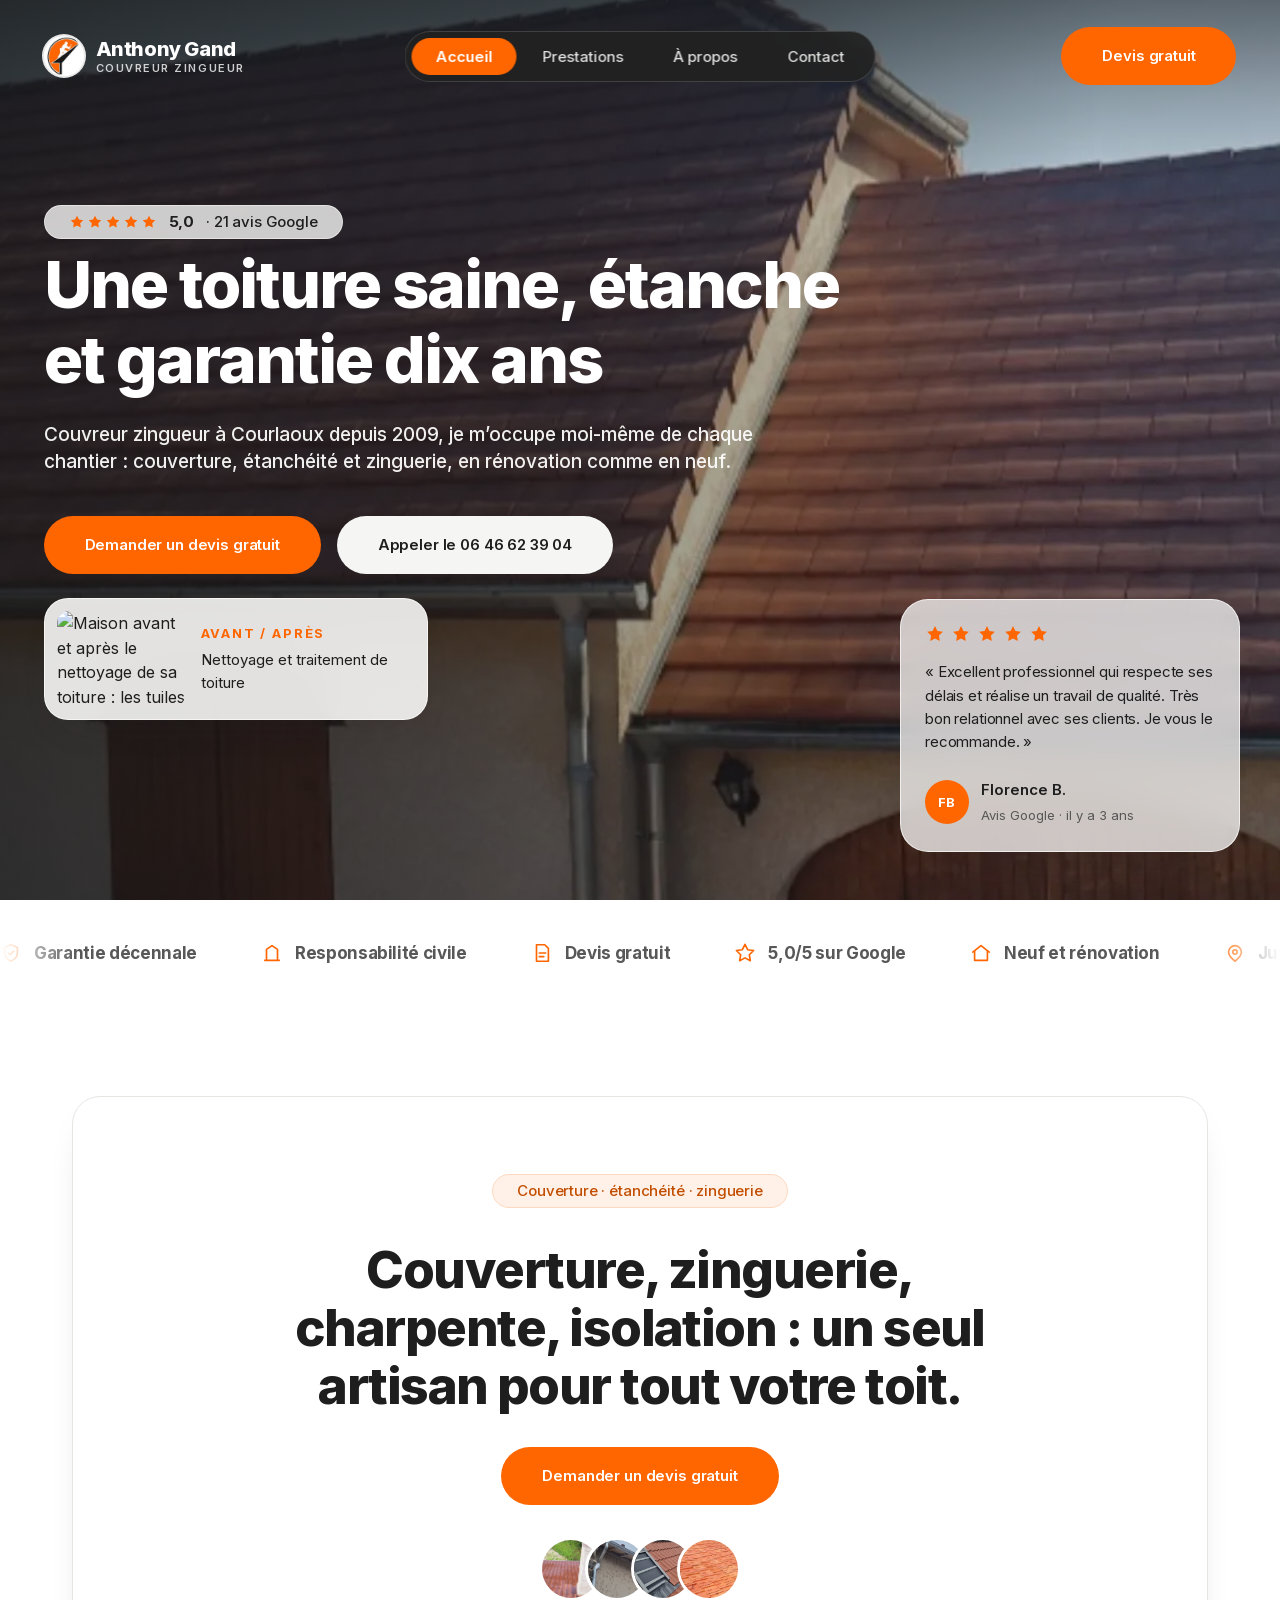
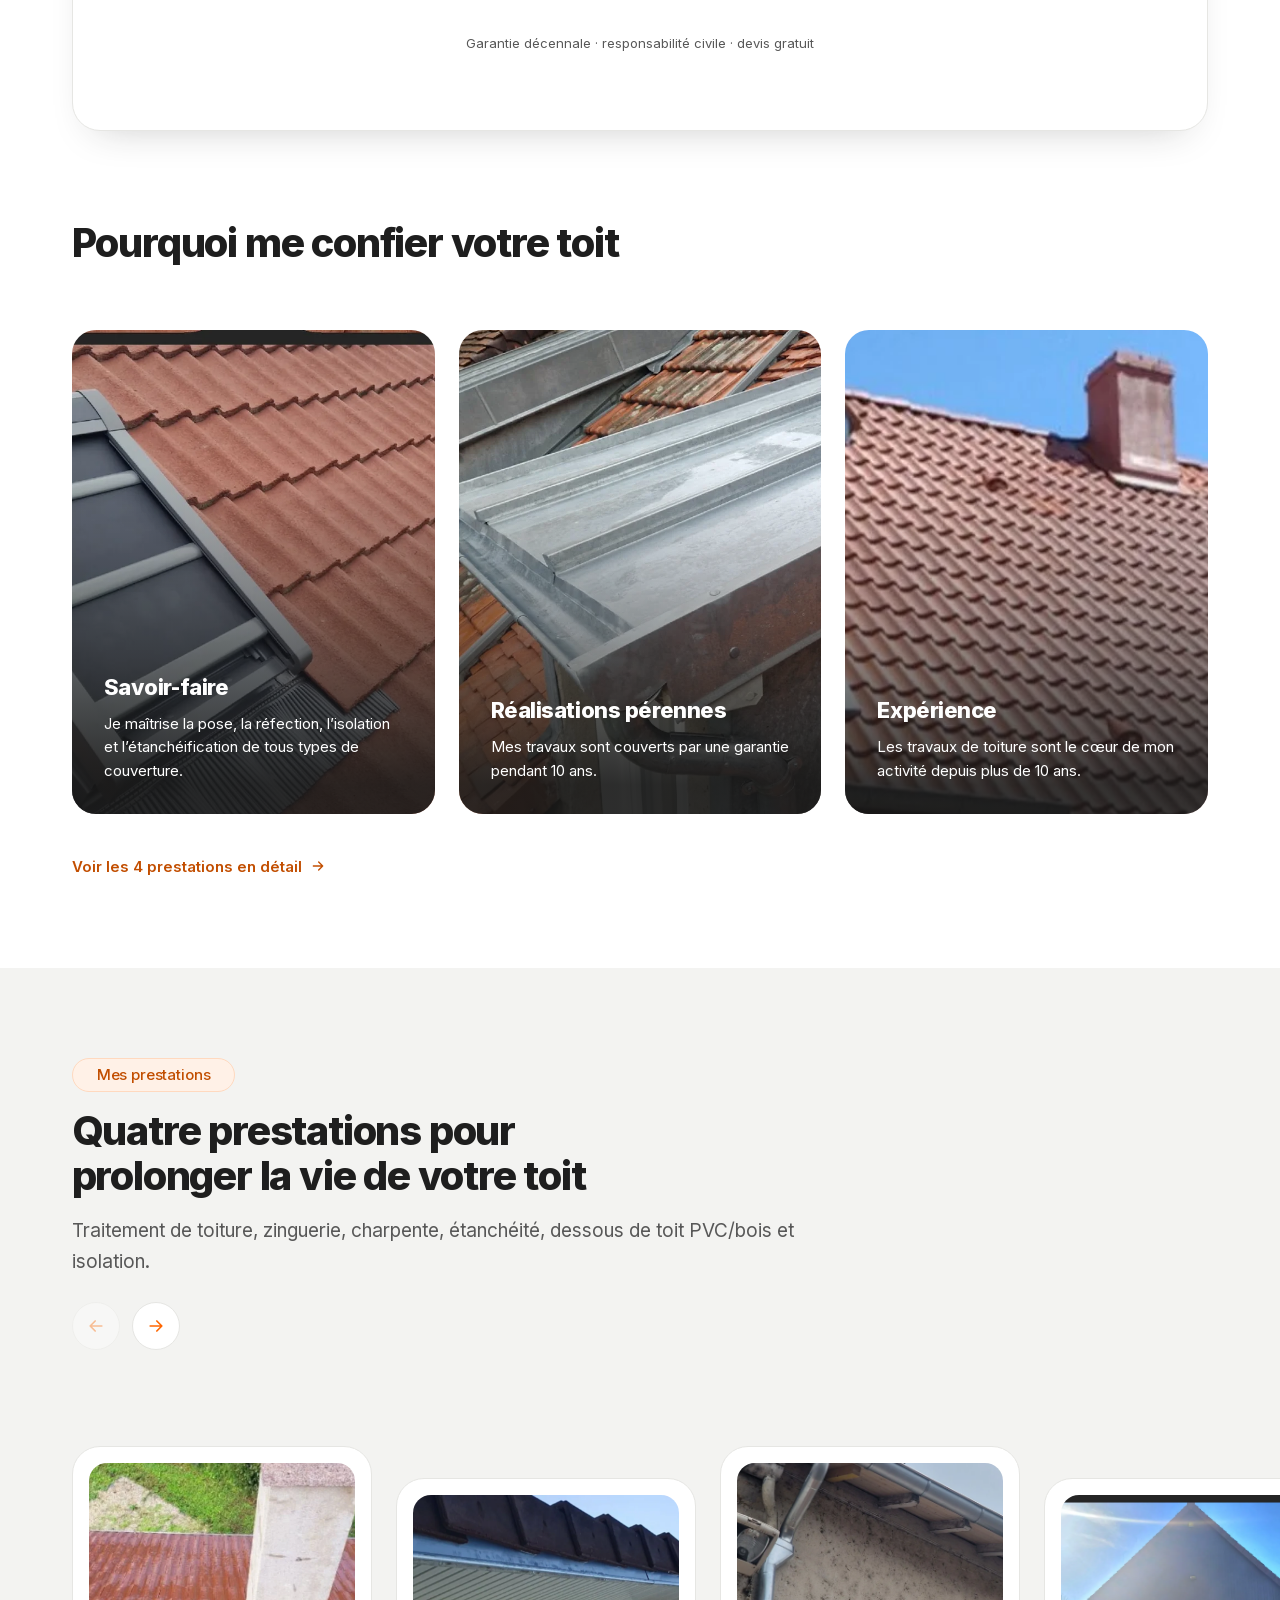
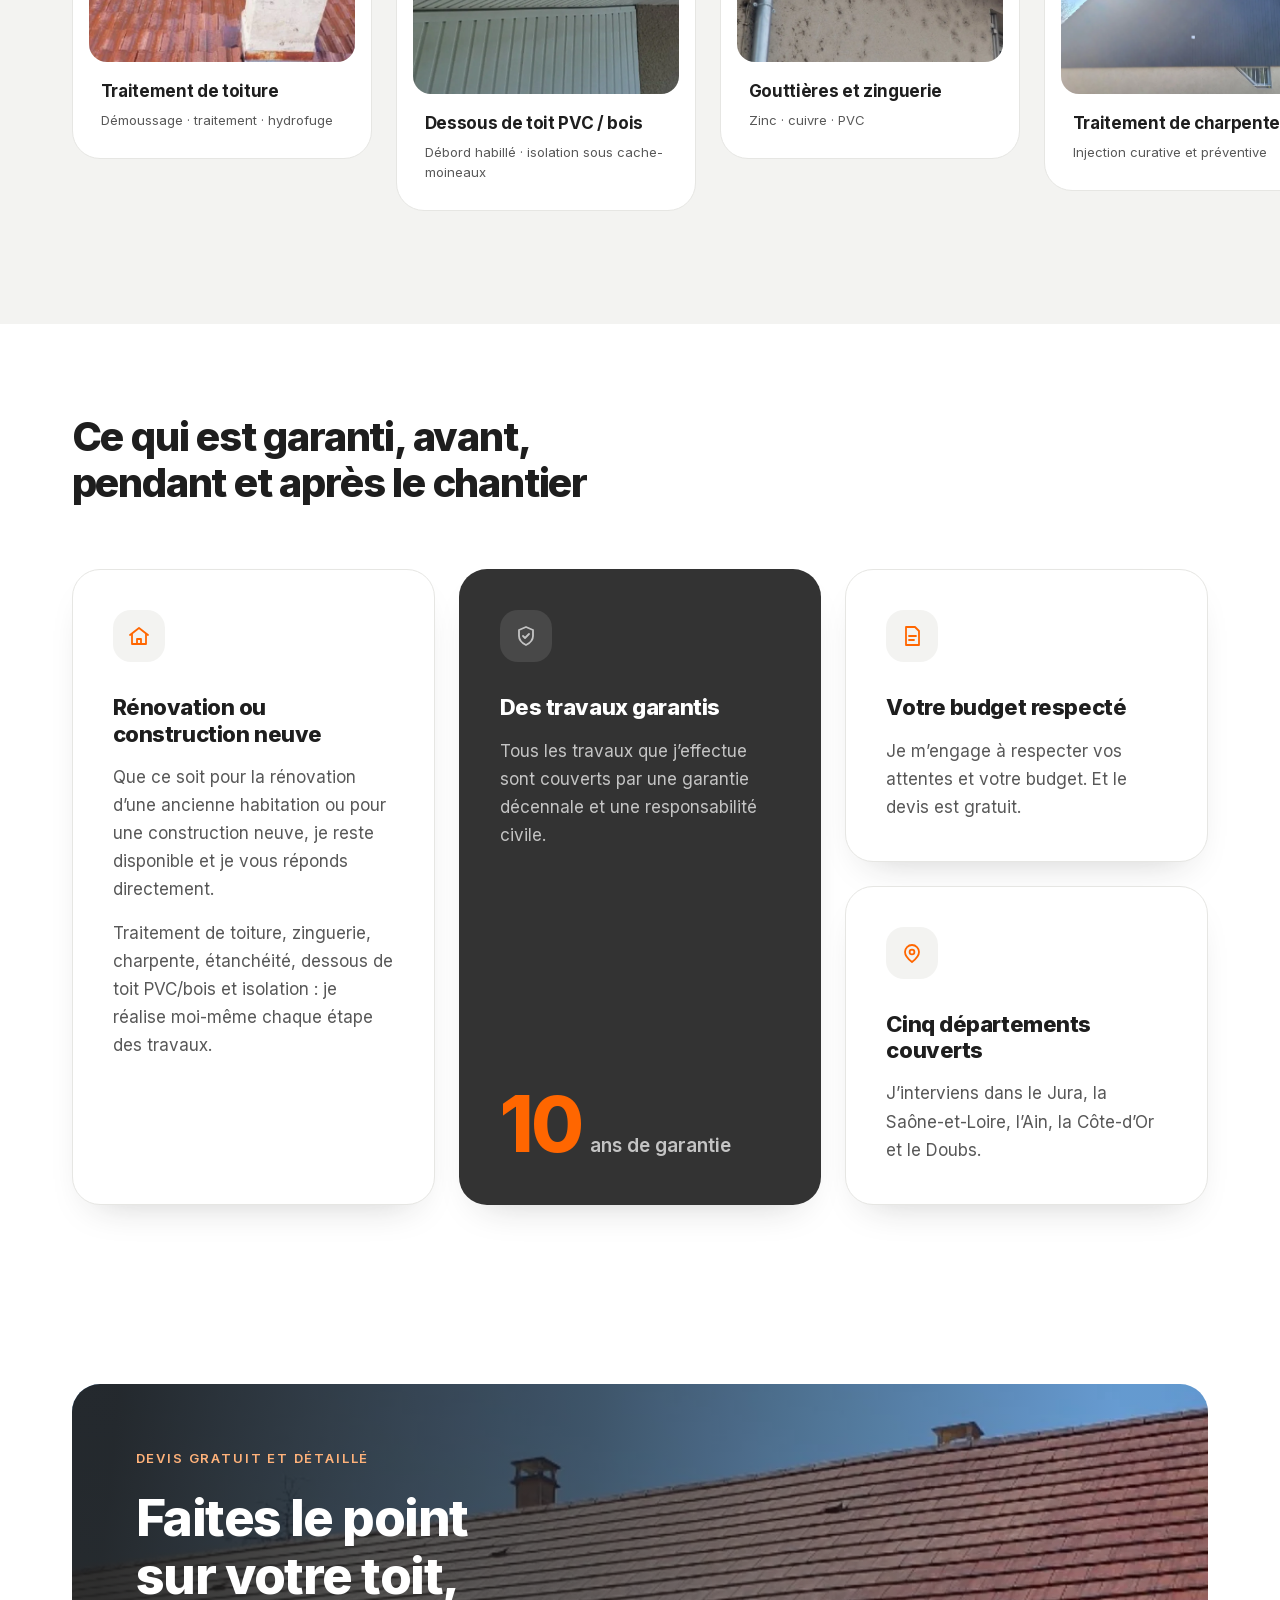
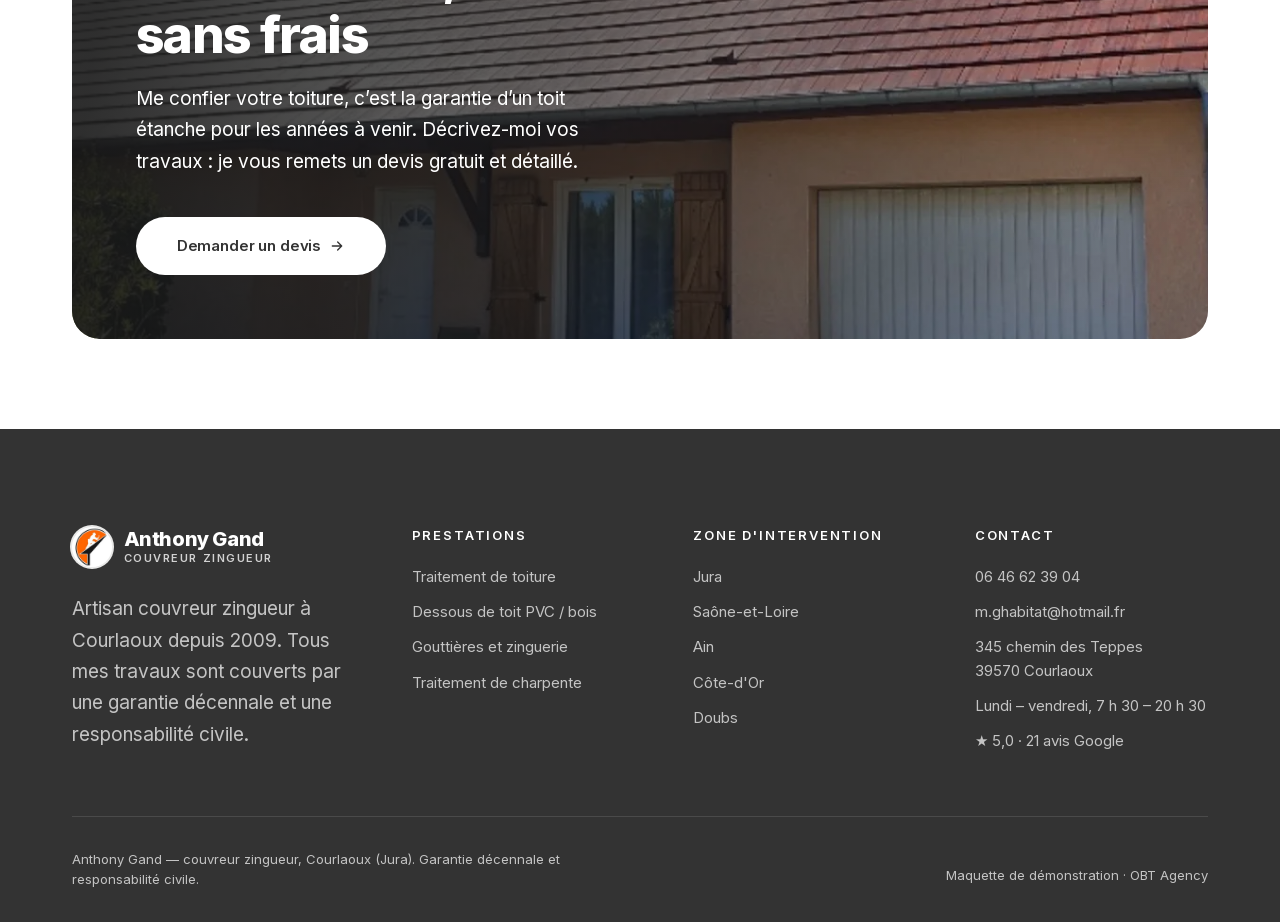
==== commit 31b455e6: "Comparateurs avant/après, avis sur Contact, appel à l'action À propos, article retiré" ====
--- a/index.html
+++ b/index.html
@@ -413,5 +413,6 @@
 
 <script src="js/apparitions.js"></script>
 <script src="js/main.js"></script>
+<script src="js/toiture.js"></script>
 </body>
 </html>
--- a/css/toiture.css
+++ b/css/toiture.css
@@ -256,3 +256,31 @@
 @media (max-width: 1100px) { .formulaire-bloc .pratique__titre { color: var(--c-encre); } }
 .pratique--carte .pratique__titre { color: var(--c-blanc); }
 .presta__entete .badge { white-space: nowrap; height: auto; min-height: 34px; }
+
+.comparateurs {
+  display: grid;
+  grid-template-columns: repeat(2, minmax(0, 1fr));
+  gap: var(--sp-10) var(--sp-8);
+}
+.comparateur { margin: 0; }
+.comparateur .avant-apres {
+  aspect-ratio: 2 / 1;
+  border-radius: var(--r-xl);
+  cursor: ew-resize;
+  touch-action: pan-y;
+  user-select: none;
+}
+.comparateur .avant-apres img { width: 100%; height: 100%; object-fit: cover; pointer-events: none; }
+.comparateur__legende { margin-block-start: var(--sp-4); font-size: var(--fs-md); font-weight: var(--fw-demi); color: var(--c-encre); }
+.avant-apres__bouton { background: var(--c-orange); color: var(--c-blanc); }
+@media (max-width: 767px) {
+  .comparateurs { grid-template-columns: minmax(0, 1fr); gap: var(--sp-8); }
+  .comparateur .avant-apres { aspect-ratio: 16 / 9; }
+}
+
+.tel-insecable { white-space: nowrap; }
+.appel__action--double { display: flex; flex-wrap: wrap; gap: var(--sp-4); }
+.avis-grille .avis-carte { height: 100%; }
+.appel__action--double { flex-direction: row; align-items: center; }
+.appel__action--double .bouton { width: auto; }
+@media (max-width: 639px) { .appel__action--double { flex-direction: column; align-items: stretch; } }
